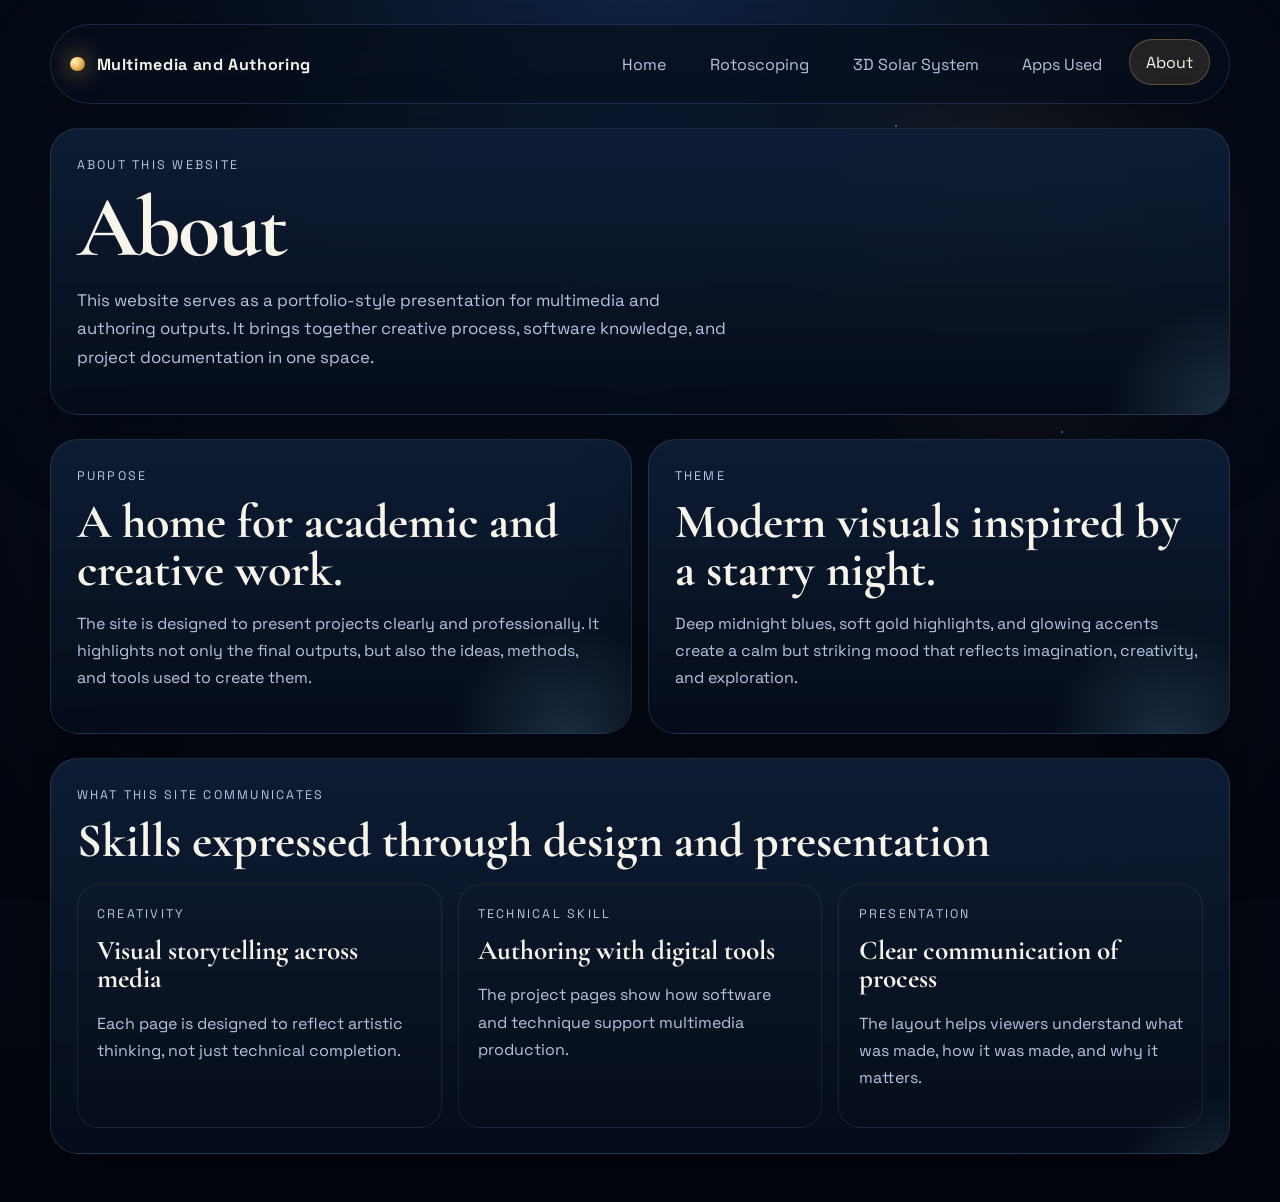
==== about.html @ c473a6a5 "Added website tabs and placeholder descriptions" ====
<!DOCTYPE html>
<html lang="en">
<head>
  <meta charset="UTF-8">
  <meta name="viewport" content="width=device-width, initial-scale=1.0">
  <title>About | Multimedia and Authoring</title>
  <link rel="preconnect" href="https://fonts.googleapis.com">
  <link rel="preconnect" href="https://fonts.gstatic.com" crossorigin>
  <link href="https://fonts.googleapis.com/css2?family=Cormorant+Garamond:wght@500;600;700&family=Space+Grotesk:wght@400;500;700&display=swap" rel="stylesheet">
  <link rel="stylesheet" href="styles.css">
</head>
<body class="page-about">
  <div class="site-shell">
    <header class="site-header">
      <a class="brand" href="index.html">
        <span class="brand-mark"></span>
        <span>Multimedia and Authoring</span>
      </a>
      <nav class="main-nav" aria-label="Primary">
        <a href="index.html">Home</a>
        <a href="rotoscoping.html">Rotoscoping</a>
        <a href="solar-system.html">3D Solar System</a>
        <a href="apps-used.html">Apps Used</a>
        <a class="active" href="about.html">About</a>
      </nav>
    </header>

    <main>
      <section class="panel page-intro">
        <p class="eyebrow">About This Website</p>
        <h1>About</h1>
        <p class="lead">
          This website serves as a portfolio-style presentation for multimedia and authoring outputs. It
          brings together creative process, software knowledge, and project documentation in one space.
        </p>
      </section>

      <section class="content-grid">
        <article class="panel">
          <p class="card-label">Purpose</p>
          <h2>A home for academic and creative work.</h2>
          <p>
            The site is designed to present projects clearly and professionally. It highlights not only the
            final outputs, but also the ideas, methods, and tools used to create them.
          </p>
        </article>

        <article class="panel">
          <p class="card-label">Theme</p>
          <h2>Modern visuals inspired by a starry night.</h2>
          <p>
            Deep midnight blues, soft gold highlights, and glowing accents create a calm but striking mood
            that reflects imagination, creativity, and exploration.
          </p>
        </article>
      </section>

      <section class="panel">
        <div class="section-heading">
          <p class="eyebrow">What This Site Communicates</p>
          <h2>Skills expressed through design and presentation</h2>
        </div>
        <div class="card-grid">
          <article class="feature-card">
            <p class="card-label">Creativity</p>
            <h3>Visual storytelling across media</h3>
            <p>Each page is designed to reflect artistic thinking, not just technical completion.</p>
          </article>
          <article class="feature-card">
            <p class="card-label">Technical Skill</p>
            <h3>Authoring with digital tools</h3>
            <p>The project pages show how software and technique support multimedia production.</p>
          </article>
          <article class="feature-card">
            <p class="card-label">Presentation</p>
            <h3>Clear communication of process</h3>
            <p>The layout helps viewers understand what was made, how it was made, and why it matters.</p>
          </article>
        </div>
      </section>
    </main>
  </div>
</body>
</html>
---- styles.css ----
:root {
  --bg: #07111f;
  --bg-deep: #030813;
  --panel: rgba(11, 24, 43, 0.82);
  --panel-strong: rgba(9, 18, 34, 0.94);
  --line: rgba(163, 194, 255, 0.16);
  --text: #f7f4ea;
  --muted: #b7c4df;
  --accent: #f6c56c;
  --accent-soft: #89c8ff;
  --shadow: 0 24px 70px rgba(0, 0, 0, 0.35);
}

* {
  box-sizing: border-box;
}

html {
  scroll-behavior: smooth;
}

body {
  margin: 0;
  min-height: 100vh;
  color: var(--text);
  font-family: "Space Grotesk", "Segoe UI", sans-serif;
  background:
    radial-gradient(circle at top, rgba(34, 75, 149, 0.28), transparent 32%),
    radial-gradient(circle at 80% 20%, rgba(246, 197, 108, 0.12), transparent 18%),
    linear-gradient(180deg, #091425 0%, #040914 65%, #02050d 100%);
  position: relative;
  overflow-x: hidden;
}

body::before,
body::after {
  content: "";
  position: fixed;
  inset: 0;
  pointer-events: none;
}

body::before {
  background-image:
    radial-gradient(circle at 12% 18%, rgba(255, 255, 255, 0.75) 0 1px, transparent 1.2px),
    radial-gradient(circle at 70% 14%, rgba(255, 255, 255, 0.55) 0 1px, transparent 1.2px),
    radial-gradient(circle at 44% 32%, rgba(246, 197, 108, 0.75) 0 1.5px, transparent 1.9px),
    radial-gradient(circle at 83% 48%, rgba(255, 255, 255, 0.5) 0 1px, transparent 1.2px),
    radial-gradient(circle at 28% 72%, rgba(137, 200, 255, 0.65) 0 1.2px, transparent 1.7px),
    radial-gradient(circle at 61% 80%, rgba(255, 255, 255, 0.55) 0 1px, transparent 1.2px),
    radial-gradient(circle at 90% 86%, rgba(246, 197, 108, 0.68) 0 1.4px, transparent 1.8px);
  opacity: 0.8;
}

body::after {
  background:
    radial-gradient(circle at center, transparent 0, transparent 58%, rgba(2, 5, 13, 0.72) 100%);
}

.site-shell {
  width: min(1180px, calc(100% - 2rem));
  margin: 0 auto;
  padding: 1.5rem 0 3rem;
  position: relative;
  z-index: 1;
}

.site-header {
  display: flex;
  align-items: center;
  justify-content: space-between;
  gap: 1rem;
  padding: 1rem 1.2rem;
  margin-bottom: 1.5rem;
  border: 1px solid var(--line);
  border-radius: 999px;
  background: rgba(6, 14, 28, 0.7);
  backdrop-filter: blur(18px);
  box-shadow: var(--shadow);
}

.brand {
  display: inline-flex;
  align-items: center;
  gap: 0.75rem;
  color: var(--text);
  text-decoration: none;
  font-weight: 700;
  letter-spacing: 0.04em;
}

.brand-mark {
  width: 0.9rem;
  height: 0.9rem;
  border-radius: 50%;
  background: radial-gradient(circle at 30% 30%, #fff0bf 0, var(--accent) 40%, #a86616 100%);
  box-shadow: 0 0 24px rgba(246, 197, 108, 0.8);
}

.main-nav {
  display: flex;
  flex-wrap: wrap;
  justify-content: flex-end;
  gap: 0.6rem;
}

.main-nav a {
  padding: 0.72rem 1rem;
  border-radius: 999px;
  color: var(--muted);
  text-decoration: none;
  border: 1px solid transparent;
  transition: transform 0.25s ease, color 0.25s ease, border-color 0.25s ease, background 0.25s ease;
}

.main-nav a:hover,
.main-nav a.active {
  color: var(--text);
  border-color: rgba(246, 197, 108, 0.28);
  background: rgba(246, 197, 108, 0.12);
  transform: translateY(-2px);
}

main {
  display: grid;
  gap: 1.5rem;
}

.panel {
  position: relative;
  overflow: hidden;
  padding: clamp(1.4rem, 2vw, 2rem);
  border-radius: 28px;
  border: 1px solid var(--line);
  background:
    linear-gradient(180deg, rgba(16, 33, 61, 0.6), rgba(5, 12, 24, 0.9)),
    var(--panel);
  box-shadow: var(--shadow);
}

.panel::before {
  content: "";
  position: absolute;
  inset: auto -10% -45% auto;
  width: 240px;
  height: 240px;
  background: radial-gradient(circle, rgba(137, 200, 255, 0.18), transparent 70%);
  pointer-events: none;
}

.hero {
  display: grid;
  grid-template-columns: minmax(0, 1.15fr) minmax(280px, 0.85fr);
  align-items: center;
  gap: 2rem;
  min-height: 70vh;
}

.hero-copy h1,
.page-intro h1,
.section-heading h2,
.panel h2,
.feature-card h3,
.timeline-item h3 {
  font-family: "Cormorant Garamond", Georgia, serif;
}

.hero-copy h1,
.page-intro h1 {
  margin: 0;
  font-size: clamp(3rem, 7vw, 5.4rem);
  line-height: 0.95;
  letter-spacing: -0.03em;
}

.lead,
.lead-small,
.panel p,
.feature-card p,
.timeline-item p,
.detail-list {
  color: var(--muted);
  line-height: 1.7;
}

.lead {
  max-width: 60ch;
  font-size: 1.05rem;
}

.lead-small {
  max-width: 52ch;
}

.eyebrow,
.card-label {
  margin: 0 0 0.7rem;
  text-transform: uppercase;
  letter-spacing: 0.18em;
  font-size: 0.78rem;
  color: var(--accent);
}

.hero-actions {
  display: flex;
  flex-wrap: wrap;
  gap: 0.9rem;
  margin-top: 1.75rem;
}

.button {
  display: inline-flex;
  align-items: center;
  justify-content: center;
  min-height: 48px;
  padding: 0.85rem 1.3rem;
  border-radius: 999px;
  text-decoration: none;
  font-weight: 700;
  transition: transform 0.25s ease, box-shadow 0.25s ease, background 0.25s ease;
}

.button:hover {
  transform: translateY(-2px);
}

.button-primary {
  color: #08111d;
  background: linear-gradient(135deg, #f9d88c, #f6c56c);
  box-shadow: 0 14px 32px rgba(246, 197, 108, 0.3);
}

.button-secondary {
  color: var(--text);
  border: 1px solid rgba(137, 200, 255, 0.28);
  background: rgba(137, 200, 255, 0.08);
}

.hero-orbit {
  position: relative;
  aspect-ratio: 1;
  min-height: 320px;
  display: grid;
  place-items: center;
}

.orbit-core {
  width: 110px;
  height: 110px;
  border-radius: 50%;
  background: radial-gradient(circle at 35% 35%, #fff5d8 0, #f6c56c 40%, #5e3610 100%);
  box-shadow:
    0 0 35px rgba(246, 197, 108, 0.55),
    0 0 90px rgba(246, 197, 108, 0.2);
  animation: pulse 6s ease-in-out infinite;
}

.orbit-ring,
.orbit-dot {
  position: absolute;
  border-radius: 50%;
}

.orbit-ring {
  border: 1px solid rgba(137, 200, 255, 0.22);
}

.orbit-ring-one {
  width: 240px;
  height: 240px;
}

.orbit-ring-two {
  width: 340px;
  height: 340px;
}

.orbit-dot {
  background: #dcecff;
}

.orbit-dot-one {
  width: 14px;
  height: 14px;
  top: 17%;
  right: 21%;
  box-shadow: 0 0 18px rgba(220, 236, 255, 0.8);
  animation: drift 8s ease-in-out infinite;
}

.orbit-dot-two {
  width: 18px;
  height: 18px;
  bottom: 19%;
  left: 18%;
  background: var(--accent-soft);
  box-shadow: 0 0 22px rgba(137, 200, 255, 0.7);
  animation: drift 10s ease-in-out infinite reverse;
}

.section-heading {
  margin-bottom: 1.2rem;
}

.section-heading h2,
.panel h2 {
  margin: 0;
  font-size: clamp(2rem, 4vw, 3rem);
  line-height: 1;
}

.card-grid {
  display: grid;
  grid-template-columns: repeat(3, minmax(0, 1fr));
  gap: 1rem;
}

.feature-card {
  padding: 1.2rem;
  border-radius: 22px;
  border: 1px solid rgba(255, 255, 255, 0.08);
  background: linear-gradient(180deg, rgba(12, 24, 44, 0.8), rgba(7, 14, 26, 0.95));
  min-height: 100%;
}

.feature-card h3,
.feature-card h2 {
  margin: 0 0 0.7rem;
  font-size: 1.7rem;
  line-height: 1.05;
}

.feature-card a {
  color: var(--accent);
  text-decoration: none;
  font-weight: 700;
}

.video-showcase,
.video-grid {
  display: grid;
  gap: 1rem;
}

.video-grid {
  grid-template-columns: repeat(2, minmax(0, 1fr));
}

.video-card {
  padding: 1.2rem;
  border-radius: 22px;
  border: 1px solid rgba(255, 255, 255, 0.08);
  background: linear-gradient(180deg, rgba(12, 24, 44, 0.8), rgba(7, 14, 26, 0.95));
}

.video-frame {
  position: relative;
  width: 100%;
  aspect-ratio: 16 / 9;
  overflow: hidden;
  border-radius: 20px;
  border: 1px solid rgba(137, 200, 255, 0.14);
  background:
    radial-gradient(circle at 20% 20%, rgba(246, 197, 108, 0.12), transparent 25%),
    linear-gradient(180deg, rgba(8, 18, 34, 0.95), rgba(3, 8, 18, 1));
  box-shadow: inset 0 0 0 1px rgba(255, 255, 255, 0.03);
}

.video-frame iframe {
  width: 100%;
  height: 100%;
  border: 0;
}

.split-panel,
.content-grid {
  display: grid;
  gap: 1rem;
}

.split-panel {
  grid-template-columns: minmax(0, 0.9fr) minmax(0, 1.1fr);
  align-items: start;
}

.content-grid {
  grid-template-columns: repeat(2, minmax(0, 1fr));
}

.timeline {
  display: grid;
  gap: 1rem;
}

.timeline-item {
  display: grid;
  grid-template-columns: auto 1fr;
  gap: 1rem;
  align-items: start;
  padding: 1rem;
  border-radius: 20px;
  background: rgba(255, 255, 255, 0.03);
  border: 1px solid rgba(255, 255, 255, 0.06);
}

.timeline-item span {
  display: inline-grid;
  place-items: center;
  width: 48px;
  height: 48px;
  border-radius: 14px;
  background: rgba(246, 197, 108, 0.14);
  color: var(--accent);
  font-weight: 700;
}

.timeline-item h3 {
  margin: 0 0 0.35rem;
  font-size: 1.5rem;
}

.detail-list {
  margin: 1rem 0 0;
  padding-left: 1.1rem;
}

.detail-list li + li {
  margin-top: 0.7rem;
}

.page-intro {
  min-height: auto;
}

@keyframes pulse {
  0%,
  100% {
    transform: scale(1);
  }
  50% {
    transform: scale(1.05);
  }
}

@keyframes drift {
  0%,
  100% {
    transform: translate(0, 0);
  }
  50% {
    transform: translate(10px, -12px);
  }
}

@media (max-width: 900px) {
  .site-header,
  .hero,
  .split-panel,
  .content-grid,
  .card-grid,
  .video-grid {
    grid-template-columns: 1fr;
  }

  .site-header {
    border-radius: 28px;
  }

  .site-header,
  .main-nav {
    justify-content: center;
  }

  .hero {
    min-height: auto;
  }
}

@media (max-width: 640px) {
  .site-shell {
    width: min(100% - 1rem, 1180px);
    padding-top: 0.75rem;
  }

  .site-header {
    padding: 1rem;
  }

  .main-nav a,
  .button {
    width: 100%;
  }

  .hero-copy h1,
  .page-intro h1 {
    font-size: clamp(2.6rem, 14vw, 4rem);
  }

  .panel {
    border-radius: 22px;
  }

  .hero-orbit {
    min-height: 250px;
  }

  .orbit-ring-one {
    width: 190px;
    height: 190px;
  }

  .orbit-ring-two {
    width: 260px;
    height: 260px;
  }
}
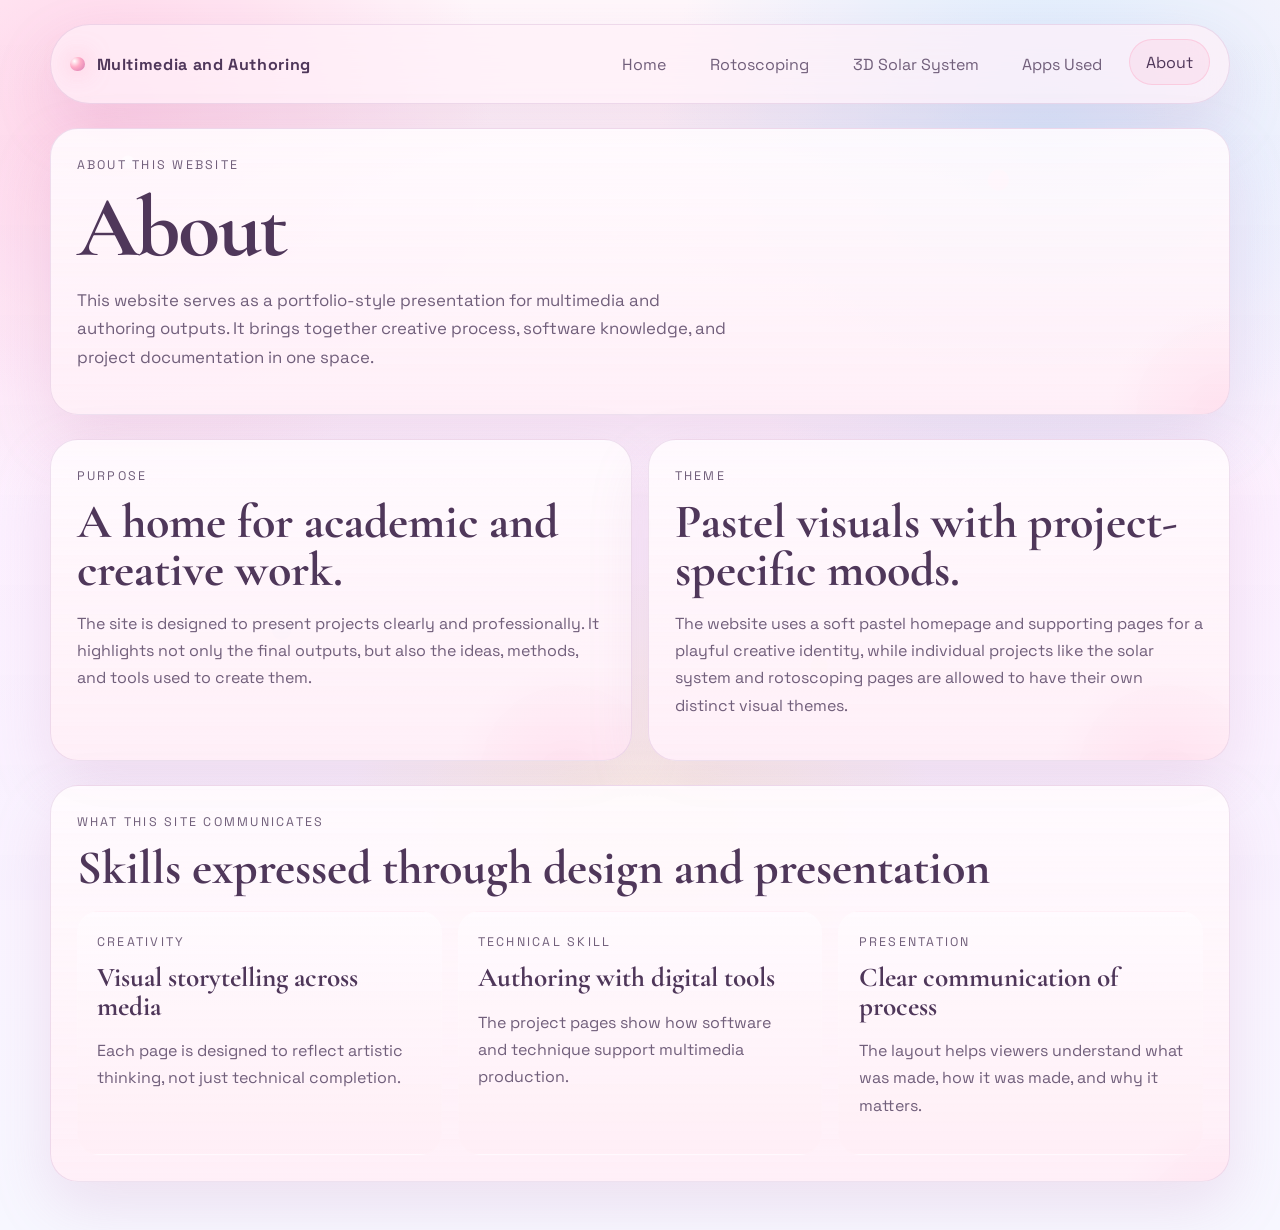
==== commit a673a8cc: "Updated styles" ====
--- a/about.html
+++ b/about.html
@@ -47,10 +47,11 @@
 
         <article class="panel">
           <p class="card-label">Theme</p>
-          <h2>Modern visuals inspired by a starry night.</h2>
+          <h2>Pastel visuals with project-specific moods.</h2>
           <p>
-            Deep midnight blues, soft gold highlights, and glowing accents create a calm but striking mood
-            that reflects imagination, creativity, and exploration.
+            The website uses a soft pastel homepage and supporting pages for a playful creative identity,
+            while individual projects like the solar system and rotoscoping pages are allowed to have their
+            own distinct visual themes.
           </p>
         </article>
       </section>
--- a/styles.css
+++ b/styles.css
@@ -9,39 +9,16 @@
   --accent: #f6c56c;
   --accent-soft: #89c8ff;
   --shadow: 0 24px 70px rgba(0, 0, 0, 0.35);
-}
-
-* {
-  box-sizing: border-box;
-}
-
-html {
-  scroll-behavior: smooth;
-}
-
-body {
-  margin: 0;
-  min-height: 100vh;
-  color: var(--text);
-  font-family: "Space Grotesk", "Segoe UI", sans-serif;
-  background:
+  --header-bg: rgba(6, 14, 28, 0.7);
+  --panel-top: rgba(16, 33, 61, 0.6);
+  --panel-bottom: rgba(5, 12, 24, 0.9);
+  --card-top: rgba(12, 24, 44, 0.8);
+  --card-bottom: rgba(7, 14, 26, 0.95);
+  --body-background:
     radial-gradient(circle at top, rgba(34, 75, 149, 0.28), transparent 32%),
     radial-gradient(circle at 80% 20%, rgba(246, 197, 108, 0.12), transparent 18%),
     linear-gradient(180deg, #091425 0%, #040914 65%, #02050d 100%);
-  position: relative;
-  overflow-x: hidden;
-}
-
-body::before,
-body::after {
-  content: "";
-  position: fixed;
-  inset: 0;
-  pointer-events: none;
-}
-
-body::before {
-  background-image:
+  --body-overlay:
     radial-gradient(circle at 12% 18%, rgba(255, 255, 255, 0.75) 0 1px, transparent 1.2px),
     radial-gradient(circle at 70% 14%, rgba(255, 255, 255, 0.55) 0 1px, transparent 1.2px),
     radial-gradient(circle at 44% 32%, rgba(246, 197, 108, 0.75) 0 1.5px, transparent 1.9px),
@@ -49,12 +26,122 @@
     radial-gradient(circle at 28% 72%, rgba(137, 200, 255, 0.65) 0 1.2px, transparent 1.7px),
     radial-gradient(circle at 61% 80%, rgba(255, 255, 255, 0.55) 0 1px, transparent 1.2px),
     radial-gradient(circle at 90% 86%, rgba(246, 197, 108, 0.68) 0 1.4px, transparent 1.8px);
-  opacity: 0.8;
-}
-
+  --body-overlay-opacity: 0.8;
+  --body-vignette:
+    radial-gradient(circle at center, transparent 0, transparent 58%, rgba(2, 5, 13, 0.72) 100%);
+}
+
+* {
+  box-sizing: border-box;
+}
+
+html {
+  scroll-behavior: smooth;
+}
+
+body {
+  margin: 0;
+  min-height: 100vh;
+  color: var(--text);
+  font-family: "Space Grotesk", "Segoe UI", sans-serif;
+  background: var(--body-background);
+  position: relative;
+  overflow-x: hidden;
+}
+
+body::before,
 body::after {
-  background:
-    radial-gradient(circle at center, transparent 0, transparent 58%, rgba(2, 5, 13, 0.72) 100%);
+  content: "";
+  position: fixed;
+  inset: 0;
+  pointer-events: none;
+}
+
+body::before {
+  background-image: var(--body-overlay);
+  opacity: var(--body-overlay-opacity);
+}
+
+body::after {
+  background: var(--body-vignette);
+}
+
+.page-home,
+.page-apps,
+.page-about {
+  --text: #4f375a;
+  --muted: #715f7b;
+  --accent: #ff8eb1;
+  --accent-soft: #8dc9ff;
+  --line: rgba(177, 126, 184, 0.22);
+  --panel: rgba(255, 245, 253, 0.76);
+  --panel-strong: rgba(255, 241, 249, 0.92);
+  --header-bg: rgba(255, 240, 249, 0.72);
+  --panel-top: rgba(255, 255, 255, 0.58);
+  --panel-bottom: rgba(255, 238, 247, 0.86);
+  --card-top: rgba(255, 251, 255, 0.86);
+  --card-bottom: rgba(255, 239, 246, 0.96);
+  --shadow: 0 24px 60px rgba(189, 122, 174, 0.18);
+  --body-background:
+    radial-gradient(circle at 8% 10%, rgba(255, 192, 222, 0.75), transparent 24%),
+    radial-gradient(circle at 82% 12%, rgba(188, 225, 255, 0.7), transparent 26%),
+    radial-gradient(circle at 50% 70%, rgba(255, 237, 189, 0.52), transparent 28%),
+    linear-gradient(180deg, #fff6fb 0%, #fdf0ff 42%, #f7f7ff 100%);
+  --body-overlay:
+    radial-gradient(circle at 10% 18%, rgba(255, 255, 255, 0.95) 0 6px, transparent 7px),
+    radial-gradient(circle at 78% 20%, rgba(255, 214, 230, 0.88) 0 10px, transparent 11px),
+    radial-gradient(circle at 22% 70%, rgba(189, 230, 255, 0.78) 0 9px, transparent 10px),
+    radial-gradient(circle at 64% 74%, rgba(255, 240, 183, 0.8) 0 8px, transparent 9px),
+    radial-gradient(circle at 48% 26%, rgba(255, 255, 255, 0.78) 0 2px, transparent 3px),
+    radial-gradient(circle at 70% 56%, rgba(255, 182, 212, 0.65) 0 2px, transparent 3px);
+  --body-overlay-opacity: 0.95;
+  --body-vignette:
+    linear-gradient(180deg, rgba(255, 255, 255, 0.12) 0%, rgba(246, 235, 255, 0.16) 100%);
+}
+
+.page-solar {
+  --text: #f7f4ea;
+  --muted: #b7c4df;
+  --accent: #f6c56c;
+  --accent-soft: #89c8ff;
+  --line: rgba(163, 194, 255, 0.16);
+  --panel: rgba(11, 24, 43, 0.82);
+  --panel-strong: rgba(9, 18, 34, 0.94);
+  --header-bg: rgba(6, 14, 28, 0.7);
+  --panel-top: rgba(16, 33, 61, 0.6);
+  --panel-bottom: rgba(5, 12, 24, 0.9);
+  --card-top: rgba(12, 24, 44, 0.8);
+  --card-bottom: rgba(7, 14, 26, 0.95);
+  --shadow: 0 24px 70px rgba(0, 0, 0, 0.35);
+}
+
+.page-rotoscoping {
+  --text: #fceef5;
+  --muted: #d6b9ca;
+  --accent: #ff7eaa;
+  --accent-soft: #ffb3c8;
+  --line: rgba(255, 136, 175, 0.18);
+  --panel: rgba(34, 10, 26, 0.84);
+  --panel-strong: rgba(26, 8, 20, 0.95);
+  --header-bg: rgba(27, 7, 18, 0.72);
+  --panel-top: rgba(76, 16, 46, 0.45);
+  --panel-bottom: rgba(15, 5, 13, 0.94);
+  --card-top: rgba(56, 15, 36, 0.78);
+  --card-bottom: rgba(19, 6, 16, 0.98);
+  --shadow: 0 26px 68px rgba(0, 0, 0, 0.48);
+  --body-background:
+    radial-gradient(circle at 18% 20%, rgba(255, 110, 153, 0.18), transparent 22%),
+    radial-gradient(circle at 82% 18%, rgba(183, 50, 96, 0.18), transparent 18%),
+    radial-gradient(circle at 50% 78%, rgba(255, 182, 208, 0.08), transparent 28%),
+    linear-gradient(180deg, #150713 0%, #0d0410 42%, #050207 100%);
+  --body-overlay:
+    linear-gradient(120deg, transparent 0 24%, rgba(255, 139, 175, 0.04) 24% 26%, transparent 26% 50%, rgba(255, 139, 175, 0.03) 50% 52%, transparent 52% 100%),
+    radial-gradient(circle at 16% 24%, rgba(255, 190, 210, 0.46) 0 1px, transparent 1.6px),
+    radial-gradient(circle at 68% 16%, rgba(255, 146, 186, 0.38) 0 1px, transparent 1.6px),
+    radial-gradient(circle at 82% 64%, rgba(255, 204, 220, 0.26) 0 1px, transparent 1.6px);
+  --body-overlay-opacity: 1;
+  --body-vignette:
+    radial-gradient(circle at center, transparent 0, transparent 46%, rgba(0, 0, 0, 0.58) 100%);
 }
 
 .site-shell {
@@ -74,7 +161,7 @@
   margin-bottom: 1.5rem;
   border: 1px solid var(--line);
   border-radius: 999px;
-  background: rgba(6, 14, 28, 0.7);
+  background: var(--header-bg);
   backdrop-filter: blur(18px);
   box-shadow: var(--shadow);
 }
@@ -94,7 +181,7 @@
   height: 0.9rem;
   border-radius: 50%;
   background: radial-gradient(circle at 30% 30%, #fff0bf 0, var(--accent) 40%, #a86616 100%);
-  box-shadow: 0 0 24px rgba(246, 197, 108, 0.8);
+  box-shadow: 0 0 24px color-mix(in srgb, var(--accent) 65%, transparent);
 }
 
 .main-nav {
@@ -116,8 +203,8 @@
 .main-nav a:hover,
 .main-nav a.active {
   color: var(--text);
-  border-color: rgba(246, 197, 108, 0.28);
-  background: rgba(246, 197, 108, 0.12);
+  border-color: color-mix(in srgb, var(--accent) 28%, transparent);
+  background: color-mix(in srgb, var(--accent) 12%, transparent);
   transform: translateY(-2px);
 }
 
@@ -133,7 +220,7 @@
   border-radius: 28px;
   border: 1px solid var(--line);
   background:
-    linear-gradient(180deg, rgba(16, 33, 61, 0.6), rgba(5, 12, 24, 0.9)),
+    linear-gradient(180deg, var(--panel-top), var(--panel-bottom)),
     var(--panel);
   box-shadow: var(--shadow);
 }
@@ -225,15 +312,15 @@
 }
 
 .button-primary {
-  color: #08111d;
-  background: linear-gradient(135deg, #f9d88c, #f6c56c);
-  box-shadow: 0 14px 32px rgba(246, 197, 108, 0.3);
+  color: #1f1022;
+  background: linear-gradient(135deg, color-mix(in srgb, white 32%, var(--accent)), var(--accent));
+  box-shadow: 0 14px 32px color-mix(in srgb, var(--accent) 30%, transparent);
 }
 
 .button-secondary {
   color: var(--text);
-  border: 1px solid rgba(137, 200, 255, 0.28);
-  background: rgba(137, 200, 255, 0.08);
+  border: 1px solid color-mix(in srgb, var(--accent-soft) 28%, transparent);
+  background: color-mix(in srgb, var(--accent-soft) 8%, transparent);
 }
 
 .hero-orbit {
@@ -319,7 +406,7 @@
   padding: 1.2rem;
   border-radius: 22px;
   border: 1px solid rgba(255, 255, 255, 0.08);
-  background: linear-gradient(180deg, rgba(12, 24, 44, 0.8), rgba(7, 14, 26, 0.95));
+  background: linear-gradient(180deg, var(--card-top), var(--card-bottom));
   min-height: 100%;
 }
 
@@ -350,7 +437,7 @@
   padding: 1.2rem;
   border-radius: 22px;
   border: 1px solid rgba(255, 255, 255, 0.08);
-  background: linear-gradient(180deg, rgba(12, 24, 44, 0.8), rgba(7, 14, 26, 0.95));
+  background: linear-gradient(180deg, var(--card-top), var(--card-bottom));
 }
 
 .video-frame {
@@ -359,10 +446,10 @@
   aspect-ratio: 16 / 9;
   overflow: hidden;
   border-radius: 20px;
-  border: 1px solid rgba(137, 200, 255, 0.14);
+  border: 1px solid color-mix(in srgb, var(--accent-soft) 18%, transparent);
   background:
-    radial-gradient(circle at 20% 20%, rgba(246, 197, 108, 0.12), transparent 25%),
-    linear-gradient(180deg, rgba(8, 18, 34, 0.95), rgba(3, 8, 18, 1));
+    radial-gradient(circle at 20% 20%, color-mix(in srgb, var(--accent) 12%, transparent), transparent 25%),
+    linear-gradient(180deg, color-mix(in srgb, var(--panel-top) 72%, #0b1324), color-mix(in srgb, var(--panel-bottom) 88%, #04070c));
   box-shadow: inset 0 0 0 1px rgba(255, 255, 255, 0.03);
 }
 
@@ -370,6 +457,131 @@
   width: 100%;
   height: 100%;
   border: 0;
+}
+
+.hero-dream {
+  position: relative;
+  min-height: 360px;
+  isolation: isolate;
+}
+
+.dream-blob,
+.dream-card,
+.dream-spark {
+  position: absolute;
+}
+
+.dream-blob {
+  filter: blur(2px);
+  border-radius: 46% 54% 62% 38% / 42% 41% 59% 58%;
+}
+
+.dream-blob-one {
+  inset: 7% auto auto 10%;
+  width: 220px;
+  height: 220px;
+  background: radial-gradient(circle at 30% 30%, rgba(255, 182, 214, 0.96), rgba(255, 139, 177, 0.75) 55%, rgba(255, 139, 177, 0.08) 100%);
+  animation: drift 8s ease-in-out infinite;
+}
+
+.dream-blob-two {
+  inset: auto 8% 10% auto;
+  width: 180px;
+  height: 180px;
+  background: radial-gradient(circle at 40% 35%, rgba(174, 224, 255, 0.96), rgba(141, 201, 255, 0.78) 55%, rgba(141, 201, 255, 0.08) 100%);
+  animation: drift 10s ease-in-out infinite reverse;
+}
+
+.dream-card {
+  z-index: 1;
+  padding: 1rem 1.1rem;
+  min-width: 180px;
+  border-radius: 24px;
+  border: 1px solid rgba(255, 255, 255, 0.48);
+  background: rgba(255, 252, 255, 0.66);
+  backdrop-filter: blur(16px);
+  box-shadow: 0 24px 46px rgba(191, 129, 180, 0.18);
+}
+
+.dream-card span {
+  display: block;
+  margin-bottom: 0.4rem;
+  font-size: 0.78rem;
+  text-transform: uppercase;
+  letter-spacing: 0.18em;
+  color: #ad6d92;
+}
+
+.dream-card strong {
+  display: block;
+  font-size: 1.1rem;
+  line-height: 1.35;
+  color: #5a3c61;
+}
+
+.dream-card-large {
+  top: 8%;
+  right: 14%;
+}
+
+.dream-card-small {
+  bottom: 12%;
+  left: 16%;
+}
+
+.dream-spark {
+  width: 14px;
+  height: 14px;
+  background: #fff7fb;
+  transform: rotate(45deg);
+  box-shadow: 0 0 20px rgba(255, 255, 255, 0.9);
+}
+
+.dream-spark-one {
+  top: 14%;
+  left: 22%;
+}
+
+.dream-spark-two {
+  right: 12%;
+  top: 44%;
+}
+
+.dream-spark-three {
+  left: 48%;
+  bottom: 18%;
+}
+
+.page-home .panel::before,
+.page-apps .panel::before,
+.page-about .panel::before {
+  background: radial-gradient(circle, rgba(255, 174, 206, 0.24), transparent 70%);
+}
+
+.page-home .brand-mark,
+.page-apps .brand-mark,
+.page-about .brand-mark {
+  background: radial-gradient(circle at 30% 30%, #ffffff 0, #ffabc6 42%, #d57ab2 100%);
+}
+
+.page-home .button-secondary,
+.page-apps .button-secondary,
+.page-about .button-secondary {
+  border-color: rgba(255, 142, 177, 0.22);
+  background: rgba(255, 142, 177, 0.1);
+}
+
+.page-rotoscoping .panel::before {
+  background: radial-gradient(circle, rgba(255, 126, 170, 0.18), transparent 70%);
+}
+
+.page-rotoscoping .brand-mark {
+  background: radial-gradient(circle at 30% 30%, #ffd6e4 0, #ff7eaa 42%, #842244 100%);
+}
+
+.page-rotoscoping .button-secondary {
+  border-color: rgba(255, 126, 170, 0.28);
+  background: rgba(255, 126, 170, 0.08);
 }
 
 .split-panel,
@@ -399,8 +611,8 @@
   align-items: start;
   padding: 1rem;
   border-radius: 20px;
-  background: rgba(255, 255, 255, 0.03);
-  border: 1px solid rgba(255, 255, 255, 0.06);
+  background: color-mix(in srgb, var(--panel-strong) 28%, transparent);
+  border: 1px solid color-mix(in srgb, var(--line) 60%, transparent);
 }
 
 .timeline-item span {
@@ -409,7 +621,7 @@
   width: 48px;
   height: 48px;
   border-radius: 14px;
-  background: rgba(246, 197, 108, 0.14);
+  background: color-mix(in srgb, var(--accent) 14%, transparent);
   color: var(--accent);
   font-weight: 700;
 }
@@ -500,7 +712,8 @@
     border-radius: 22px;
   }
 
-  .hero-orbit {
+  .hero-orbit,
+  .hero-dream {
     min-height: 250px;
   }
 
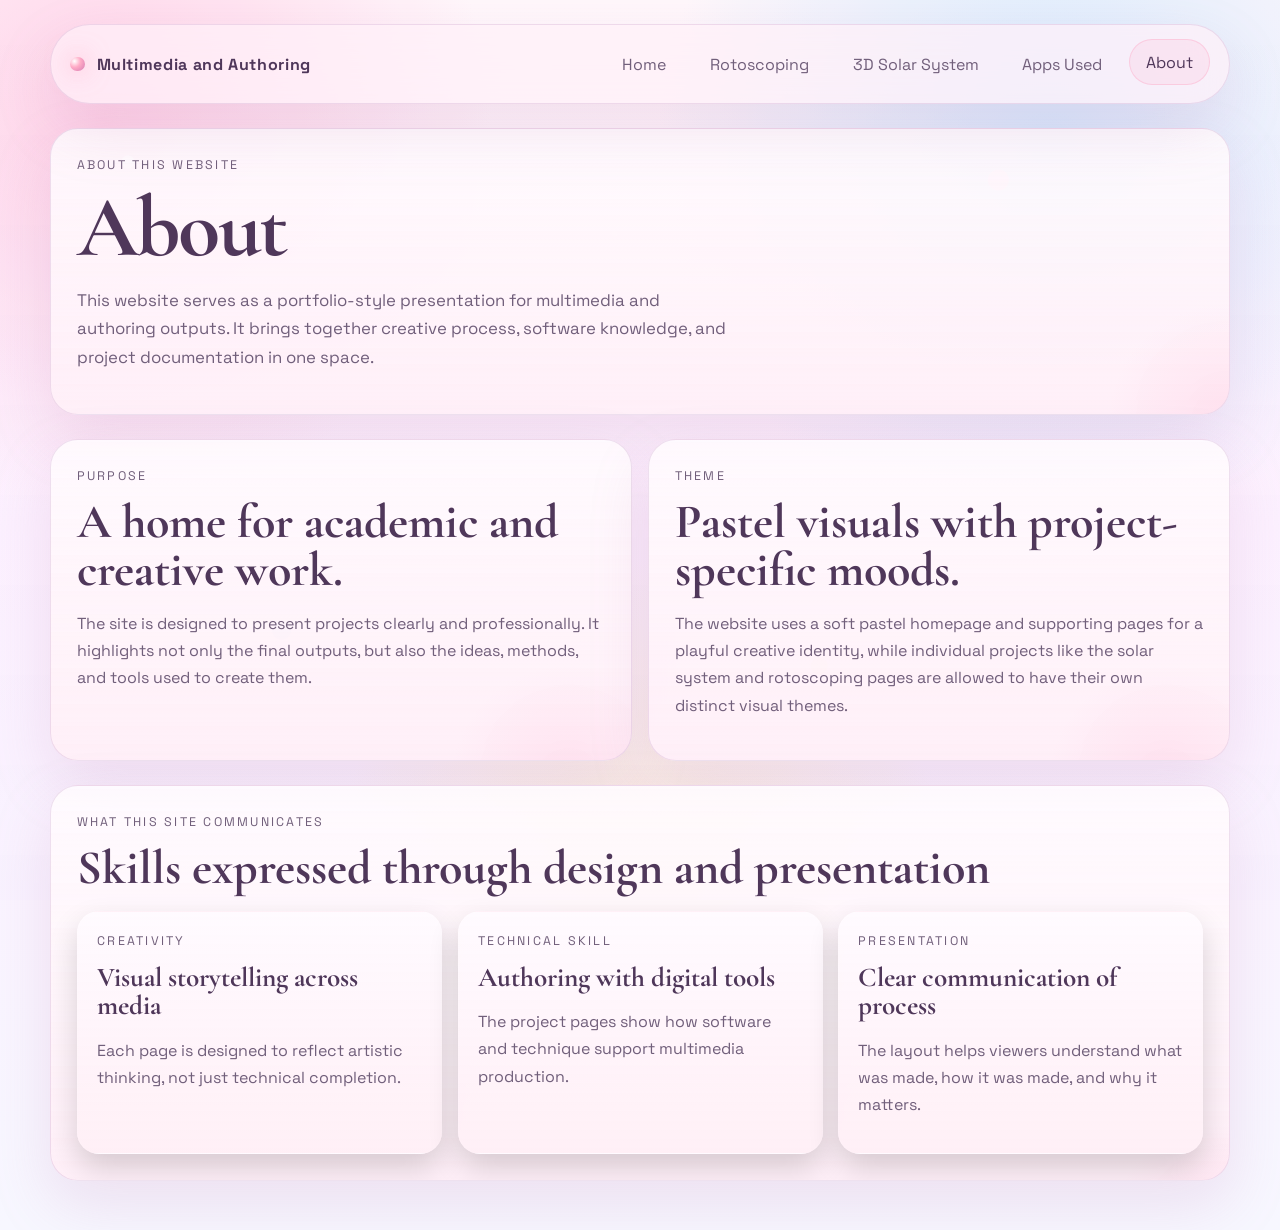
==== commit 39d7e076: "Improved website interaction" ====
--- a/about.html
+++ b/about.html
@@ -4,19 +4,26 @@
   <meta charset="UTF-8">
   <meta name="viewport" content="width=device-width, initial-scale=1.0">
   <title>About | Multimedia and Authoring</title>
+  <meta name="description" content="About the multimedia and authoring portfolio, including purpose, visual direction, and the design goals behind each project page.">
   <link rel="preconnect" href="https://fonts.googleapis.com">
   <link rel="preconnect" href="https://fonts.gstatic.com" crossorigin>
   <link href="https://fonts.googleapis.com/css2?family=Cormorant+Garamond:wght@500;600;700&family=Space+Grotesk:wght@400;500;700&display=swap" rel="stylesheet">
   <link rel="stylesheet" href="styles.css">
 </head>
 <body class="page-about">
+  <a class="skip-link" href="#main-content">Skip to content</a>
   <div class="site-shell">
-    <header class="site-header">
+    <header class="site-header" id="site-header">
       <a class="brand" href="index.html">
         <span class="brand-mark"></span>
         <span>Multimedia and Authoring</span>
       </a>
-      <nav class="main-nav" aria-label="Primary">
+      <button class="nav-toggle" type="button" aria-expanded="false" aria-controls="primary-nav" aria-label="Open menu">
+        <span></span>
+        <span></span>
+        <span></span>
+      </button>
+      <nav class="main-nav" id="primary-nav" aria-label="Primary">
         <a href="index.html">Home</a>
         <a href="rotoscoping.html">Rotoscoping</a>
         <a href="solar-system.html">3D Solar System</a>
@@ -25,7 +32,7 @@
       </nav>
     </header>
 
-    <main>
+    <main id="main-content">
       <section class="panel page-intro">
         <p class="eyebrow">About This Website</p>
         <h1>About</h1>
@@ -81,5 +88,6 @@
       </section>
     </main>
   </div>
+  <script src="script.js" defer></script>
 </body>
 </html>
--- a/styles.css
+++ b/styles.css
@@ -37,6 +37,7 @@
 
 html {
   scroll-behavior: smooth;
+  scroll-padding-top: 6.5rem;
 }
 
 body {
@@ -152,6 +153,24 @@
   z-index: 1;
 }
 
+.skip-link {
+  position: absolute;
+  left: 1rem;
+  top: -4rem;
+  z-index: 999;
+  padding: 0.7rem 1rem;
+  border-radius: 999px;
+  border: 1px solid color-mix(in srgb, var(--accent) 35%, transparent);
+  background: var(--panel-strong);
+  color: var(--text);
+  text-decoration: none;
+  transition: top 0.2s ease;
+}
+
+.skip-link:focus-visible {
+  top: 0.8rem;
+}
+
 .site-header {
   display: flex;
   align-items: center;
@@ -164,6 +183,16 @@
   background: var(--header-bg);
   backdrop-filter: blur(18px);
   box-shadow: var(--shadow);
+  position: sticky;
+  top: 0.9rem;
+  z-index: 50;
+  transition: background 0.25s ease, box-shadow 0.25s ease, border-color 0.25s ease;
+}
+
+.site-header.scrolled {
+  background: color-mix(in srgb, var(--header-bg) 72%, #000);
+  border-color: color-mix(in srgb, var(--accent-soft) 26%, var(--line));
+  box-shadow: 0 14px 46px rgba(0, 0, 0, 0.32);
 }
 
 .brand {
@@ -191,6 +220,43 @@
   gap: 0.6rem;
 }
 
+.nav-toggle {
+  display: none;
+  width: 48px;
+  height: 48px;
+  padding: 0;
+  border-radius: 14px;
+  border: 1px solid color-mix(in srgb, var(--accent-soft) 30%, transparent);
+  background: color-mix(in srgb, var(--panel-strong) 85%, transparent);
+  align-items: center;
+  justify-content: center;
+  flex-direction: column;
+  gap: 0.28rem;
+  cursor: pointer;
+  transition: transform 0.2s ease, border-color 0.2s ease, background 0.2s ease;
+}
+
+.nav-toggle span {
+  display: block;
+  width: 18px;
+  height: 2px;
+  border-radius: 99px;
+  background: var(--text);
+  transition: transform 0.22s ease, opacity 0.22s ease;
+}
+
+.nav-toggle[aria-expanded="true"] span:nth-child(1) {
+  transform: translateY(6px) rotate(45deg);
+}
+
+.nav-toggle[aria-expanded="true"] span:nth-child(2) {
+  opacity: 0;
+}
+
+.nav-toggle[aria-expanded="true"] span:nth-child(3) {
+  transform: translateY(-6px) rotate(-45deg);
+}
+
 .main-nav a {
   padding: 0.72rem 1rem;
   border-radius: 999px;
@@ -206,6 +272,12 @@
   border-color: color-mix(in srgb, var(--accent) 28%, transparent);
   background: color-mix(in srgb, var(--accent) 12%, transparent);
   transform: translateY(-2px);
+}
+
+a:focus-visible,
+button:focus-visible {
+  outline: 3px solid color-mix(in srgb, var(--accent-soft) 75%, white);
+  outline-offset: 2px;
 }
 
 main {
@@ -408,6 +480,14 @@
   border: 1px solid rgba(255, 255, 255, 0.08);
   background: linear-gradient(180deg, var(--card-top), var(--card-bottom));
   min-height: 100%;
+  box-shadow: 0 14px 30px rgba(0, 0, 0, 0.16);
+  transition: transform 0.25s ease, border-color 0.25s ease, box-shadow 0.25s ease;
+}
+
+.feature-card:hover {
+  transform: translateY(-5px);
+  border-color: color-mix(in srgb, var(--accent-soft) 34%, transparent);
+  box-shadow: 0 24px 40px rgba(0, 0, 0, 0.24);
 }
 
 .feature-card h3,
@@ -438,6 +518,7 @@
   border-radius: 22px;
   border: 1px solid rgba(255, 255, 255, 0.08);
   background: linear-gradient(180deg, var(--card-top), var(--card-bottom));
+  box-shadow: 0 12px 24px rgba(0, 0, 0, 0.2);
 }
 
 .video-frame {
@@ -613,6 +694,7 @@
   border-radius: 20px;
   background: color-mix(in srgb, var(--panel-strong) 28%, transparent);
   border: 1px solid color-mix(in srgb, var(--line) 60%, transparent);
+  box-shadow: inset 0 1px 0 rgba(255, 255, 255, 0.04), 0 10px 22px rgba(0, 0, 0, 0.16);
 }
 
 .timeline-item span {
@@ -644,6 +726,18 @@
   min-height: auto;
 }
 
+.reveal {
+  opacity: 0;
+  transform: translateY(22px) scale(0.99);
+  transition: opacity 0.7s ease, transform 0.7s ease;
+  will-change: opacity, transform;
+}
+
+.reveal.is-visible {
+  opacity: 1;
+  transform: translateY(0) scale(1);
+}
+
 @keyframes pulse {
   0%,
   100% {
@@ -665,7 +759,6 @@
 }
 
 @media (max-width: 900px) {
-  .site-header,
   .hero,
   .split-panel,
   .content-grid,
@@ -675,12 +768,44 @@
   }
 
   .site-header {
-    border-radius: 28px;
-  }
-
-  .site-header,
+    border-radius: 22px;
+    align-items: center;
+    padding: 0.9rem 1rem;
+    flex-wrap: wrap;
+  }
+
+  .brand {
+    flex: 1;
+  }
+
+  .nav-toggle {
+    display: inline-flex;
+  }
+
   .main-nav {
-    justify-content: center;
+    width: 100%;
+    display: grid;
+    grid-template-columns: 1fr;
+    gap: 0.5rem;
+    max-height: 0;
+    opacity: 0;
+    overflow: hidden;
+    transform: translateY(-6px);
+    transition: max-height 0.32s ease, opacity 0.25s ease, transform 0.25s ease;
+  }
+
+  .main-nav.is-open {
+    max-height: 420px;
+    opacity: 1;
+    transform: translateY(0);
+    margin-top: 0.55rem;
+    padding-top: 0.4rem;
+    border-top: 1px solid color-mix(in srgb, var(--line) 72%, transparent);
+  }
+
+  .main-nav a {
+    width: 100%;
+    text-align: center;
   }
 
   .hero {
@@ -694,11 +819,6 @@
     padding-top: 0.75rem;
   }
 
-  .site-header {
-    padding: 1rem;
-  }
-
-  .main-nav a,
   .button {
     width: 100%;
   }
@@ -727,3 +847,19 @@
     height: 260px;
   }
 }
+
+@media (prefers-reduced-motion: reduce) {
+  *,
+  *::before,
+  *::after {
+    animation: none !important;
+    transition: none !important;
+    scroll-behavior: auto !important;
+  }
+
+  .reveal,
+  .reveal.is-visible {
+    opacity: 1;
+    transform: none;
+  }
+}
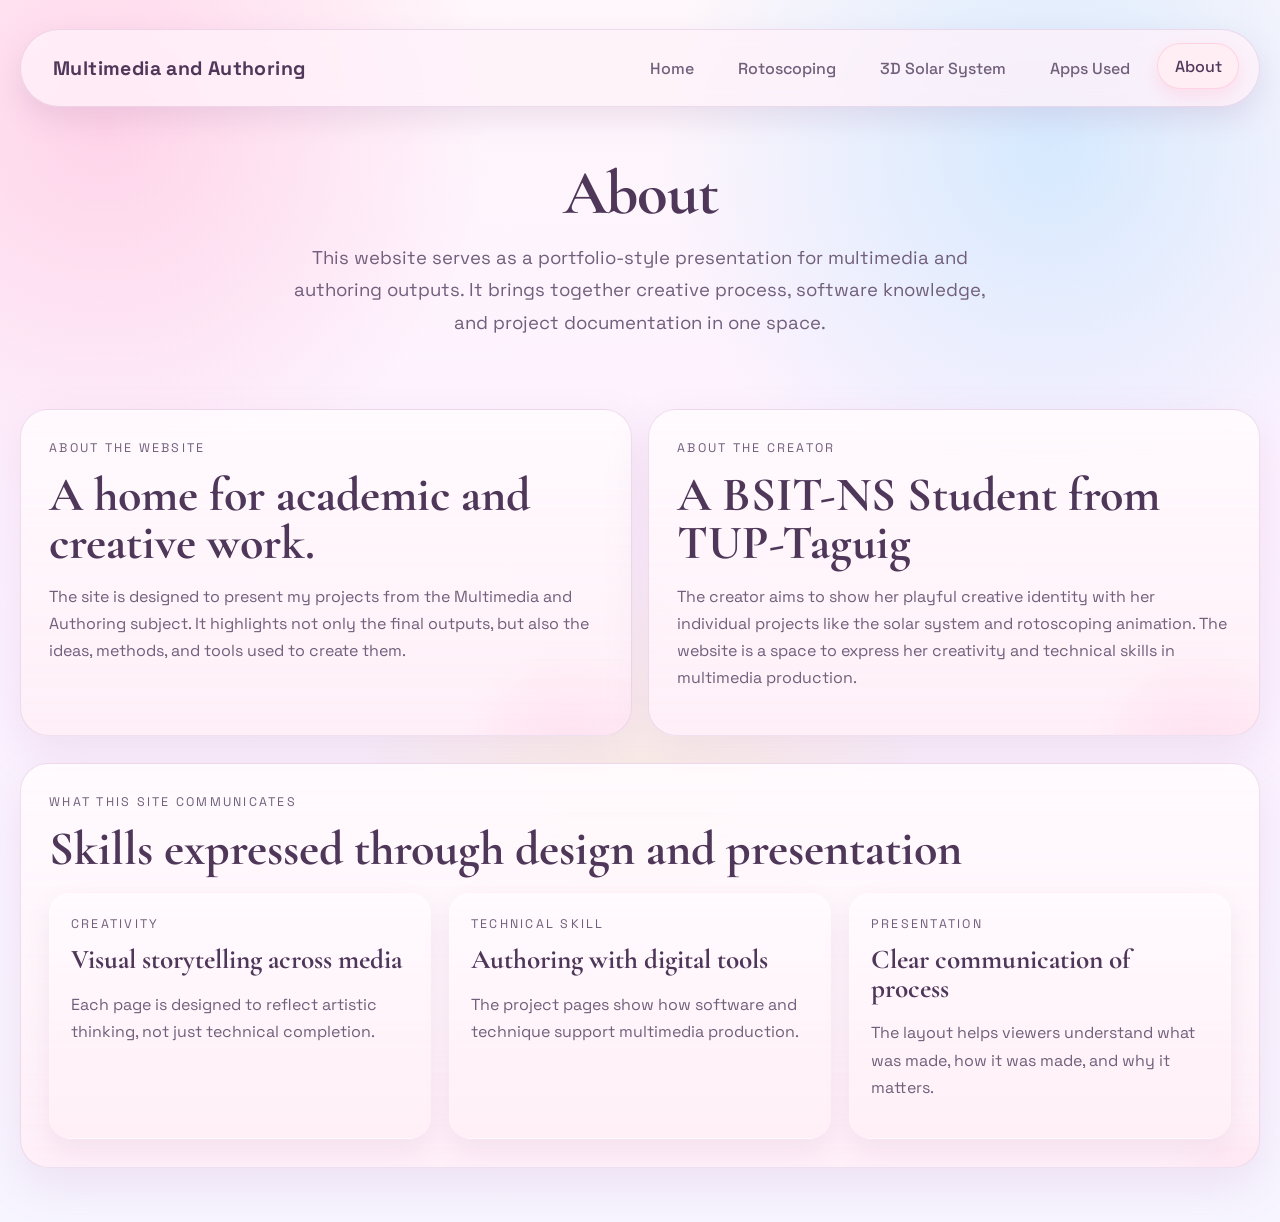
==== commit b4b2da97: "Updated Website Info and Design Co-authored-by: Copilot <copilot@github.com>" ====
--- a/about.html
+++ b/about.html
@@ -33,8 +33,7 @@
     </header>
 
     <main id="main-content">
-      <section class="panel page-intro">
-        <p class="eyebrow">About This Website</p>
+      <section class="page-intro">
         <h1>About</h1>
         <p class="lead">
           This website serves as a portfolio-style presentation for multimedia and authoring outputs. It
@@ -44,21 +43,20 @@
 
       <section class="content-grid">
         <article class="panel">
-          <p class="card-label">Purpose</p>
+          <p class="card-label">About the Website</p>
           <h2>A home for academic and creative work.</h2>
           <p>
-            The site is designed to present projects clearly and professionally. It highlights not only the
+            The site is designed to present my projects from the Multimedia and Authoring subject. It highlights not only the
             final outputs, but also the ideas, methods, and tools used to create them.
           </p>
         </article>
 
         <article class="panel">
-          <p class="card-label">Theme</p>
-          <h2>Pastel visuals with project-specific moods.</h2>
+          <p class="card-label">About the Creator</p>
+          <h2>A BSIT-NS Student from TUP-Taguig</h2>
           <p>
-            The website uses a soft pastel homepage and supporting pages for a playful creative identity,
-            while individual projects like the solar system and rotoscoping pages are allowed to have their
-            own distinct visual themes.
+            The creator aims to show her playful creative identity with her individual projects like the solar system and rotoscoping animation. 
+            The website is a space to express her creativity and technical skills in multimedia production.
           </p>
         </article>
       </section>
--- a/styles.css
+++ b/styles.css
@@ -18,17 +18,13 @@
     radial-gradient(circle at top, rgba(34, 75, 149, 0.28), transparent 32%),
     radial-gradient(circle at 80% 20%, rgba(246, 197, 108, 0.12), transparent 18%),
     linear-gradient(180deg, #091425 0%, #040914 65%, #02050d 100%);
-  --body-overlay:
-    radial-gradient(circle at 12% 18%, rgba(255, 255, 255, 0.75) 0 1px, transparent 1.2px),
-    radial-gradient(circle at 70% 14%, rgba(255, 255, 255, 0.55) 0 1px, transparent 1.2px),
-    radial-gradient(circle at 44% 32%, rgba(246, 197, 108, 0.75) 0 1.5px, transparent 1.9px),
-    radial-gradient(circle at 83% 48%, rgba(255, 255, 255, 0.5) 0 1px, transparent 1.2px),
-    radial-gradient(circle at 28% 72%, rgba(137, 200, 255, 0.65) 0 1.2px, transparent 1.7px),
-    radial-gradient(circle at 61% 80%, rgba(255, 255, 255, 0.55) 0 1px, transparent 1.2px),
-    radial-gradient(circle at 90% 86%, rgba(246, 197, 108, 0.68) 0 1.4px, transparent 1.8px);
+  --body-overlay: none;
   --body-overlay-opacity: 0.8;
   --body-vignette:
     radial-gradient(circle at center, transparent 0, transparent 58%, rgba(2, 5, 13, 0.72) 100%);
+
+  --cursor-default: url("data:image/svg+xml,%3Csvg%20xmlns='http://www.w3.org/2000/svg'%20width='24'%20height='24'%20viewBox='0%200%2024%2024'%3E%3Cpath%20d='M3%202%20L15%2012%20L9.8%2013.4%20L12.4%2021%20L9.8%2022%20L7.2%2014.3%20L3.7%2017.7%20Z'%20fill='%23ffffff'%20stroke='%235a3c61'%20stroke-width='1.6'%20stroke-linejoin='round'/%3E%3Cpath%20d='M18.6%203.9%20c0.9-0.9%202.3-0.9%203.2%200%200.9%200.9%200.9%202.3%200%203.2%20-0.9%200.9%20-3.2%202.9%20-3.2%202.9%20s-2-2.3%20-2.9-3.2%20c-0.9-0.9%20-0.9-2.3%200-3.2%20z'%20fill='%23ff8eb1'%20opacity='0.85'/%3E%3C/svg%3E") 0 0, auto;
+  --cursor-pointer: url("data:image/svg+xml,%3Csvg%20xmlns='http://www.w3.org/2000/svg'%20width='24'%20height='24'%20viewBox='0%200%2024%2024'%3E%3Cpath%20d='M3%202%20L15%2012%20L9.8%2013.4%20L12.4%2021%20L9.8%2022%20L7.2%2014.3%20L3.7%2017.7%20Z'%20fill='%23ff8eb1'%20stroke='%23ffffff'%20stroke-width='1.6'%20stroke-linejoin='round'/%3E%3Cpath%20d='M18.6%203.9%20c0.9-0.9%202.3-0.9%203.2%200%200.9%200.9%200.9%202.3%200%203.2%20-0.9%200.9%20-3.2%202.9%20-3.2%202.9%20s-2-2.3%20-2.9-3.2%20c-0.9-0.9%20-0.9-2.3%200-3.2%20z'%20fill='%23ffffff'%20opacity='0.9'/%3E%3C/svg%3E") 0 0, pointer;
 }
 
 * {
@@ -45,9 +41,49 @@
   min-height: 100vh;
   color: var(--text);
   font-family: "Space Grotesk", "Segoe UI", sans-serif;
+  cursor: var(--cursor-default);
   background: var(--body-background);
   position: relative;
   overflow-x: hidden;
+  opacity: 1;
+  transform: translateY(0);
+  transition: opacity 0.28s ease, transform 0.28s ease, filter 0.28s ease;
+}
+
+a,
+button,
+.button,
+[role="button"],
+.nav-toggle,
+.main-nav a,
+.orbit-slide,
+.weekly-nav,
+[data-weekly-nav],
+[tabindex]:not([tabindex="-1"]) {
+  cursor: var(--cursor-pointer);
+}
+
+input,
+textarea {
+  cursor: text;
+}
+
+input[type="checkbox"],
+input[type="radio"],
+select {
+  cursor: var(--cursor-pointer);
+}
+
+body.is-entering {
+  opacity: 0;
+  transform: translateY(10px);
+  filter: saturate(0.96);
+}
+
+body.is-leaving {
+  opacity: 0;
+  transform: translateY(-8px);
+  filter: blur(1px);
 }
 
 body::before,
@@ -88,16 +124,14 @@
     radial-gradient(circle at 82% 12%, rgba(188, 225, 255, 0.7), transparent 26%),
     radial-gradient(circle at 50% 70%, rgba(255, 237, 189, 0.52), transparent 28%),
     linear-gradient(180deg, #fff6fb 0%, #fdf0ff 42%, #f7f7ff 100%);
-  --body-overlay:
-    radial-gradient(circle at 10% 18%, rgba(255, 255, 255, 0.95) 0 6px, transparent 7px),
-    radial-gradient(circle at 78% 20%, rgba(255, 214, 230, 0.88) 0 10px, transparent 11px),
-    radial-gradient(circle at 22% 70%, rgba(189, 230, 255, 0.78) 0 9px, transparent 10px),
-    radial-gradient(circle at 64% 74%, rgba(255, 240, 183, 0.8) 0 8px, transparent 9px),
-    radial-gradient(circle at 48% 26%, rgba(255, 255, 255, 0.78) 0 2px, transparent 3px),
-    radial-gradient(circle at 70% 56%, rgba(255, 182, 212, 0.65) 0 2px, transparent 3px);
+  --body-overlay: none;
   --body-overlay-opacity: 0.95;
   --body-vignette:
     linear-gradient(180deg, rgba(255, 255, 255, 0.12) 0%, rgba(246, 235, 255, 0.16) 100%);
+}
+
+.page-home {
+  --body-background: linear-gradient(180deg, #fff6fb 0%, #fdf0ff 42%, #f7f7ff 100%);
 }
 
 .page-solar {
@@ -136,19 +170,16 @@
     radial-gradient(circle at 50% 78%, rgba(255, 182, 208, 0.08), transparent 28%),
     linear-gradient(180deg, #150713 0%, #0d0410 42%, #050207 100%);
   --body-overlay:
-    linear-gradient(120deg, transparent 0 24%, rgba(255, 139, 175, 0.04) 24% 26%, transparent 26% 50%, rgba(255, 139, 175, 0.03) 50% 52%, transparent 52% 100%),
-    radial-gradient(circle at 16% 24%, rgba(255, 190, 210, 0.46) 0 1px, transparent 1.6px),
-    radial-gradient(circle at 68% 16%, rgba(255, 146, 186, 0.38) 0 1px, transparent 1.6px),
-    radial-gradient(circle at 82% 64%, rgba(255, 204, 220, 0.26) 0 1px, transparent 1.6px);
+    linear-gradient(120deg, transparent 0 24%, rgba(255, 139, 175, 0.04) 24% 26%, transparent 26% 50%, rgba(255, 139, 175, 0.03) 50% 52%, transparent 52% 100%);
   --body-overlay-opacity: 1;
   --body-vignette:
     radial-gradient(circle at center, transparent 0, transparent 46%, rgba(0, 0, 0, 0.58) 100%);
 }
 
 .site-shell {
-  width: min(1180px, calc(100% - 2rem));
+  width: min(1240px, calc(100% - 2.5rem));
   margin: 0 auto;
-  padding: 1.5rem 0 3rem;
+  padding: 1.8rem 0 3.4rem;
   position: relative;
   z-index: 1;
 }
@@ -172,27 +203,27 @@
 }
 
 .site-header {
+  position: sticky;
+  top: 1rem;
+  z-index: 30;
   display: flex;
   align-items: center;
   justify-content: space-between;
-  gap: 1rem;
-  padding: 1rem 1.2rem;
-  margin-bottom: 1.5rem;
+  gap: 1.1rem;
+  padding: 0.95rem 1.25rem;
+  margin-bottom: 1.9rem;
   border: 1px solid var(--line);
   border-radius: 999px;
-  background: var(--header-bg);
-  backdrop-filter: blur(18px);
-  box-shadow: var(--shadow);
-  position: sticky;
-  top: 0.9rem;
-  z-index: 50;
-  transition: background 0.25s ease, box-shadow 0.25s ease, border-color 0.25s ease;
-}
+  background: color-mix(in srgb, var(--header-bg) 90%, white 10%);
+  box-shadow: 0 12px 28px rgba(133, 95, 150, 0.15);
+  backdrop-filter: blur(10px);
+}
+
 
 .site-header.scrolled {
-  background: color-mix(in srgb, var(--header-bg) 72%, #000);
-  border-color: color-mix(in srgb, var(--accent-soft) 26%, var(--line));
-  box-shadow: 0 14px 46px rgba(0, 0, 0, 0.32);
+  background: color-mix(in srgb, var(--header-bg) 90%, white 10%);
+  border-color: var(--line);
+  box-shadow: 0 12px 28px rgba(133, 95, 150, 0.15);
 }
 
 .brand {
@@ -202,15 +233,9 @@
   color: var(--text);
   text-decoration: none;
   font-weight: 700;
-  letter-spacing: 0.04em;
-}
-
-.brand-mark {
-  width: 0.9rem;
-  height: 0.9rem;
-  border-radius: 50%;
-  background: radial-gradient(circle at 30% 30%, #fff0bf 0, var(--accent) 40%, #a86616 100%);
-  box-shadow: 0 0 24px color-mix(in srgb, var(--accent) 65%, transparent);
+  letter-spacing: 0.02em;
+  font-size: clamp(1rem, 1.6vw, 1.22rem);
+  white-space: nowrap;
 }
 
 .main-nav {
@@ -258,19 +283,21 @@
 }
 
 .main-nav a {
-  padding: 0.72rem 1rem;
+  padding: 0.72rem 1.02rem;
   border-radius: 999px;
   color: var(--muted);
   text-decoration: none;
   border: 1px solid transparent;
-  transition: transform 0.25s ease, color 0.25s ease, border-color 0.25s ease, background 0.25s ease;
+  font-weight: 500;
+  transition: transform 0.25s ease, color 0.25s ease, border-color 0.25s ease, background 0.25s ease, box-shadow 0.25s ease;
 }
 
 .main-nav a:hover,
 .main-nav a.active {
   color: var(--text);
   border-color: color-mix(in srgb, var(--accent) 28%, transparent);
-  background: color-mix(in srgb, var(--accent) 12%, transparent);
+  background: color-mix(in srgb, var(--accent) 15%, white 85%);
+  box-shadow: 0 8px 18px rgba(255, 142, 177, 0.2);
   transform: translateY(-2px);
 }
 
@@ -282,19 +309,19 @@
 
 main {
   display: grid;
-  gap: 1.5rem;
+  gap: 1.7rem;
 }
 
 .panel {
   position: relative;
   overflow: hidden;
-  padding: clamp(1.4rem, 2vw, 2rem);
+  padding: clamp(1.45rem, 2.2vw, 2.25rem);
   border-radius: 28px;
   border: 1px solid var(--line);
   background:
     linear-gradient(180deg, var(--panel-top), var(--panel-bottom)),
     var(--panel);
-  box-shadow: var(--shadow);
+  box-shadow: 0 18px 44px rgba(184, 126, 174, 0.16);
 }
 
 .panel::before {
@@ -308,14 +335,122 @@
 }
 
 .hero {
+  position: relative;
   display: grid;
-  grid-template-columns: minmax(0, 1.15fr) minmax(280px, 0.85fr);
+  grid-template-columns: 1fr;
+  justify-items: center;
   align-items: center;
-  gap: 2rem;
-  min-height: 70vh;
+  gap: clamp(1.2rem, 2.4vw, 2rem);
+  min-height: auto;
+  padding: clamp(1.4rem, 3vw, 2.2rem) clamp(0.8rem, 2vw, 1.6rem);
+}
+
+.hero::after {
+  content: none;
+}
+
+
+.hero-projects {
+  display: flex;
+  justify-content: center;
+  align-items: flex-start;
+  gap: clamp(1.2rem, 3vw, 2.2rem);
+  margin-top: 3.5rem;
+}
+
+.hero-bubble {
+  display: inline-flex;
+  flex-direction: column;
+  align-items: center;
+  gap: 0.65rem;
+  text-decoration: none;
+  color: var(--text);
+}
+
+.hero-bubble-circle {
+  width: clamp(120px, 14vw, 190px);
+  height: clamp(120px, 14vw, 190px);
+  border-radius: 50%;
+  opacity: 0.95;
+  border: 1px solid rgba(255, 255, 255, 0.55);
+  box-shadow: 0 24px 60px rgba(0, 0, 0, 0.12), inset 0 0 0 1px rgba(255, 255, 255, 0.12);
+  animation: bubble-float 9s ease-in-out infinite;
+  transition: opacity 0.25s ease, box-shadow 0.25s ease;
+}
+
+.hero-bubble-text {
+  padding: 0.55rem 0.95rem;
+  border-radius: 999px;
+  border: 1px solid color-mix(in srgb, var(--line) 60%, transparent);
+  background: color-mix(in srgb, var(--panel-strong) 82%, transparent);
+  font-weight: 800;
+  letter-spacing: 0.02em;
+  font-size: 0.98rem;
+  white-space: nowrap;
+  box-shadow: 0 16px 28px rgba(0, 0, 0, 0.1);
+}
+
+.hero-bubble-rotoscoping {
+  cursor: var(--cursor-pointer);
+}
+
+.hero-bubble-rotoscoping .hero-bubble-circle {
+  background:
+    radial-gradient(circle at 30% 28%, rgba(255, 255, 255, 0.75), transparent 38%),
+    radial-gradient(circle at 55% 60%, rgba(255, 140, 180, 0.92), rgba(255, 120, 160, 0.4));
+}
+
+.hero-bubble-solar {
+  cursor: var(--cursor-pointer);
+}
+
+.hero-bubble-solar .hero-bubble-circle {
+  background:
+    radial-gradient(circle at 30% 28%, rgba(255, 255, 255, 0.75), transparent 38%),
+    radial-gradient(circle at 55% 60%, rgba(140, 200, 255, 0.92), rgba(120, 170, 255, 0.4));
+  animation-duration: 11s;
+  animation-direction: reverse;
+}
+
+
+.hero-bubble:hover .hero-bubble-circle,
+.hero-bubble:focus-visible .hero-bubble-circle {
+  animation-play-state: paused;
+  opacity: 1;
+  box-shadow: 0 28px 70px rgba(0, 0, 0, 0.16), inset 0 0 0 1px rgba(255, 255, 255, 0.16);
+}
+
+.hero-bubble:focus-visible {
+  outline: 3px solid color-mix(in srgb, var(--accent-soft) 55%, transparent);
+  outline-offset: 10px;
+  border-radius: 18px;
+}
+
+@keyframes bubble-float {
+  0%,
+  100% {
+    transform: translate3d(0, 0, 0) scale(1);
+  }
+  50% {
+    transform: translate3d(0px, -18px, 0) scale(1.03);
+  }
+}
+
+.hero-copy,
+.hero-dream {
+  position: relative;
+  z-index: 1;
+}
+
+.hero-copy {
+  max-width: 72ch;
+  margin-inline: auto;
+  text-align: center;
+  z-index: 2;
 }
 
 .hero-copy h1,
+.hero-copy h2,
 .page-intro h1,
 .section-heading h2,
 .panel h2,
@@ -325,11 +460,18 @@
 }
 
 .hero-copy h1,
+.hero-copy h2,
 .page-intro h1 {
   margin: 0;
-  font-size: clamp(3rem, 7vw, 5.4rem);
-  line-height: 0.95;
-  letter-spacing: -0.03em;
+  font-size: clamp(2.2rem, 4.9vw, 4.6rem);
+  line-height: 1.02;
+  letter-spacing: -0.02em;
+  text-shadow: 0 6px 20px rgba(255, 255, 255, 0.45);
+}
+
+.hero-copy h1 {
+  white-space: nowrap;
+  margin-left: -55px;
 }
 
 .lead,
@@ -344,7 +486,11 @@
 
 .lead {
   max-width: 60ch;
-  font-size: 1.05rem;
+  font-size: clamp(1.02rem, 1.45vw, 1.2rem);
+  line-height: 1.75;
+  margin-top: 1rem;
+  margin-left: auto;
+  margin-right: auto;
 }
 
 .lead-small {
@@ -363,8 +509,9 @@
 .hero-actions {
   display: flex;
   flex-wrap: wrap;
+  justify-content: center;
   gap: 0.9rem;
-  margin-top: 1.75rem;
+  margin-top: 2rem;
 }
 
 .button {
@@ -372,7 +519,7 @@
   align-items: center;
   justify-content: center;
   min-height: 48px;
-  padding: 0.85rem 1.3rem;
+  padding: 0.9rem 1.35rem;
   border-radius: 999px;
   text-decoration: none;
   font-weight: 700;
@@ -386,7 +533,7 @@
 .button-primary {
   color: #1f1022;
   background: linear-gradient(135deg, color-mix(in srgb, white 32%, var(--accent)), var(--accent));
-  box-shadow: 0 14px 32px color-mix(in srgb, var(--accent) 30%, transparent);
+  box-shadow: 0 16px 28px color-mix(in srgb, var(--accent) 34%, transparent);
 }
 
 .button-secondary {
@@ -471,23 +618,292 @@
 .card-grid {
   display: grid;
   grid-template-columns: repeat(3, minmax(0, 1fr));
+  gap: 1.15rem;
+}
+
+.orbit-field {
+  display: grid;
+  gap: 0.45rem;
+  width: 100%;
+}
+
+.orbit-field label {
+  font-size: 0.9rem;
+  color: var(--muted);
+}
+
+.orbit-input {
+  width: 100%;
+  min-height: 52px;
+  padding: 0 1rem;
+  border-radius: 18px;
+  border: 1px solid color-mix(in srgb, var(--line) 80%, transparent);
+  background: color-mix(in srgb, var(--panel-strong) 82%, transparent);
+  color: var(--text);
+  font: inherit;
+  letter-spacing: 0.01em;
+}
+
+.orbit-input::placeholder {
+  color: color-mix(in srgb, var(--muted) 80%, transparent);
+}
+
+.orbit-help {
+  margin: 0;
+  font-size: 0.92rem;
+  color: var(--muted);
+}
+
+.script-textarea {
+  width: 100%;
+  margin-top: 0.85rem;
+  padding: 0.95rem 1rem;
+  border-radius: 18px;
+  border: 1px solid color-mix(in srgb, var(--line) 70%, transparent);
+  background: color-mix(in srgb, var(--panel-strong) 62%, transparent);
+  color: var(--text);
+  font: 500 0.95rem/1.45 ui-monospace, SFMono-Regular, Menlo, Consolas, "Liberation Mono", monospace;
+  resize: vertical;
+}
+
+.script-textarea:focus-visible {
+  outline: 3px solid color-mix(in srgb, var(--accent-soft) 55%, transparent);
+  outline-offset: 3px;
+}
+
+.script-actions {
+  display: flex;
+  flex-wrap: wrap;
+  gap: 0.75rem;
+  margin-top: 0.9rem;
+}
+
+
+.roto-media .section-heading h2 {
+  font-size: clamp(1.8rem, 3vw, 2.4rem);
+}
+
+.roto-media .lead-small {
+  max-width: 62ch;
+}
+
+.disclaimer {
+  margin: 0.9rem 0 1rem;
+  padding: 0.95rem 1rem;
+  border-radius: 18px;
+  border: 1px solid color-mix(in srgb, var(--accent-soft) 22%, transparent);
+  background: color-mix(in srgb, var(--accent-soft) 8%, transparent);
+  color: var(--muted);
+  line-height: 1.65;
+}
+
+.weekly-nav.button:hover {
+  transform: translateY(-50%);
+}
+
+.weekly-shell {
+  position: relative;
+  margin-top: 0.9rem;
+}
+
+.weekly-nav {
+  position: absolute;
+  top: 50%;
+  transform: translateY(-50%);
+  z-index: 2;
+  width: 46px;
+  min-height: 46px;
+  padding: 0;
+  border-radius: 999px;
+}
+
+.weekly-nav-prev {
+  left: 0.65rem;
+}
+
+.weekly-nav-next {
+  right: 0.65rem;
+}
+
+.weekly-viewport {
+  margin-top: 0;
+  overflow: hidden;
+}
+
+.weekly-track {
+  display: flex;
+  gap: 0;
+  padding: 0;
+  transition: transform 0.35s ease;
+  will-change: transform;
+}
+
+.weekly-card {
+  flex: 0 0 100%;
+  max-width: 100%;
+}
+
+.orbit-lab {
+  display: grid;
+  grid-template-columns: minmax(240px, 360px) 1fr;
+  gap: 1.25rem;
+  align-items: start;
+}
+
+.orbit-left {
+  display: grid;
   gap: 1rem;
 }
 
+.orbit-title {
+  margin: 0 0 0.9rem;
+  font-size: 1.95rem;
+}
+
+.orbit-right {
+  min-width: 0;
+  display: grid;
+  gap: 1rem;
+}
+
+.orbit-carousel {
+  --orbit-slide-width: min(280px, 78%);
+  display: flex;
+  gap: 1rem;
+  overflow-x: auto;
+  padding: 0.35rem 0.2rem 0.8rem;
+  scroll-snap-type: x mandatory;
+  scroll-padding-inline: 1rem;
+  -webkit-overflow-scrolling: touch;
+}
+
+
+.orbit-carousel::-webkit-scrollbar {
+  height: 10px;
+}
+
+.orbit-carousel::-webkit-scrollbar-thumb {
+  background: color-mix(in srgb, var(--line) 70%, transparent);
+  border-radius: 999px;
+}
+
+.orbit-slide {
+  flex: 0 0 var(--orbit-slide-width);
+  scroll-snap-align: center;
+  padding: 0.95rem;
+  border-radius: 26px;
+  border: 1px solid color-mix(in srgb, var(--line) 75%, transparent);
+  background: linear-gradient(180deg, var(--card-top), var(--card-bottom));
+  text-align: center;
+  cursor: pointer;
+  overflow: hidden;
+  transition: transform 0.25s ease, border-color 0.25s ease, box-shadow 0.25s ease;
+  user-select: none;
+}
+
+.orbit-slide:hover {
+  transform: translateY(-4px);
+  border-color: color-mix(in srgb, var(--accent-soft) 34%, transparent);
+  box-shadow: 0 22px 34px rgba(0, 0, 0, 0.22);
+}
+
+.orbit-slide.is-active {
+  border-color: color-mix(in srgb, var(--accent) 40%, transparent);
+}
+
+.orbit-carousel:focus-visible {
+  outline: 3px solid color-mix(in srgb, var(--accent) 55%, transparent);
+  outline-offset: 8px;
+  border-radius: 26px;
+}
+
+.orbit-render {
+  --render-hue: 0deg;
+  width: min(220px, 100%);
+  aspect-ratio: 1;
+  border-radius: 50%;
+  margin: 0 auto;
+  background:
+    radial-gradient(circle at 32% 28%, color-mix(in srgb, white 40%, var(--accent-soft)), color-mix(in srgb, var(--accent) 62%, var(--bg-deep)) 70%);
+  box-shadow: 0 18px 34px rgba(0, 0, 0, 0.35);
+  filter: hue-rotate(var(--render-hue)) saturate(1.15);
+}
+
+.orbit-render[data-render="Mercury"] { --render-hue: 18deg; }
+.orbit-render[data-render="Venus"] { --render-hue: 315deg; }
+.orbit-render[data-render="Earth"] { --render-hue: 205deg; }
+.orbit-render[data-render="Mars"] { --render-hue: 28deg; }
+.orbit-render[data-render="Jupiter"] { --render-hue: 48deg; }
+.orbit-render[data-render="Saturn"] { --render-hue: 62deg; }
+.orbit-render[data-render="Uranus"] { --render-hue: 165deg; }
+.orbit-render[data-render="Neptune"] { --render-hue: 200deg; }
+
+.orbit-caption {
+  margin: 0.95rem 0 0;
+  font-weight: 800;
+  letter-spacing: 0.02em;
+}
+
+.orbit-detail {
+  padding: 1.2rem;
+  border-radius: 26px;
+  border: 1px solid rgba(255, 255, 255, 0.08);
+  background: linear-gradient(180deg, var(--card-top), var(--card-bottom));
+  box-shadow: 0 16px 30px rgba(0, 0, 0, 0.22);
+}
+
+.orbit-stats {
+  border-radius: 20px;
+  overflow: hidden;
+  border: 1px solid color-mix(in srgb, var(--line) 80%, transparent);
+  background: color-mix(in srgb, var(--panel-strong) 18%, transparent);
+}
+
+.orbit-row {
+  display: flex;
+  justify-content: space-between;
+  gap: 0.8rem;
+  padding: 0.85rem 1rem;
+  color: var(--text);
+}
+
+.orbit-row + .orbit-row {
+  border-top: 1px solid color-mix(in srgb, var(--line) 70%, transparent);
+}
+
+.orbit-row span:first-child {
+  font-weight: 600;
+}
+
+.orbit-value {
+  font-weight: 700;
+}
+
+.orbit-description {
+  margin: 1.15rem 0 0;
+  padding: 1rem 1.05rem;
+  border-radius: 18px;
+  border: 1px solid color-mix(in srgb, var(--accent-soft) 38%, transparent);
+  background: color-mix(in srgb, var(--accent-soft) 10%, transparent);
+  color: var(--text);
+  line-height: 1.65;
+}
+
+
 .feature-card {
-  padding: 1.2rem;
+  padding: 1.3rem;
   border-radius: 22px;
   border: 1px solid rgba(255, 255, 255, 0.08);
   background: linear-gradient(180deg, var(--card-top), var(--card-bottom));
   min-height: 100%;
-  box-shadow: 0 14px 30px rgba(0, 0, 0, 0.16);
+  box-shadow: 0 12px 26px rgba(166, 112, 161, 0.12);
   transition: transform 0.25s ease, border-color 0.25s ease, box-shadow 0.25s ease;
 }
 
 .feature-card:hover {
-  transform: translateY(-5px);
+  transform: translateY(-6px);
   border-color: color-mix(in srgb, var(--accent-soft) 34%, transparent);
-  box-shadow: 0 24px 40px rgba(0, 0, 0, 0.24);
+  box-shadow: 0 22px 34px rgba(168, 104, 155, 0.2);
 }
 
 .feature-card h3,
@@ -541,9 +957,13 @@
 }
 
 .hero-dream {
-  position: relative;
-  min-height: 360px;
-  isolation: isolate;
+  position: absolute;
+  inset: 0;
+  display: flex;
+  justify-content: center;
+  align-items: center;
+  pointer-events: none;
+  z-index: 1;
 }
 
 .dream-blob,
@@ -552,34 +972,42 @@
   position: absolute;
 }
 
+.heart-shape {
+  position: relative;
+  width: clamp(300px, 38vw, 480px);
+  height: clamp(260px, 34vw, 400px);
+}
+
 .dream-blob {
-  filter: blur(2px);
-  border-radius: 46% 54% 62% 38% / 42% 41% 59% 58%;
+  position: absolute;
+  filter: blur(6px); 
+  opacity: 0.8;
+  border-radius: 50%;
 }
 
 .dream-blob-one {
-  inset: 7% auto auto 10%;
-  width: 220px;
-  height: 220px;
-  background: radial-gradient(circle at 30% 30%, rgba(255, 182, 214, 0.96), rgba(255, 139, 177, 0.75) 55%, rgba(255, 139, 177, 0.08) 100%);
-  animation: drift 8s ease-in-out infinite;
+  top: 5%;
+  left: -80%;   /* moved inward */
+  width: 150px;
+  height: 150px;
+  background: radial-gradient(circle, rgba(255,140,180,0.9), rgba(255,120,160,0.4));
 }
 
 .dream-blob-two {
-  inset: auto 8% 10% auto;
-  width: 180px;
-  height: 180px;
-  background: radial-gradient(circle at 40% 35%, rgba(174, 224, 255, 0.96), rgba(141, 201, 255, 0.78) 55%, rgba(141, 201, 255, 0.08) 100%);
-  animation: drift 10s ease-in-out infinite reverse;
+  top: 5%;
+  right: -80%;  /* moved inward */
+  width: 150px;
+  height: 150px;
+  background: radial-gradient(circle, rgba(140,200,255,0.9), rgba(120,170,255,0.4));
 }
 
 .dream-card {
   z-index: 1;
-  padding: 1rem 1.1rem;
+  padding: 1rem 1.15rem;
   min-width: 180px;
   border-radius: 24px;
   border: 1px solid rgba(255, 255, 255, 0.48);
-  background: rgba(255, 252, 255, 0.66);
+  background: rgba(255, 252, 255, 0.74);
   backdrop-filter: blur(16px);
   box-shadow: 0 24px 46px rgba(191, 129, 180, 0.18);
 }
@@ -601,13 +1029,13 @@
 }
 
 .dream-card-large {
-  top: 8%;
-  right: 14%;
+  top: 9%;
+  right: 12%;
 }
 
 .dream-card-small {
-  bottom: 12%;
-  left: 16%;
+  bottom: 9%;
+  left: 14%;
 }
 
 .dream-spark {
@@ -621,28 +1049,26 @@
 .dream-spark-one {
   top: 14%;
   left: 22%;
+  animation: drift-spark 8s ease-in-out infinite;
 }
 
 .dream-spark-two {
-  right: 12%;
-  top: 44%;
+  right: 14%;
+  top: 55%;
+  animation: drift-spark 10s ease-in-out infinite reverse;
 }
 
 .dream-spark-three {
   left: 48%;
   bottom: 18%;
+  animation: drift-spark 8s ease-in-out infinite;
+  animation-delay: 0.8s;
 }
 
 .page-home .panel::before,
 .page-apps .panel::before,
 .page-about .panel::before {
   background: radial-gradient(circle, rgba(255, 174, 206, 0.24), transparent 70%);
-}
-
-.page-home .brand-mark,
-.page-apps .brand-mark,
-.page-about .brand-mark {
-  background: radial-gradient(circle at 30% 30%, #ffffff 0, #ffabc6 42%, #d57ab2 100%);
 }
 
 .page-home .button-secondary,
@@ -656,13 +1082,25 @@
   background: radial-gradient(circle, rgba(255, 126, 170, 0.18), transparent 70%);
 }
 
-.page-rotoscoping .brand-mark {
-  background: radial-gradient(circle at 30% 30%, #ffd6e4 0, #ff7eaa 42%, #842244 100%);
-}
-
 .page-rotoscoping .button-secondary {
   border-color: rgba(255, 126, 170, 0.28);
   background: rgba(255, 126, 170, 0.08);
+}
+
+.page-rotoscoping .main-nav a:hover,
+.page-rotoscoping .main-nav a.active {
+  color: #ffe8f2;
+  border-color: rgba(255, 126, 170, 0.5);
+  background: color-mix(in srgb, var(--accent) 28%, #2a0c1d 72%);
+  box-shadow: 0 8px 18px rgba(255, 126, 170, 0.2);
+}
+
+.page-solar .main-nav a:hover,
+.page-solar .main-nav a.active {
+  color: #fff3d8;
+  border-color: color-mix(in srgb, var(--accent) 45%, transparent);
+  background: color-mix(in srgb, var(--accent) 26%, #10233e 74%);
+  box-shadow: 0 8px 18px rgba(246, 197, 108, 0.2);
 }
 
 .split-panel,
@@ -724,6 +1162,10 @@
 
 .page-intro {
   min-height: auto;
+  padding: clamp(0.8rem, 2.2vw, 1.5rem) 0;
+  text-align: center;
+  max-width: 72ch;
+  margin-inline: auto;
 }
 
 .reveal {
@@ -755,6 +1197,16 @@
   }
   50% {
     transform: translate(10px, -12px);
+  }
+}
+
+@keyframes drift-spark {
+  0%,
+  100% {
+    transform: translate(0, 0) rotate(45deg);
+  }
+  50% {
+    transform: translate(10px, -12px) rotate(45deg);
   }
 }
 
@@ -767,10 +1219,16 @@
     grid-template-columns: 1fr;
   }
 
+  .orbit-lab {
+    grid-template-columns: 1fr;
+  }
+
+
   .site-header {
     border-radius: 22px;
     align-items: center;
     padding: 0.9rem 1rem;
+    position: static;
     flex-wrap: wrap;
   }
 
@@ -811,6 +1269,12 @@
   .hero {
     min-height: auto;
   }
+
+  .hero-projects {
+    flex-direction: column;
+    align-items: center;
+    gap: 1.1rem;
+  }
 }
 
 @media (max-width: 640px) {
@@ -819,13 +1283,20 @@
     padding-top: 0.75rem;
   }
 
+  .brand {
+    font-size: 1rem;
+  }
+
   .button {
     width: 100%;
   }
 
   .hero-copy h1,
+  .hero-copy h2,
+  .hero-copy h2,
   .page-intro h1 {
     font-size: clamp(2.6rem, 14vw, 4rem);
+    white-space: normal;
   }
 
   .panel {
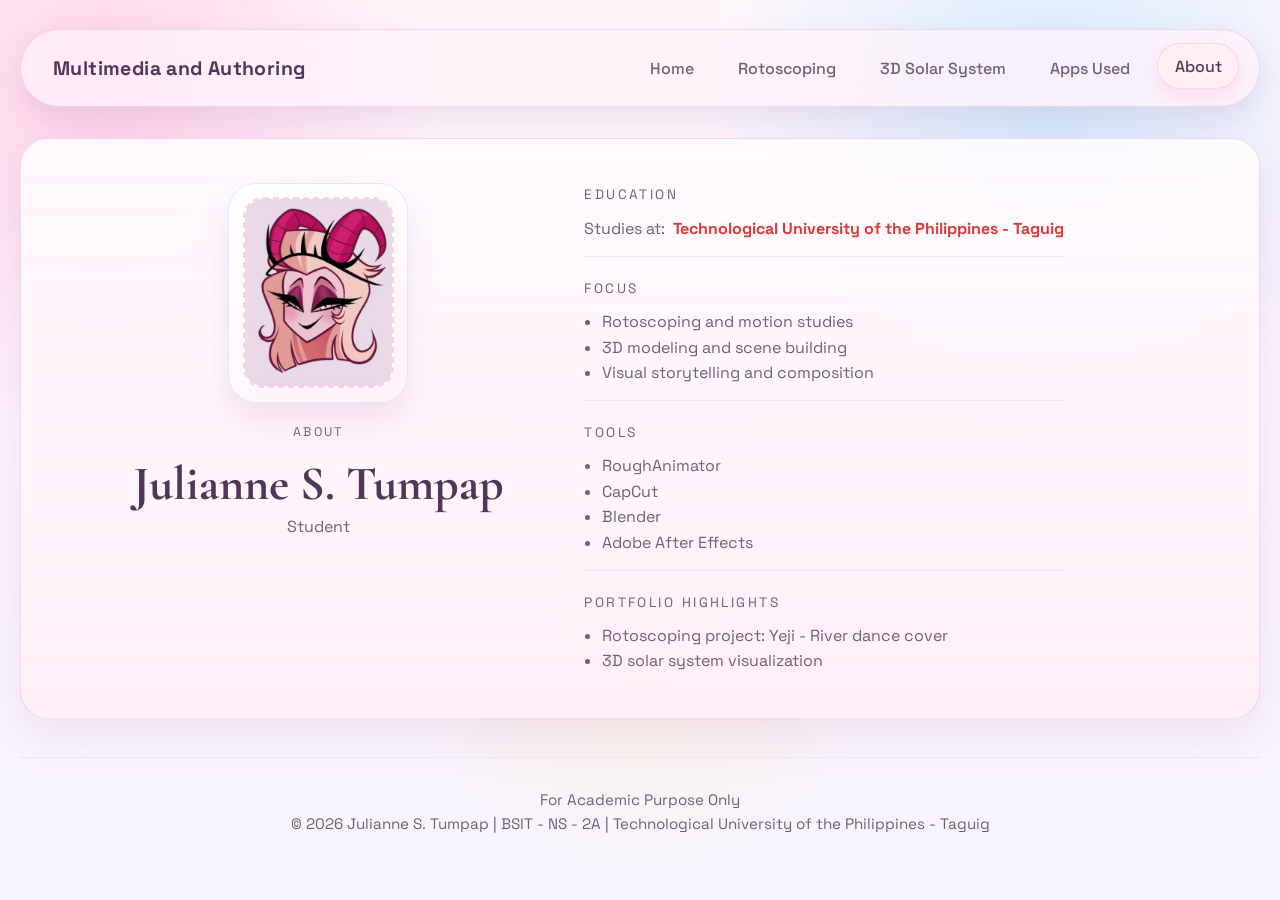
==== commit 07d06bc3: "Updated Web Styles Co-authored-by: Copilot <copilot@github.com>" ====
--- a/about.html
+++ b/about.html
@@ -33,58 +33,60 @@
     </header>
 
     <main id="main-content">
-      <section class="page-intro">
-        <h1>About</h1>
-        <p class="lead">
-          This website serves as a portfolio-style presentation for multimedia and authoring outputs. It
-          brings together creative process, software knowledge, and project documentation in one space.
-        </p>
-      </section>
-
-      <section class="content-grid">
-        <article class="panel">
-          <p class="card-label">About the Website</p>
-          <h2>A home for academic and creative work.</h2>
-          <p>
-            The site is designed to present my projects from the Multimedia and Authoring subject. It highlights not only the
-            final outputs, but also the ideas, methods, and tools used to create them.
-          </p>
-        </article>
-
-        <article class="panel">
-          <p class="card-label">About the Creator</p>
-          <h2>A BSIT-NS Student from TUP-Taguig</h2>
-          <p>
-            The creator aims to show her playful creative identity with her individual projects like the solar system and rotoscoping animation. 
-            The website is a space to express her creativity and technical skills in multimedia production.
-          </p>
-        </article>
-      </section>
-
-      <section class="panel">
-        <div class="section-heading">
-          <p class="eyebrow">What This Site Communicates</p>
-          <h2>Skills expressed through design and presentation</h2>
-        </div>
-        <div class="card-grid">
-          <article class="feature-card">
-            <p class="card-label">Creativity</p>
-            <h3>Visual storytelling across media</h3>
-            <p>Each page is designed to reflect artistic thinking, not just technical completion.</p>
-          </article>
-          <article class="feature-card">
-            <p class="card-label">Technical Skill</p>
-            <h3>Authoring with digital tools</h3>
-            <p>The project pages show how software and technique support multimedia production.</p>
-          </article>
-          <article class="feature-card">
-            <p class="card-label">Presentation</p>
-            <h3>Clear communication of process</h3>
-            <p>The layout helps viewers understand what was made, how it was made, and why it matters.</p>
-          </article>
+      <section class="panel about-panel">
+        <div class="about-card resume-card">
+          <div class="resume-aside">
+            <div class="about-frame" aria-label="Photo frame">
+              <div class="about-frame-inner">
+                <img class="about-photo" src="Lilith Icon.png" alt="Lilith Icon" loading="lazy">
+              </div>
+            </div>
+            <div class="resume-summary">
+              <p class="card-label">About</p>
+              <h2 class="about-title">Julianne S. Tumpap</h2>
+              <p class="resume-role">Student</p>
+            </div>
+          </div>
+          <div class="resume-main">
+            <div class="resume-section">
+              <p class="resume-heading">Education</p>
+              <p class="about-line">
+                <span>Studies at:</span>
+                <span class="tup-mark">Technological University of the Philippines - Taguig</span>
+              </p>
+            </div>
+            <div class="resume-section">
+              <p class="resume-heading">Focus</p>
+              <ul class="resume-list">
+                <li>Rotoscoping and motion studies</li>
+                <li>3D modeling and scene building</li>
+                <li>Visual storytelling and composition</li>
+              </ul>
+            </div>
+            <div class="resume-section">
+              <p class="resume-heading">Tools</p>
+              <ul class="resume-list">
+                <li>RoughAnimator</li>
+                <li>CapCut</li>
+                <li>Blender</li>
+                <li>Adobe After Effects</li>
+              </ul>
+            </div>
+            <div class="resume-section">
+              <p class="resume-heading">Portfolio Highlights</p>
+              <ul class="resume-list">
+                <li>Rotoscoping project: Yeji - River dance cover</li>
+                <li>3D solar system visualization</li>
+              </ul>
+            </div>
+          </div>
         </div>
       </section>
     </main>
+    <footer class="site-footer">
+      <p>For Academic Purpose Only</p>
+      <p>© 2026 Julianne S. Tumpap | BSIT - NS - 2A | Technological University of the Philippines - Taguig</p>
+    </footer>
   </div>
   <script src="script.js" defer></script>
 </body>
--- a/styles.css
+++ b/styles.css
@@ -1,30 +1,27 @@
 :root {
-  --bg: #07111f;
-  --bg-deep: #030813;
-  --panel: rgba(11, 24, 43, 0.82);
-  --panel-strong: rgba(9, 18, 34, 0.94);
-  --line: rgba(163, 194, 255, 0.16);
-  --text: #f7f4ea;
-  --muted: #b7c4df;
-  --accent: #f6c56c;
-  --accent-soft: #89c8ff;
-  --shadow: 0 24px 70px rgba(0, 0, 0, 0.35);
-  --header-bg: rgba(6, 14, 28, 0.7);
-  --panel-top: rgba(16, 33, 61, 0.6);
-  --panel-bottom: rgba(5, 12, 24, 0.9);
-  --card-top: rgba(12, 24, 44, 0.8);
-  --card-bottom: rgba(7, 14, 26, 0.95);
+  --bg: #eaf2ff;
+  --bg-deep: #dfe9ff;
+  --panel: rgba(255, 252, 246, 0.86);
+  --panel-strong: rgba(255, 248, 238, 0.94);
+  --line: rgba(157, 197, 240, 0.26);
+  --text: #223047;
+  --muted: #5a6c89;
+  --accent: #ffc98b;
+  --accent-soft: #9ad9ff;
+  --shadow: 0 24px 60px rgba(91, 121, 168, 0.18);
+  --header-bg: rgba(250, 248, 255, 0.78);
+  --panel-top: rgba(255, 255, 255, 0.78);
+  --panel-bottom: rgba(244, 248, 255, 0.92);
+  --card-top: rgba(255, 255, 255, 0.9);
+  --card-bottom: rgba(241, 246, 255, 0.97);
   --body-background:
-    radial-gradient(circle at top, rgba(34, 75, 149, 0.28), transparent 32%),
-    radial-gradient(circle at 80% 20%, rgba(246, 197, 108, 0.12), transparent 18%),
-    linear-gradient(180deg, #091425 0%, #040914 65%, #02050d 100%);
+    radial-gradient(circle at top, rgba(168, 206, 255, 0.45), transparent 38%),
+    radial-gradient(circle at 80% 18%, rgba(255, 214, 168, 0.35), transparent 26%),
+    linear-gradient(180deg, #f7faff 0%, #eef5ff 58%, #eaf1ff 100%);
   --body-overlay: none;
   --body-overlay-opacity: 0.8;
   --body-vignette:
-    radial-gradient(circle at center, transparent 0, transparent 58%, rgba(2, 5, 13, 0.72) 100%);
-
-  --cursor-default: url("data:image/svg+xml,%3Csvg%20xmlns='http://www.w3.org/2000/svg'%20width='24'%20height='24'%20viewBox='0%200%2024%2024'%3E%3Cpath%20d='M3%202%20L15%2012%20L9.8%2013.4%20L12.4%2021%20L9.8%2022%20L7.2%2014.3%20L3.7%2017.7%20Z'%20fill='%23ffffff'%20stroke='%235a3c61'%20stroke-width='1.6'%20stroke-linejoin='round'/%3E%3Cpath%20d='M18.6%203.9%20c0.9-0.9%202.3-0.9%203.2%200%200.9%200.9%200.9%202.3%200%203.2%20-0.9%200.9%20-3.2%202.9%20-3.2%202.9%20s-2-2.3%20-2.9-3.2%20c-0.9-0.9%20-0.9-2.3%200-3.2%20z'%20fill='%23ff8eb1'%20opacity='0.85'/%3E%3C/svg%3E") 0 0, auto;
-  --cursor-pointer: url("data:image/svg+xml,%3Csvg%20xmlns='http://www.w3.org/2000/svg'%20width='24'%20height='24'%20viewBox='0%200%2024%2024'%3E%3Cpath%20d='M3%202%20L15%2012%20L9.8%2013.4%20L12.4%2021%20L9.8%2022%20L7.2%2014.3%20L3.7%2017.7%20Z'%20fill='%23ff8eb1'%20stroke='%23ffffff'%20stroke-width='1.6'%20stroke-linejoin='round'/%3E%3Cpath%20d='M18.6%203.9%20c0.9-0.9%202.3-0.9%203.2%200%200.9%200.9%200.9%202.3%200%203.2%20-0.9%200.9%20-3.2%202.9%20-3.2%202.9%20s-2-2.3%20-2.9-3.2%20c-0.9-0.9%20-0.9-2.3%200-3.2%20z'%20fill='%23ffffff'%20opacity='0.9'/%3E%3C/svg%3E") 0 0, pointer;
+    radial-gradient(circle at center, transparent 0, transparent 60%, rgba(221, 233, 255, 0.55) 100%);
 }
 
 * {
@@ -41,7 +38,6 @@
   min-height: 100vh;
   color: var(--text);
   font-family: "Space Grotesk", "Segoe UI", sans-serif;
-  cursor: var(--cursor-default);
   background: var(--body-background);
   position: relative;
   overflow-x: hidden;
@@ -60,7 +56,6 @@
 .weekly-nav,
 [data-weekly-nav],
 [tabindex]:not([tabindex="-1"]) {
-  cursor: var(--cursor-pointer);
 }
 
 input,
@@ -71,7 +66,6 @@
 input[type="checkbox"],
 input[type="radio"],
 select {
-  cursor: var(--cursor-pointer);
 }
 
 body.is-entering {
@@ -148,32 +142,39 @@
   --card-top: rgba(12, 24, 44, 0.8);
   --card-bottom: rgba(7, 14, 26, 0.95);
   --shadow: 0 24px 70px rgba(0, 0, 0, 0.35);
+  --body-background:
+    radial-gradient(circle at top, rgba(34, 75, 149, 0.28), transparent 32%),
+    radial-gradient(circle at 80% 20%, rgba(246, 197, 108, 0.12), transparent 18%),
+    linear-gradient(180deg, #091425 0%, #040914 65%, #02050d 100%);
+  --body-overlay: none;
+  --body-overlay-opacity: 0.8;
+  --body-vignette:
+    radial-gradient(circle at center, transparent 0, transparent 58%, rgba(2, 5, 13, 0.72) 100%);
 }
 
 .page-rotoscoping {
-  --text: #fceef5;
-  --muted: #d6b9ca;
-  --accent: #ff7eaa;
-  --accent-soft: #ffb3c8;
-  --line: rgba(255, 136, 175, 0.18);
-  --panel: rgba(34, 10, 26, 0.84);
-  --panel-strong: rgba(26, 8, 20, 0.95);
-  --header-bg: rgba(27, 7, 18, 0.72);
-  --panel-top: rgba(76, 16, 46, 0.45);
-  --panel-bottom: rgba(15, 5, 13, 0.94);
-  --card-top: rgba(56, 15, 36, 0.78);
-  --card-bottom: rgba(19, 6, 16, 0.98);
-  --shadow: 0 26px 68px rgba(0, 0, 0, 0.48);
+  --text: #1f1b1e;
+  --muted: #6a5f68;
+  --accent: #e86a52;
+  --accent-soft: #a7c9ff;
+  --line: rgba(167, 201, 255, 0.28);
+  --panel: rgba(255, 252, 250, 0.86);
+  --panel-strong: rgba(255, 248, 245, 0.94);
+  --header-bg: rgba(255, 244, 244, 0.78);
+  --panel-top: rgba(255, 255, 255, 0.75);
+  --panel-bottom: rgba(255, 242, 246, 0.9);
+  --card-top: rgba(255, 255, 255, 0.9);
+  --card-bottom: rgba(255, 240, 246, 0.96);
+  --shadow: 0 24px 58px rgba(232, 106, 82, 0.18);
   --body-background:
-    radial-gradient(circle at 18% 20%, rgba(255, 110, 153, 0.18), transparent 22%),
-    radial-gradient(circle at 82% 18%, rgba(183, 50, 96, 0.18), transparent 18%),
-    radial-gradient(circle at 50% 78%, rgba(255, 182, 208, 0.08), transparent 28%),
-    linear-gradient(180deg, #150713 0%, #0d0410 42%, #050207 100%);
-  --body-overlay:
-    linear-gradient(120deg, transparent 0 24%, rgba(255, 139, 175, 0.04) 24% 26%, transparent 26% 50%, rgba(255, 139, 175, 0.03) 50% 52%, transparent 52% 100%);
-  --body-overlay-opacity: 1;
+    radial-gradient(circle at 15% 18%, rgba(167, 201, 255, 0.7), transparent 30%),
+    radial-gradient(circle at 84% 18%, rgba(255, 196, 214, 0.65), transparent 26%),
+    radial-gradient(circle at 50% 74%, rgba(255, 214, 192, 0.55), transparent 32%),
+    linear-gradient(180deg, #f7fbff 0%, #fff6fb 48%, #fff0ea 100%);
+  --body-overlay: none;
+  --body-overlay-opacity: 0.9;
   --body-vignette:
-    radial-gradient(circle at center, transparent 0, transparent 46%, rgba(0, 0, 0, 0.58) 100%);
+    radial-gradient(circle at center, transparent 0, transparent 58%, rgba(255, 230, 236, 0.55) 100%);
 }
 
 .site-shell {
@@ -353,7 +354,7 @@
 .hero-projects {
   display: flex;
   justify-content: center;
-  align-items: flex-start;
+  align-items: center;
   gap: clamp(1.2rem, 3vw, 2.2rem);
   margin-top: 3.5rem;
 }
@@ -542,6 +543,12 @@
   background: color-mix(in srgb, var(--accent-soft) 8%, transparent);
 }
 
+.button-secondary.is-copied {
+  border-color: color-mix(in srgb, var(--accent-soft) 40%, transparent);
+  background: color-mix(in srgb, var(--accent-soft) 18%, transparent);
+  color: color-mix(in srgb, var(--text) 75%, transparent);
+}
+
 .hero-orbit {
   position: relative;
   aspect-ratio: 1;
@@ -663,7 +670,27 @@
   background: color-mix(in srgb, var(--panel-strong) 62%, transparent);
   color: var(--text);
   font: 500 0.95rem/1.45 ui-monospace, SFMono-Regular, Menlo, Consolas, "Liberation Mono", monospace;
-  resize: vertical;
+  max-height: 360px;
+  overflow: auto;
+  resize: none;
+  scrollbar-width: thin;
+  scrollbar-color: color-mix(in srgb, var(--accent-soft) 70%, transparent)
+    color-mix(in srgb, var(--panel) 75%, transparent);
+}
+
+.script-textarea::-webkit-scrollbar {
+  width: 10px;
+}
+
+.script-textarea::-webkit-scrollbar-track {
+  background: color-mix(in srgb, var(--panel) 80%, transparent);
+  border-radius: 999px;
+}
+
+.script-textarea::-webkit-scrollbar-thumb {
+  background: color-mix(in srgb, var(--accent-soft) 70%, transparent);
+  border-radius: 999px;
+  border: 2px solid color-mix(in srgb, var(--panel) 90%, transparent);
 }
 
 .script-textarea:focus-visible {
@@ -678,6 +705,27 @@
   margin-top: 0.9rem;
 }
 
+.script-status {
+  align-self: center;
+  min-height: 1.2rem;
+  padding: 0.2rem 0.6rem;
+  border-radius: 999px;
+  border: 1px solid color-mix(in srgb, var(--accent-soft) 26%, transparent);
+  background: color-mix(in srgb, var(--panel-strong) 70%, transparent);
+  color: var(--muted);
+  font-size: 0.85rem;
+  font-weight: 600;
+  letter-spacing: 0.01em;
+  opacity: 0;
+  transform: translateY(4px);
+  transition: opacity 0.2s ease, transform 0.2s ease;
+}
+
+.script-status.is-visible {
+  opacity: 1;
+  transform: translateY(0);
+}
+
 
 .roto-media .section-heading h2 {
   font-size: clamp(1.8rem, 3vw, 2.4rem);
@@ -685,6 +733,22 @@
 
 .roto-media .lead-small {
   max-width: 62ch;
+}
+
+.roto-media .media-intro {
+  display: grid;
+  gap: 0.7rem;
+  min-height: 180px;
+}
+
+.roto-media .panel {
+  box-shadow: none;
+}
+
+@media (max-width: 900px) {
+  .roto-media .media-intro {
+    min-height: 0;
+  }
 }
 
 .disclaimer {
@@ -697,32 +761,32 @@
   line-height: 1.65;
 }
 
-.weekly-nav.button:hover {
-  transform: translateY(-50%);
-}
-
 .weekly-shell {
   position: relative;
   margin-top: 0.9rem;
+  padding: 0 1rem;
+}
+
+.weekly-controls {
+  position: absolute;
+  left: -2rem;
+  right: -2rem;
+  top: 0;
+  bottom: 0;
+  display: flex;
+  justify-content: space-between;
+  align-items: center;
+  z-index: 2;
+  pointer-events: none;
 }
 
 .weekly-nav {
-  position: absolute;
-  top: 50%;
-  transform: translateY(-50%);
-  z-index: 2;
-  width: 46px;
-  min-height: 46px;
+  position: static;
+  width: 42px;
+  min-height: 42px;
   padding: 0;
   border-radius: 999px;
-}
-
-.weekly-nav-prev {
-  left: 0.65rem;
-}
-
-.weekly-nav-next {
-  right: 0.65rem;
+  pointer-events: auto;
 }
 
 .weekly-viewport {
@@ -741,6 +805,10 @@
 .weekly-card {
   flex: 0 0 100%;
   max-width: 100%;
+  padding: 0;
+  border: 0;
+  background: none;
+  box-shadow: none;
 }
 
 .orbit-lab {
@@ -826,17 +894,17 @@
   background:
     radial-gradient(circle at 32% 28%, color-mix(in srgb, white 40%, var(--accent-soft)), color-mix(in srgb, var(--accent) 62%, var(--bg-deep)) 70%);
   box-shadow: 0 18px 34px rgba(0, 0, 0, 0.35);
-  filter: hue-rotate(var(--render-hue)) saturate(1.15);
-}
-
-.orbit-render[data-render="Mercury"] { --render-hue: 18deg; }
-.orbit-render[data-render="Venus"] { --render-hue: 315deg; }
-.orbit-render[data-render="Earth"] { --render-hue: 205deg; }
-.orbit-render[data-render="Mars"] { --render-hue: 28deg; }
-.orbit-render[data-render="Jupiter"] { --render-hue: 48deg; }
-.orbit-render[data-render="Saturn"] { --render-hue: 62deg; }
-.orbit-render[data-render="Uranus"] { --render-hue: 165deg; }
-.orbit-render[data-render="Neptune"] { --render-hue: 200deg; }
+  overflow: hidden;
+  position: relative;
+}
+
+.orbit-render canvas {
+  width: 100%;
+  height: 100%;
+  display: block;
+}
+
+
 
 .orbit-caption {
   margin: 0.95rem 0 0;
@@ -913,6 +981,15 @@
   line-height: 1.05;
 }
 
+.app-logo {
+  width: 72px;
+  height: 72px;
+  object-fit: contain;
+  display: block;
+  margin-bottom: 0.85rem;
+  filter: drop-shadow(0 8px 16px rgba(0, 0, 0, 0.12));
+}
+
 .feature-card a {
   color: var(--accent);
   text-decoration: none;
@@ -923,6 +1000,10 @@
 .video-grid {
   display: grid;
   gap: 1rem;
+}
+
+.roto-media .video-showcase {
+  margin-top: 0.9rem;
 }
 
 .video-grid {
@@ -935,6 +1016,13 @@
   border: 1px solid rgba(255, 255, 255, 0.08);
   background: linear-gradient(180deg, var(--card-top), var(--card-bottom));
   box-shadow: 0 12px 24px rgba(0, 0, 0, 0.2);
+}
+
+.weekly-card.video-card {
+  padding: 0;
+  border: 0;
+  background: none;
+  box-shadow: none;
 }
 
 .video-frame {
@@ -1078,8 +1166,168 @@
   background: rgba(255, 142, 177, 0.1);
 }
 
+.about-panel {
+  display: grid;
+  place-items: center;
+  min-height: clamp(360px, 55vh, 520px);
+  padding-block: clamp(1.5rem, 4vw, 2.75rem);
+}
+
+.about-card {
+  display: grid;
+  gap: 1.25rem;
+  align-items: center;
+  justify-items: center;
+  text-align: center;
+  margin: 0 auto;
+}
+
+.resume-card {
+  width: min(980px, 100%);
+  grid-template-columns: minmax(220px, 0.55fr) minmax(0, 1fr);
+  align-items: start;
+  text-align: left;
+  gap: 2rem;
+}
+
+.resume-aside {
+  display: grid;
+  gap: 1.2rem;
+  justify-items: center;
+  text-align: center;
+}
+
+.resume-summary {
+  display: grid;
+  gap: 0.35rem;
+}
+
+.resume-role {
+  margin: 0;
+  color: var(--muted);
+  font-size: 1rem;
+}
+
+.resume-main {
+  display: grid;
+  gap: 1.25rem;
+}
+
+.resume-section {
+  padding-bottom: 0.9rem;
+  border-bottom: 1px solid color-mix(in srgb, var(--line) 70%, transparent);
+}
+
+.resume-section:last-child {
+  border-bottom: 0;
+  padding-bottom: 0;
+}
+
+.resume-heading {
+  margin: 0 0 0.55rem;
+  font-size: 0.85rem;
+  text-transform: uppercase;
+  letter-spacing: 0.18em;
+  color: var(--accent);
+}
+
+.resume-list {
+  margin: 0;
+  padding-left: 1.1rem;
+  color: var(--muted);
+  line-height: 1.6;
+}
+
+.about-frame {
+  width: 180px;
+  height: 220px;
+  border-radius: 28px;
+  padding: 0.85rem;
+  background: linear-gradient(140deg, rgba(255, 255, 255, 0.9), rgba(255, 240, 248, 0.65));
+  border: 1px solid color-mix(in srgb, var(--accent-soft) 30%, transparent);
+  box-shadow: 0 18px 32px rgba(189, 122, 174, 0.18);
+}
+
+.about-frame-inner {
+  width: 100%;
+  height: 100%;
+  border-radius: 20px;
+  border: 2px dashed color-mix(in srgb, var(--accent) 40%, transparent);
+  display: grid;
+  place-items: center;
+  background: color-mix(in srgb, white 85%, transparent);
+  overflow: hidden;
+}
+
+.about-photo {
+  width: 100%;
+  height: 100%;
+  object-fit: cover;
+  display: block;
+}
+
+.about-details {
+  display: grid;
+  gap: 0.5rem;
+  margin-top: 0.2rem;
+}
+
+.about-title {
+  margin: 0;
+  font-size: clamp(1.1rem, 2vw, 1.7rem);
+  line-height: 1.1;
+  font-family: "Cormorant Garamond", Georgia, serif;
+  white-space: nowrap;
+}
+
+.about-line {
+  margin: 0;
+  display: flex;
+  justify-content: flex-start;
+  align-items: center;
+  flex-wrap: wrap;
+  gap: 0.5rem;
+  color: var(--muted);
+  font-size: 1rem;
+}
+
+@media (max-width: 900px) {
+  .resume-card {
+    grid-template-columns: 1fr;
+    text-align: center;
+  }
+
+  .resume-main {
+    text-align: left;
+  }
+}
+
+@media (max-width: 600px) {
+  .about-title {
+    white-space: normal;
+  }
+}
+
+.site-footer {
+  margin-top: 2.4rem;
+  padding: 1.6rem 0 0.4rem;
+  border-top: 1px solid color-mix(in srgb, var(--line) 60%, transparent);
+  text-align: center;
+  color: var(--muted);
+  font-size: 0.95rem;
+}
+
+.site-footer p {
+  margin: 0.35rem 0;
+}
+
+.tup-mark {
+  color: #d93a3a;
+  font-weight: 700;
+}
+
 .page-rotoscoping .panel::before {
-  background: radial-gradient(circle, rgba(255, 126, 170, 0.18), transparent 70%);
+  background: none;
 }
 
 .page-rotoscoping .button-secondary {
@@ -1168,17 +1416,6 @@
   margin-inline: auto;
 }
 
-.reveal {
-  opacity: 0;
-  transform: translateY(22px) scale(0.99);
-  transition: opacity 0.7s ease, transform 0.7s ease;
-  will-change: opacity, transform;
-}
-
-.reveal.is-visible {
-  opacity: 1;
-  transform: translateY(0) scale(1);
-}
 
 @keyframes pulse {
   0%,
@@ -1328,9 +1565,4 @@
     scroll-behavior: auto !important;
   }
 
-  .reveal,
-  .reveal.is-visible {
-    opacity: 1;
-    transform: none;
-  }
-}
+}
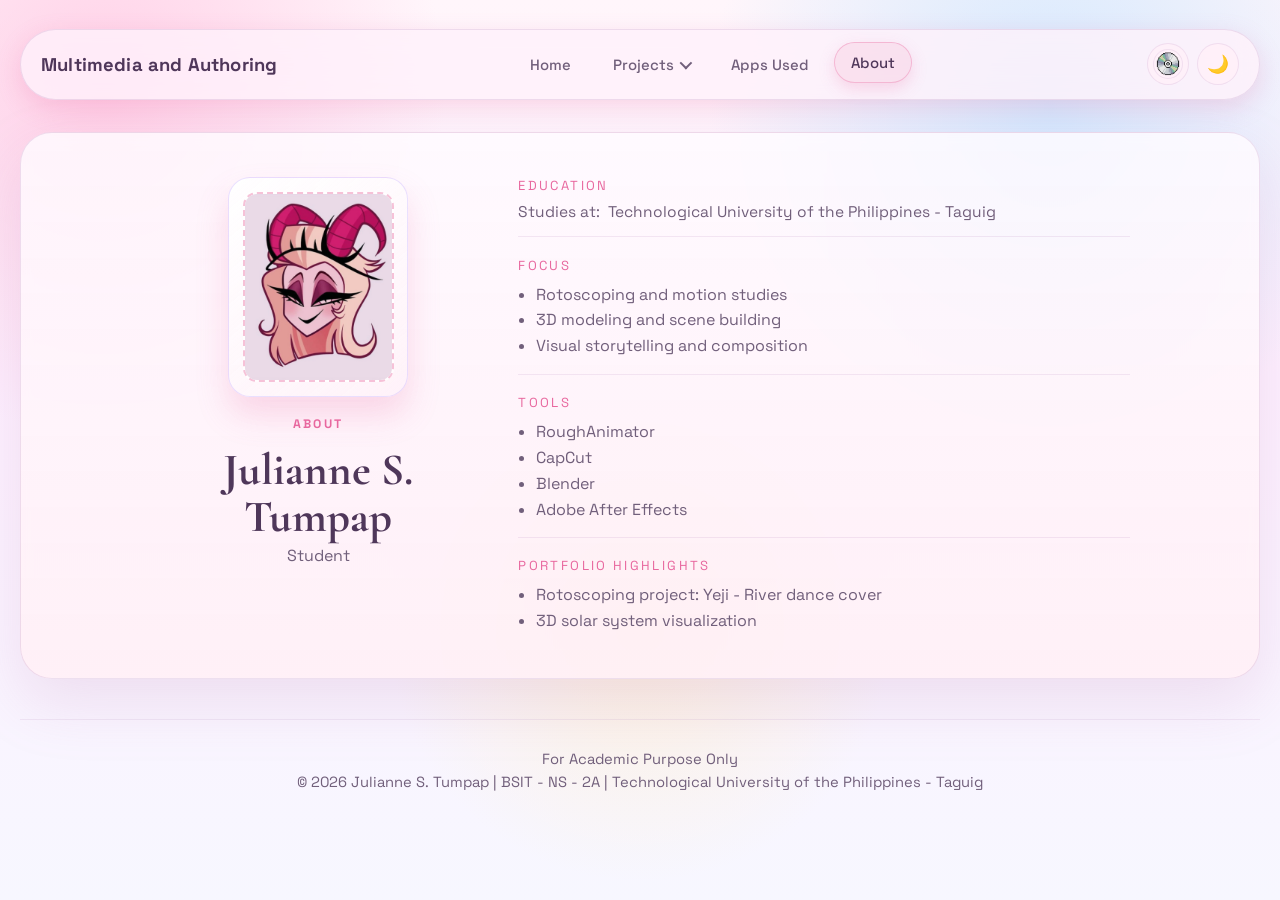
==== commit 74a81e1d: "Design Updates and Uploads" ====
--- a/about.html
+++ b/about.html
@@ -7,15 +7,15 @@
   <meta name="description" content="About the multimedia and authoring portfolio, including purpose, visual direction, and the design goals behind each project page.">
   <link rel="preconnect" href="https://fonts.googleapis.com">
   <link rel="preconnect" href="https://fonts.gstatic.com" crossorigin>
-  <link href="https://fonts.googleapis.com/css2?family=Cormorant+Garamond:wght@500;600;700&family=Space+Grotesk:wght@400;500;700&display=swap" rel="stylesheet">
+  <link href="https://fonts.googleapis.com/css2?family=Cormorant+Garamond:ital,wght@0,500;0,600;0,700;1,600&family=Space+Grotesk:wght@400;500;700&display=swap" rel="stylesheet">
   <link rel="stylesheet" href="styles.css">
+  <script src="custom-cursor.js" defer></script>
 </head>
 <body class="page-about">
   <a class="skip-link" href="#main-content">Skip to content</a>
   <div class="site-shell">
     <header class="site-header" id="site-header">
       <a class="brand" href="index.html">
-        <span class="brand-mark"></span>
         <span>Multimedia and Authoring</span>
       </a>
       <button class="nav-toggle" type="button" aria-expanded="false" aria-controls="primary-nav" aria-label="Open menu">
@@ -25,11 +25,28 @@
       </button>
       <nav class="main-nav" id="primary-nav" aria-label="Primary">
         <a href="index.html">Home</a>
-        <a href="rotoscoping.html">Rotoscoping</a>
-        <a href="solar-system.html">3D Solar System</a>
+        <div class="nav-dropdown">
+          <button class="nav-dropdown-trigger" type="button" aria-haspopup="true" aria-expanded="false">
+            Projects
+            <span class="nav-dropdown-caret" aria-hidden="true"></span>
+          </button>
+          <div class="nav-dropdown-menu" role="menu">
+            <a href="rotoscoping.html" role="menuitem"><span class="dot" aria-hidden="true"></span>Rotoscoping</a>
+            <a href="solar-system.html" role="menuitem"><span class="dot" aria-hidden="true"></span>3D Solar System</a>
+          </div>
+        </div>
         <a href="apps-used.html">Apps Used</a>
         <a class="active" href="about.html">About</a>
       </nav>
+      <div class="header-controls">
+        <button class="music-toggle" id="music-toggle" type="button" aria-label="Play background music">
+          <span class="music-icon">
+            <img src="Pictures/Pixel CD.jpg" alt="" loading="lazy">
+          </span>
+          <span class="music-mute-line" aria-hidden="true"></span>
+        </button>
+        <button class="theme-toggle" id="theme-toggle" type="button" aria-label="Switch to dark mode">🌙</button>
+      </div>
     </header>
 
     <main id="main-content">
@@ -38,7 +55,7 @@
           <div class="resume-aside">
             <div class="about-frame" aria-label="Photo frame">
               <div class="about-frame-inner">
-                <img class="about-photo" src="Lilith Icon.png" alt="Lilith Icon" loading="lazy">
+                <img class="about-photo" src="Pictures/Lilith Icon.png" alt="Lilith Icon" loading="lazy">
               </div>
             </div>
             <div class="resume-summary">
@@ -88,6 +105,12 @@
       <p>© 2026 Julianne S. Tumpap | BSIT - NS - 2A | Technological University of the Philippines - Taguig</p>
     </footer>
   </div>
+
+  <div class="music-bar" id="music-bar" aria-live="polite">
+    <span class="music-bar-dot"></span>
+    <span id="music-bar-label">Now playing</span>
+  </div>
+
   <script src="script.js" defer></script>
 </body>
-</html>
+</html>
--- a/styles.css
+++ b/styles.css
@@ -1,1568 +1,1308 @@
-:root {
-  --bg: #eaf2ff;
-  --bg-deep: #dfe9ff;
-  --panel: rgba(255, 252, 246, 0.86);
-  --panel-strong: rgba(255, 248, 238, 0.94);
-  --line: rgba(157, 197, 240, 0.26);
-  --text: #223047;
-  --muted: #5a6c89;
-  --accent: #ffc98b;
-  --accent-soft: #9ad9ff;
-  --shadow: 0 24px 60px rgba(91, 121, 168, 0.18);
-  --header-bg: rgba(250, 248, 255, 0.78);
-  --panel-top: rgba(255, 255, 255, 0.78);
-  --panel-bottom: rgba(244, 248, 255, 0.92);
-  --card-top: rgba(255, 255, 255, 0.9);
-  --card-bottom: rgba(241, 246, 255, 0.97);
-  --body-background:
-    radial-gradient(circle at top, rgba(168, 206, 255, 0.45), transparent 38%),
-    radial-gradient(circle at 80% 18%, rgba(255, 214, 168, 0.35), transparent 26%),
-    linear-gradient(180deg, #f7faff 0%, #eef5ff 58%, #eaf1ff 100%);
-  --body-overlay: none;
-  --body-overlay-opacity: 0.8;
-  --body-vignette:
-    radial-gradient(circle at center, transparent 0, transparent 60%, rgba(221, 233, 255, 0.55) 100%);
-}
-
-* {
-  box-sizing: border-box;
-}
+/* ============================================================
+   MULTIMEDIA & AUTHORING — STYLES.CSS
+   Julianne S. Tumpap · 2026
+   ============================================================ */
+
+/* ── Reset & Base ─────────────────────────────────────────── */
+*, *::before, *::after { box-sizing: border-box; margin: 0; padding: 0; }
 
 html {
   scroll-behavior: smooth;
-  scroll-padding-top: 6.5rem;
-}
-
-body {
-  margin: 0;
-  min-height: 100vh;
-  color: var(--text);
-  font-family: "Space Grotesk", "Segoe UI", sans-serif;
-  background: var(--body-background);
-  position: relative;
-  overflow-x: hidden;
-  opacity: 1;
-  transform: translateY(0);
-  transition: opacity 0.28s ease, transform 0.28s ease, filter 0.28s ease;
-}
-
-a,
-button,
-.button,
-[role="button"],
-.nav-toggle,
-.main-nav a,
-.orbit-slide,
-.weekly-nav,
-[data-weekly-nav],
-[tabindex]:not([tabindex="-1"]) {
-}
-
-input,
-textarea {
-  cursor: text;
-}
-
-input[type="checkbox"],
-input[type="radio"],
-select {
-}
-
-body.is-entering {
-  opacity: 0;
-  transform: translateY(10px);
-  filter: saturate(0.96);
-}
-
-body.is-leaving {
-  opacity: 0;
-  transform: translateY(-8px);
-  filter: blur(1px);
-}
-
-body::before,
-body::after {
-  content: "";
-  position: fixed;
-  inset: 0;
-  pointer-events: none;
-}
-
-body::before {
-  background-image: var(--body-overlay);
-  opacity: var(--body-overlay-opacity);
-}
-
-body::after {
-  background: var(--body-vignette);
-}
-
+  scroll-padding-top: 6rem;
+  font-size: 16px;
+}
+
+/* ── Design Tokens (Light by default) ────────────────────── */
+:root {
+  /* Transitions */
+  --transition-fast: 0.18s ease;
+  --transition-mid:  0.32s cubic-bezier(0.34, 1.56, 0.64, 1);
+  --transition-slow: 0.55s cubic-bezier(0.22, 1, 0.36, 1);
+
+  /* Typography */
+  --font-display: "Cormorant Garamond", Georgia, serif;
+  --font-body:    "Space Grotesk", "Segoe UI", sans-serif;
+
+  /* Spacing */
+  --shell-width: min(1240px, calc(100% - 2.5rem));
+  --radius-sm: 14px;
+  --radius-md: 22px;
+  --radius-lg: 32px;
+  --radius-pill: 999px;
+}
+
+/* ── Per-Theme Token Sets ─────────────────────────────────── */
+
+/* HOME / APPS / ABOUT — soft pink-lavender */
 .page-home,
 .page-apps,
 .page-about {
-  --text: #4f375a;
-  --muted: #715f7b;
-  --accent: #ff8eb1;
-  --accent-soft: #8dc9ff;
-  --line: rgba(177, 126, 184, 0.22);
-  --panel: rgba(255, 245, 253, 0.76);
-  --panel-strong: rgba(255, 241, 249, 0.92);
-  --header-bg: rgba(255, 240, 249, 0.72);
-  --panel-top: rgba(255, 255, 255, 0.58);
-  --panel-bottom: rgba(255, 238, 247, 0.86);
-  --card-top: rgba(255, 251, 255, 0.86);
-  --card-bottom: rgba(255, 239, 246, 0.96);
-  --shadow: 0 24px 60px rgba(189, 122, 174, 0.18);
-  --body-background:
-    radial-gradient(circle at 8% 10%, rgba(255, 192, 222, 0.75), transparent 24%),
-    radial-gradient(circle at 82% 12%, rgba(188, 225, 255, 0.7), transparent 26%),
-    radial-gradient(circle at 50% 70%, rgba(255, 237, 189, 0.52), transparent 28%),
+  --hue: 320;
+  --bg:               #fff6fb;
+  --bg2:              #fdf0ff;
+  --bg3:              #f7f7ff;
+  --text:             #4f375a;
+  --muted:            #715f7b;
+  --accent:           #e8689f;
+  --accent-soft:      #b89dff;
+  --line:             rgba(177,126,184,0.22);
+  --panel:            rgba(255,245,253,0.82);
+  --panel-strong:     rgba(255,241,249,0.95);
+  --header-bg:        rgba(255,240,249,0.78);
+  --card-top:         rgba(255,251,255,0.9);
+  --card-bottom:      rgba(255,239,246,0.97);
+  --shadow:           0 24px 60px rgba(189,122,174,0.18);
+  --glow:             rgba(232,104,159,0.22);
+  --body-gradient:
+    radial-gradient(circle at 8% 10%,  rgba(255,192,222,0.7),  transparent 24%),
+    radial-gradient(circle at 82% 12%, rgba(188,225,255,0.65), transparent 26%),
+    radial-gradient(circle at 50% 70%, rgba(255,237,189,0.48), transparent 28%),
     linear-gradient(180deg, #fff6fb 0%, #fdf0ff 42%, #f7f7ff 100%);
-  --body-overlay: none;
-  --body-overlay-opacity: 0.95;
-  --body-vignette:
-    linear-gradient(180deg, rgba(255, 255, 255, 0.12) 0%, rgba(246, 235, 255, 0.16) 100%);
-}
-
-.page-home {
-  --body-background: linear-gradient(180deg, #fff6fb 0%, #fdf0ff 42%, #f7f7ff 100%);
-}
-
+}
+
+/* HOME dark mode */
+.page-home.dark,
+.page-apps.dark,
+.page-about.dark {
+  --bg:           #1a0f1e;
+  --bg2:          #23132a;
+  --bg3:          #1d162b;
+  --text:         #f3e6ff;
+  --muted:        #c5a8d8;
+  --accent:       #f07fc0;
+  --accent-soft:  #c4a4ff;
+  --line:         rgba(200,140,220,0.18);
+  --panel:        rgba(35,19,44,0.88);
+  --panel-strong: rgba(30,14,39,0.96);
+  --header-bg:    rgba(26,12,32,0.82);
+  --card-top:     rgba(40,22,52,0.92);
+  --card-bottom:  rgba(28,14,38,0.98);
+  --shadow:       0 24px 60px rgba(0,0,0,0.45);
+  --glow:         rgba(240,127,192,0.3);
+  --body-gradient:
+    radial-gradient(circle at 8% 10%,  rgba(180,60,120,0.3),   transparent 28%),
+    radial-gradient(circle at 82% 12%, rgba(100,80,200,0.25),  transparent 26%),
+    linear-gradient(180deg, #1a0f1e 0%, #23132a 50%, #1d162b 100%);
+}
+
+/* ROTOSCOPING — warm red-blue */
+.page-rotoscoping {
+  --hue: 10;
+  --bg:           #f7fbff;
+  --bg2:          #fff6fb;
+  --bg3:          #fff0ea;
+  --text:         #1f1b1e;
+  --muted:        #6a5f68;
+  --accent:       #e86a52;
+  --accent-soft:  #a7c9ff;
+  --line:         rgba(167,201,255,0.28);
+  --panel:        rgba(255,252,250,0.88);
+  --panel-strong: rgba(255,248,245,0.96);
+  --header-bg:    rgba(255,244,244,0.8);
+  --card-top:     rgba(255,255,255,0.92);
+  --card-bottom:  rgba(255,240,246,0.97);
+  --shadow:       0 24px 58px rgba(232,106,82,0.18);
+  --glow:         rgba(232,106,82,0.2);
+  --body-gradient:
+    radial-gradient(circle at 15% 18%, rgba(167,201,255,0.65), transparent 30%),
+    radial-gradient(circle at 84% 18%, rgba(255,196,214,0.6),  transparent 26%),
+    radial-gradient(circle at 50% 74%, rgba(255,214,192,0.5),  transparent 32%),
+    linear-gradient(180deg, #f7fbff 0%, #fff6fb 48%, #fff0ea 100%);
+}
+
+.page-rotoscoping.dark {
+  --bg:           #150c0a;
+  --bg2:          #1e1210;
+  --bg3:          #1a1018;
+  --text:         #ffe8e0;
+  --muted:        #c4998e;
+  --accent:       #ff8068;
+  --accent-soft:  #7ab2ff;
+  --line:         rgba(255,160,120,0.18);
+  --panel:        rgba(30,15,12,0.9);
+  --panel-strong: rgba(24,10,8,0.96);
+  --header-bg:    rgba(22,8,6,0.82);
+  --card-top:     rgba(40,20,16,0.92);
+  --card-bottom:  rgba(28,12,10,0.98);
+  --shadow:       0 24px 58px rgba(0,0,0,0.5);
+  --glow:         rgba(255,128,104,0.3);
+  --body-gradient:
+    radial-gradient(circle at 15% 18%, rgba(60,80,180,0.25), transparent 30%),
+    radial-gradient(circle at 84% 18%, rgba(220,60,60,0.22), transparent 26%),
+    linear-gradient(180deg, #150c0a 0%, #1e1210 50%, #1a1018 100%);
+}
+
+/* SOLAR — deep space */
 .page-solar {
-  --text: #f7f4ea;
-  --muted: #b7c4df;
-  --accent: #f6c56c;
-  --accent-soft: #89c8ff;
-  --line: rgba(163, 194, 255, 0.16);
-  --panel: rgba(11, 24, 43, 0.82);
-  --panel-strong: rgba(9, 18, 34, 0.94);
-  --header-bg: rgba(6, 14, 28, 0.7);
-  --panel-top: rgba(16, 33, 61, 0.6);
-  --panel-bottom: rgba(5, 12, 24, 0.9);
-  --card-top: rgba(12, 24, 44, 0.8);
-  --card-bottom: rgba(7, 14, 26, 0.95);
-  --shadow: 0 24px 70px rgba(0, 0, 0, 0.35);
-  --body-background:
-    radial-gradient(circle at top, rgba(34, 75, 149, 0.28), transparent 32%),
-    radial-gradient(circle at 80% 20%, rgba(246, 197, 108, 0.12), transparent 18%),
+  --hue: 210;
+  --bg:           #091425;
+  --bg2:          #040914;
+  --bg3:          #02050d;
+  --text:         #f7f4ea;
+  --muted:        #b7c4df;
+  --accent:       #f6c56c;
+  --accent-soft:  #89c8ff;
+  --line:         rgba(163,194,255,0.16);
+  --panel:        rgba(11,24,43,0.86);
+  --panel-strong: rgba(9,18,34,0.96);
+  --header-bg:    rgba(6,14,28,0.74);
+  --card-top:     rgba(12,24,44,0.84);
+  --card-bottom:  rgba(7,14,26,0.97);
+  --shadow:       0 24px 70px rgba(0,0,0,0.4);
+  --glow:         rgba(246,197,108,0.2);
+  --body-gradient:
+    radial-gradient(circle at top,  rgba(34,75,149,0.28), transparent 32%),
+    radial-gradient(circle at 80% 20%, rgba(246,197,108,0.12), transparent 18%),
     linear-gradient(180deg, #091425 0%, #040914 65%, #02050d 100%);
-  --body-overlay: none;
-  --body-overlay-opacity: 0.8;
-  --body-vignette:
-    radial-gradient(circle at center, transparent 0, transparent 58%, rgba(2, 5, 13, 0.72) 100%);
-}
-
-.page-rotoscoping {
-  --text: #1f1b1e;
-  --muted: #6a5f68;
-  --accent: #e86a52;
-  --accent-soft: #a7c9ff;
-  --line: rgba(167, 201, 255, 0.28);
-  --panel: rgba(255, 252, 250, 0.86);
-  --panel-strong: rgba(255, 248, 245, 0.94);
-  --header-bg: rgba(255, 244, 244, 0.78);
-  --panel-top: rgba(255, 255, 255, 0.75);
-  --panel-bottom: rgba(255, 242, 246, 0.9);
-  --card-top: rgba(255, 255, 255, 0.9);
-  --card-bottom: rgba(255, 240, 246, 0.96);
-  --shadow: 0 24px 58px rgba(232, 106, 82, 0.18);
-  --body-background:
-    radial-gradient(circle at 15% 18%, rgba(167, 201, 255, 0.7), transparent 30%),
-    radial-gradient(circle at 84% 18%, rgba(255, 196, 214, 0.65), transparent 26%),
-    radial-gradient(circle at 50% 74%, rgba(255, 214, 192, 0.55), transparent 32%),
-    linear-gradient(180deg, #f7fbff 0%, #fff6fb 48%, #fff0ea 100%);
-  --body-overlay: none;
-  --body-overlay-opacity: 0.9;
-  --body-vignette:
-    radial-gradient(circle at center, transparent 0, transparent 58%, rgba(255, 230, 236, 0.55) 100%);
-}
-
+}
+
+.page-solar.dark {
+  /* solar is already "dark" — light mode brightens it */
+  --bg:           #e8edf8;
+  --bg2:          #dce6f6;
+  --bg3:          #ccd9f0;
+  --text:         #0c1a35;
+  --muted:        #3a5070;
+  --accent:       #b07620;
+  --accent-soft:  #1a6090;
+  --line:         rgba(30,70,140,0.2);
+  --panel:        rgba(220,228,248,0.9);
+  --panel-strong: rgba(200,216,244,0.96);
+  --header-bg:    rgba(210,226,252,0.82);
+  --card-top:     rgba(240,246,255,0.94);
+  --card-bottom:  rgba(215,230,252,0.98);
+  --shadow:       0 24px 70px rgba(30,70,140,0.2);
+  --glow:         rgba(176,118,32,0.2);
+  --body-gradient:
+    radial-gradient(circle at top, rgba(100,160,255,0.35), transparent 32%),
+    radial-gradient(circle at 80% 20%, rgba(255,210,100,0.2), transparent 18%),
+    linear-gradient(180deg, #e8edf8 0%, #dce6f6 65%, #ccd9f0 100%);
+}
+
+/* ── Body Base ────────────────────────────────────────────── */
+/* NOTE: --body-gradient lives on body.page-X, not on html, so we
+   only ever set the background on body itself — and make sure body
+   always covers at least the full viewport height plus all content. */
+html {
+  min-height: 100%;
+}
+body {
+  font-family: var(--font-body);
+  color: var(--text);
+  background: var(--body-gradient);
+  background-repeat: no-repeat;
+  background-attachment: scroll;
+  min-height: 100vh;
+  width: 100%;
+  overflow-x: hidden;
+  transition: background 0.5s ease, color 0.3s ease;
+  /* Native cursor system — driven by custom-cursor.js via CSS vars */
+  cursor: var(--cursor-default), auto;
+}
+*, *::before, *::after {
+  cursor: var(--cursor-default), auto;
+}
+a, button, [role="button"], label, select, summary,
+[tabindex], .btn, .card, nav a, .carousel-btn,
+.copy-btn, .download-btn, .tab, .arrow {
+  cursor: var(--cursor-hover), pointer;
+}
+input, textarea {
+  cursor: var(--cursor-text), text;
+}
+
+/* ── Page Transitions ─────────────────────────────────────── */
+body {
+  opacity: 1;
+  transform: translateY(0);
+  transition: opacity 0.35s ease, transform 0.35s ease, background 0.5s ease;
+}
+body.is-leaving {
+  opacity: 0;
+  transform: translateY(-12px);
+}
+body.is-entering {
+  opacity: 0;
+  transform: translateY(14px);
+}
+
+/* ── Custom Cursor ────────────────────────────────────────── */
+/* Native cursor (url() based) is injected by custom-cursor.js
+   via the --cursor-* CSS variables set above. No DOM cursor div
+   needed — see Body Base section. */
+
+/* ── Layout Shell ─────────────────────────────────────────── */
 .site-shell {
-  width: min(1240px, calc(100% - 2.5rem));
+  width: var(--shell-width);
   margin: 0 auto;
-  padding: 1.8rem 0 3.4rem;
+  padding: 1.8rem 0 4rem;
   position: relative;
   z-index: 1;
 }
 
+/* ── Skip Link ────────────────────────────────────────────── */
 .skip-link {
-  position: absolute;
-  left: 1rem;
-  top: -4rem;
+  position: absolute; left: 1rem; top: -5rem;
   z-index: 999;
-  padding: 0.7rem 1rem;
-  border-radius: 999px;
+  padding: 0.7rem 1.1rem;
+  border-radius: var(--radius-pill);
   border: 1px solid color-mix(in srgb, var(--accent) 35%, transparent);
   background: var(--panel-strong);
   color: var(--text);
   text-decoration: none;
-  transition: top 0.2s ease;
-}
-
-.skip-link:focus-visible {
-  top: 0.8rem;
-}
-
+  transition: top var(--transition-fast);
+}
+.skip-link:focus-visible { top: 0.8rem; }
+
+/* ── Header ───────────────────────────────────────────────── */
 .site-header {
-  position: sticky;
-  top: 1rem;
-  z-index: 30;
-  display: flex;
-  align-items: center;
-  justify-content: space-between;
-  gap: 1.1rem;
-  padding: 0.95rem 1.25rem;
-  margin-bottom: 1.9rem;
+  position: sticky; top: 1rem; z-index: 30;
+  display: flex; align-items: center; justify-content: space-between; gap: 1rem;
+  padding: 0.85rem 1.25rem;
+  margin-bottom: 2rem;
+  border-radius: var(--radius-pill);
   border: 1px solid var(--line);
-  border-radius: 999px;
   background: color-mix(in srgb, var(--header-bg) 90%, white 10%);
-  box-shadow: 0 12px 28px rgba(133, 95, 150, 0.15);
-  backdrop-filter: blur(10px);
-}
-
-
-.site-header.scrolled {
-  background: color-mix(in srgb, var(--header-bg) 90%, white 10%);
-  border-color: var(--line);
-  box-shadow: 0 12px 28px rgba(133, 95, 150, 0.15);
+  backdrop-filter: blur(14px) saturate(1.4);
+  box-shadow: 0 8px 24px var(--glow, rgba(0,0,0,0.15));
+  transition: background var(--transition-fast), box-shadow var(--transition-fast);
 }
 
 .brand {
-  display: inline-flex;
-  align-items: center;
-  gap: 0.75rem;
-  color: var(--text);
-  text-decoration: none;
-  font-weight: 700;
-  letter-spacing: 0.02em;
-  font-size: clamp(1rem, 1.6vw, 1.22rem);
-  white-space: nowrap;
-}
-
+  display: inline-flex; align-items: center; gap: 0.7rem;
+  color: var(--text); text-decoration: none;
+  font-weight: 700; font-size: clamp(0.95rem, 1.5vw, 1.15rem);
+  letter-spacing: 0.01em; white-space: nowrap;
+  transition: color var(--transition-fast);
+}
+.brand-mark {
+  display: none;
+}
+
+/* Dark mode toggle */
+.theme-toggle {
+  width: 42px; height: 42px;
+  border-radius: var(--radius-pill);
+  border: 1px solid color-mix(in srgb, var(--line) 80%, transparent);
+  background: color-mix(in srgb, var(--panel-strong) 85%, transparent);
+  color: var(--text);
+  font-size: 1.1rem;
+  display: inline-flex; align-items: center; justify-content: center;
+  transition: transform var(--transition-mid), background var(--transition-fast), border-color var(--transition-fast);
+  flex-shrink: 0;
+}
+.theme-toggle:hover {
+  transform: rotate(20deg) scale(1.08);
+  border-color: color-mix(in srgb, var(--accent) 40%, transparent);
+}
+
+/* Music toggle — CD icon (Pictures/Pixel CD.jpg) */
+.music-toggle {
+  width: 42px; height: 42px;
+  border-radius: var(--radius-pill);
+  border: 1px solid color-mix(in srgb, var(--line) 80%, transparent);
+  background: color-mix(in srgb, var(--panel-strong) 85%, transparent);
+  color: var(--text);
+  display: inline-flex; align-items: center; justify-content: center;
+  transition: transform var(--transition-mid), background var(--transition-fast), border-color var(--transition-fast);
+  flex-shrink: 0;
+  position: relative;
+  overflow: hidden;
+  padding: 0;
+}
+.music-toggle:hover { transform: scale(1.08); }
+.music-toggle.playing {
+  border-color: color-mix(in srgb, var(--accent) 45%, transparent);
+  background: color-mix(in srgb, var(--accent) 12%, transparent);
+}
+
+.music-toggle .music-icon {
+  width: 28px; height: 28px;
+  border-radius: 50%;
+  display: block;
+  position: relative;
+  overflow: hidden;
+  box-shadow: 0 0 0 1px color-mix(in srgb, var(--line) 70%, transparent);
+}
+.music-toggle .music-icon img {
+  width: 100%; height: 100%;
+  object-fit: cover;
+  display: block;
+  filter: saturate(0.7) brightness(0.92);
+  transition: filter var(--transition-fast);
+  animation: cdSpin 3.5s linear infinite;
+  animation-play-state: paused;
+}
+
+/* Spinning only while playing — paused (frozen in place) when off */
+.music-toggle.playing .music-icon img {
+  animation-play-state: running;
+  filter: saturate(1.05) brightness(1.02);
+}
+@keyframes cdSpin {
+  from { transform: rotate(0deg); }
+  to   { transform: rotate(360deg); }
+}
+
+.header-controls { display: flex; align-items: center; gap: 0.5rem; }
+
+/* Nav */
 .main-nav {
-  display: flex;
-  flex-wrap: wrap;
-  justify-content: flex-end;
-  gap: 0.6rem;
-}
-
-.nav-toggle {
-  display: none;
-  width: 48px;
-  height: 48px;
-  padding: 0;
-  border-radius: 14px;
-  border: 1px solid color-mix(in srgb, var(--accent-soft) 30%, transparent);
-  background: color-mix(in srgb, var(--panel-strong) 85%, transparent);
-  align-items: center;
-  justify-content: center;
-  flex-direction: column;
-  gap: 0.28rem;
-  cursor: pointer;
-  transition: transform 0.2s ease, border-color 0.2s ease, background 0.2s ease;
-}
-
-.nav-toggle span {
-  display: block;
-  width: 18px;
-  height: 2px;
-  border-radius: 99px;
-  background: var(--text);
-  transition: transform 0.22s ease, opacity 0.22s ease;
-}
-
-.nav-toggle[aria-expanded="true"] span:nth-child(1) {
-  transform: translateY(6px) rotate(45deg);
-}
-
-.nav-toggle[aria-expanded="true"] span:nth-child(2) {
-  opacity: 0;
-}
-
-.nav-toggle[aria-expanded="true"] span:nth-child(3) {
-  transform: translateY(-6px) rotate(-45deg);
-}
-
+  display: flex; flex-wrap: wrap; justify-content: flex-end; gap: 0.5rem;
+}
 .main-nav a {
-  padding: 0.72rem 1.02rem;
-  border-radius: 999px;
+  padding: 0.65rem 1rem;
+  border-radius: var(--radius-pill);
   color: var(--muted);
   text-decoration: none;
   border: 1px solid transparent;
-  font-weight: 500;
-  transition: transform 0.25s ease, color 0.25s ease, border-color 0.25s ease, background 0.25s ease, box-shadow 0.25s ease;
-}
-
+  font-weight: 500; font-size: 0.93rem;
+  transition: color var(--transition-fast), border-color var(--transition-fast),
+              background var(--transition-fast), transform var(--transition-fast),
+              box-shadow var(--transition-fast);
+}
 .main-nav a:hover,
 .main-nav a.active {
   color: var(--text);
-  border-color: color-mix(in srgb, var(--accent) 28%, transparent);
-  background: color-mix(in srgb, var(--accent) 15%, white 85%);
-  box-shadow: 0 8px 18px rgba(255, 142, 177, 0.2);
+  border-color: color-mix(in srgb, var(--accent) 35%, transparent);
+  background: color-mix(in srgb, var(--accent) 12%, transparent);
   transform: translateY(-2px);
-}
-
-a:focus-visible,
-button:focus-visible {
+  box-shadow: 0 6px 16px var(--glow);
+}
+
+/* ── Nav Dropdown ("Projects") ───────────────────────────── */
+.nav-dropdown {
+  position: relative;
+}
+.nav-dropdown-trigger {
+  display: inline-flex; align-items: center; gap: 0.35rem;
+  padding: 0.65rem 1rem;
+  border-radius: var(--radius-pill);
+  color: var(--muted);
+  background: none;
+  border: 1px solid transparent;
+  font-family: inherit;
+  font-weight: 500; font-size: 0.93rem;
+  transition: color var(--transition-fast), border-color var(--transition-fast),
+              background var(--transition-fast), transform var(--transition-fast),
+              box-shadow var(--transition-fast);
+}
+.nav-dropdown-trigger:hover,
+.nav-dropdown.is-open .nav-dropdown-trigger,
+.nav-dropdown-trigger.active {
+  color: var(--text);
+  border-color: color-mix(in srgb, var(--accent) 35%, transparent);
+  background: color-mix(in srgb, var(--accent) 12%, transparent);
+}
+.nav-dropdown-caret {
+  width: 9px; height: 9px;
+  border-right: 2px solid currentColor;
+  border-bottom: 2px solid currentColor;
+  transform: rotate(45deg) translateY(-2px);
+  transition: transform var(--transition-fast);
+}
+.nav-dropdown.is-open .nav-dropdown-caret {
+  transform: rotate(225deg) translateY(2px);
+}
+
+.nav-dropdown-menu {
+  position: absolute;
+  top: calc(100% + 0.6rem);
+  right: 0;
+  min-width: 200px;
+  display: grid; gap: 0.3rem;
+  padding: 0.55rem;
+  border-radius: var(--radius-md);
+  border: 1px solid var(--line);
+  background: linear-gradient(180deg, var(--card-top), var(--card-bottom));
+  box-shadow: var(--shadow);
+  backdrop-filter: blur(14px);
+  opacity: 0;
+  transform: translateY(-8px) scale(0.97);
+  pointer-events: none;
+  transition: opacity var(--transition-fast), transform var(--transition-mid);
+  z-index: 40;
+}
+.nav-dropdown.is-open .nav-dropdown-menu {
+  opacity: 1;
+  transform: translateY(0) scale(1);
+  pointer-events: auto;
+}
+.nav-dropdown-menu a {
+  display: flex; align-items: center; gap: 0.6rem;
+  padding: 0.65rem 0.8rem;
+  border-radius: var(--radius-sm);
+  color: var(--text);
+  text-decoration: none;
+  font-weight: 600; font-size: 0.9rem;
+  border: 1px solid transparent;
+  transition: background var(--transition-fast), border-color var(--transition-fast), transform var(--transition-fast);
+}
+.nav-dropdown-menu a:hover,
+.nav-dropdown-menu a.active {
+  background: color-mix(in srgb, var(--accent) 12%, transparent);
+  border-color: color-mix(in srgb, var(--accent) 30%, transparent);
+  transform: translateX(2px);
+}
+.nav-dropdown-menu a .dot {
+  width: 6px; height: 6px; border-radius: 50%;
+  background: var(--accent);
+  flex-shrink: 0;
+}
+
+.nav-toggle {
+  display: none;
+  width: 44px; height: 44px; padding: 0;
+  border-radius: var(--radius-sm);
+  border: 1px solid color-mix(in srgb, var(--accent-soft) 30%, transparent);
+  background: color-mix(in srgb, var(--panel-strong) 85%, transparent);
+  align-items: center; justify-content: center;
+  flex-direction: column; gap: 0.28rem;
+}
+.nav-toggle span {
+  display: block; width: 18px; height: 2px;
+  border-radius: 99px; background: var(--text);
+  transition: transform 0.22s ease, opacity 0.22s ease;
+}
+.nav-toggle[aria-expanded="true"] span:nth-child(1) { transform: translateY(6px) rotate(45deg); }
+.nav-toggle[aria-expanded="true"] span:nth-child(2) { opacity: 0; }
+.nav-toggle[aria-expanded="true"] span:nth-child(3) { transform: translateY(-6px) rotate(-45deg); }
+
+a:focus-visible, button:focus-visible {
   outline: 3px solid color-mix(in srgb, var(--accent-soft) 75%, white);
   outline-offset: 2px;
 }
 
-main {
+/* ── HERO LANDING ─────────────────────────────────────────── */
+.hero-landing {
+  min-height: 88vh;
   display: grid;
-  gap: 1.7rem;
-}
+  grid-template-rows: 1fr auto;
+  align-items: center;
+  position: relative;
+  /* NO overflow:hidden — it was clipping the body gradient and trapping cursor events */
+  padding: clamp(2rem, 6vw, 5rem) 0 clamp(1.5rem, 4vw, 3rem);
+}
+
+/* Floating orbs behind hero — z-index:0 keeps them below all interactive layers */
+.hero-orbs {
+  position: absolute; inset: 0; pointer-events: none;
+  overflow: hidden;   /* clip orbs only, not the hero itself */
+  z-index: 0;
+}
+.hero-orb {
+  position: absolute; border-radius: 50%;
+  filter: blur(60px); opacity: 0.5;
+  animation: orbFloat var(--dur, 12s) ease-in-out infinite var(--delay, 0s);
+  pointer-events: none;
+}
+.hero-orb-1 {
+  width: 420px; height: 420px;
+  background: radial-gradient(circle, var(--accent), transparent 70%);
+  top: -120px; left: -80px;
+  --dur: 14s;
+}
+.hero-orb-2 {
+  width: 320px; height: 320px;
+  background: radial-gradient(circle, var(--accent-soft), transparent 70%);
+  top: 5%; right: -60px;
+  --dur: 18s; --delay: -4s;
+  animation-direction: reverse;
+}
+.hero-orb-3 {
+  width: 260px; height: 260px;
+  background: radial-gradient(circle, color-mix(in srgb, var(--accent) 60%, var(--accent-soft)), transparent 70%);
+  bottom: 8%; left: 30%;
+  --dur: 22s; --delay: -8s;
+}
+@keyframes orbFloat {
+  0%,100% { transform: translate(0,0) scale(1); }
+  33%      { transform: translate(20px,-30px) scale(1.06); }
+  66%      { transform: translate(-15px,20px) scale(0.96); }
+}
+
+.hero-center {
+  text-align: center;
+  position: relative; z-index: 1;
+  animation: heroReveal 0.9s var(--transition-slow) both;
+}
+@keyframes heroReveal {
+  from { opacity: 0; transform: translateY(28px); }
+  to   { opacity: 1; transform: translateY(0); }
+}
+
+.hero-eyebrow {
+  display: inline-flex; align-items: center; gap: 0.6rem;
+  padding: 0.45rem 1.1rem;
+  border-radius: var(--radius-pill);
+  border: 1px solid color-mix(in srgb, var(--accent) 35%, transparent);
+  background: color-mix(in srgb, var(--accent) 10%, transparent);
+  color: var(--accent);
+  font-size: 0.8rem; font-weight: 700;
+  letter-spacing: 0.18em; text-transform: uppercase;
+  margin-bottom: 1.4rem;
+  animation: heroReveal 0.9s var(--transition-slow) 0.1s both;
+}
+
+.hero-title {
+  font-family: var(--font-display);
+  font-size: clamp(3rem, 8vw, 7.5rem);
+  font-weight: 700;
+  line-height: 0.95;
+  letter-spacing: -0.02em;
+  color: var(--text);
+  margin-bottom: 1.4rem;
+  animation: heroReveal 0.9s var(--transition-slow) 0.18s both;
+}
+.hero-title .accent-word {
+  background: linear-gradient(135deg, var(--accent), var(--accent-soft));
+  -webkit-background-clip: text;
+  -webkit-text-fill-color: transparent;
+  background-clip: text;
+}
+
+.hero-sub {
+  font-size: clamp(1rem, 1.8vw, 1.2rem);
+  color: var(--muted);
+  line-height: 1.75;
+  max-width: 56ch; margin: 0 auto 2.4rem;
+  animation: heroReveal 0.9s var(--transition-slow) 0.28s both;
+}
+
+.hero-cta-row {
+  display: flex; flex-wrap: wrap; justify-content: center; gap: 0.9rem;
+  animation: heroReveal 0.9s var(--transition-slow) 0.38s both;
+}
+
+/* Project bubbles inside hero */
+.hero-bubbles {
+  display: flex; justify-content: center; align-items: flex-end;
+  gap: clamp(1.5rem, 4vw, 3rem);
+  margin-top: 4rem;
+  position: relative; z-index: 1;
+  animation: heroReveal 1.1s var(--transition-slow) 0.5s both;
+}
+
+.hero-bubble {
+  display: inline-flex; flex-direction: column; align-items: center; gap: 0.8rem;
+  text-decoration: none; color: var(--text);
+}
+.hero-bubble-circle {
+  width: clamp(130px, 15vw, 200px);
+  height: clamp(130px, 15vw, 200px);
+  border-radius: 50%; overflow: hidden;
+  position: relative;
+  background: color-mix(in srgb, var(--panel) 80%, transparent);
+  backdrop-filter: blur(12px);
+  border: 2px solid rgba(255,255,255,0.35);
+  box-shadow:
+    inset 0 0 30px rgba(255,255,255,0.45),
+    inset 12px 12px 32px rgba(255,255,255,0.12),
+    0 24px 56px rgba(0,0,0,0.14),
+    0 0 0 1px var(--line);
+  animation: bubbleFloat 9s ease-in-out infinite;
+  transition: box-shadow var(--transition-fast), transform var(--transition-fast);
+}
+.hero-bubble:hover .hero-bubble-circle {
+  transform: scale(1.05);
+  box-shadow: 0 32px 72px rgba(0,0,0,0.22), inset 0 0 30px rgba(255,255,255,0.45);
+}
+.hero-bubble-circle img {
+  width: 100%; height: 100%; object-fit: cover;
+  transform: scale(1.15);
+  filter: contrast(1.08) saturate(1.12);
+}
+.hero-bubble-circle::after {
+  content: "";
+  position: absolute; inset: 0; border-radius: 50%;
+  background:
+    radial-gradient(circle at 30% 28%, rgba(255,255,255,0.38), transparent 42%),
+    radial-gradient(circle at 70% 72%, rgba(255,255,255,0.1),  transparent 50%);
+  mix-blend-mode: screen; pointer-events: none;
+}
+.hero-bubble-text {
+  padding: 0.5rem 1rem;
+  border-radius: var(--radius-pill);
+  border: 1px solid color-mix(in srgb, var(--line) 70%, transparent);
+  background: color-mix(in srgb, var(--panel-strong) 86%, transparent);
+  font-weight: 800; font-size: 0.95rem;
+  letter-spacing: 0.02em; white-space: nowrap;
+  backdrop-filter: blur(8px);
+  transition: background var(--transition-fast), border-color var(--transition-fast);
+}
+.hero-bubble:hover .hero-bubble-text {
+  border-color: color-mix(in srgb, var(--accent) 40%, transparent);
+  background: color-mix(in srgb, var(--accent) 10%, var(--panel-strong));
+}
+
+.hero-bubble-solar .hero-bubble-circle { animation-duration: 11s; animation-direction: reverse; }
+
+@keyframes bubbleFloat {
+  0%,100% { transform: translate3d(0,0,0); }
+  50%      { transform: translate3d(0,-18px,0); }
+}
+
+/* Scroll hint */
+.hero-scroll-hint {
+  text-align: center;
+  margin-top: 2.5rem;
+  color: var(--muted);
+  font-size: 0.82rem; letter-spacing: 0.12em;
+  text-transform: uppercase;
+  opacity: 0.7;
+  animation: heroReveal 1s ease 1.2s both;
+  position: relative; z-index: 1;
+}
+.scroll-arrow {
+  display: block; margin: 0.4rem auto 0;
+  width: 24px; height: 24px;
+  border-right: 2px solid var(--muted);
+  border-bottom: 2px solid var(--muted);
+  transform: rotate(45deg);
+  animation: scrollBounce 1.6s ease-in-out infinite;
+}
+@keyframes scrollBounce {
+  0%,100% { transform: rotate(45deg) translateY(0); }
+  50%      { transform: rotate(45deg) translateY(5px); }
+}
+
+/* ── Section / Panel ──────────────────────────────────────── */
+main { display: grid; gap: 1.6rem; }
 
 .panel {
-  position: relative;
-  overflow: hidden;
-  padding: clamp(1.45rem, 2.2vw, 2.25rem);
-  border-radius: 28px;
+  position: relative; overflow: hidden;
+  padding: clamp(1.4rem, 2.4vw, 2.2rem);
+  border-radius: var(--radius-lg);
   border: 1px solid var(--line);
-  background:
-    linear-gradient(180deg, var(--panel-top), var(--panel-bottom)),
-    var(--panel);
-  box-shadow: 0 18px 44px rgba(184, 126, 174, 0.16);
-}
-
+  background: linear-gradient(180deg,
+    color-mix(in srgb, var(--card-top)    90%, transparent),
+    color-mix(in srgb, var(--card-bottom) 90%, transparent));
+  box-shadow: var(--shadow);
+  backdrop-filter: blur(6px);
+  transition: background var(--transition-fast), border-color var(--transition-fast),
+              box-shadow var(--transition-fast);
+}
 .panel::before {
   content: "";
-  position: absolute;
-  inset: auto -10% -45% auto;
-  width: 240px;
-  height: 240px;
-  background: radial-gradient(circle, rgba(137, 200, 255, 0.18), transparent 70%);
+  position: absolute; inset: auto -8% -40% auto;
+  width: 220px; height: 220px;
+  background: radial-gradient(circle, color-mix(in srgb, var(--accent-soft) 20%, transparent), transparent 70%);
   pointer-events: none;
 }
 
-.hero {
-  position: relative;
-  display: grid;
-  grid-template-columns: 1fr;
-  justify-items: center;
-  align-items: center;
-  gap: clamp(1.2rem, 2.4vw, 2rem);
-  min-height: auto;
-  padding: clamp(1.4rem, 3vw, 2.2rem) clamp(0.8rem, 2vw, 1.6rem);
-}
-
-.hero::after {
-  content: none;
-}
-
-
-.hero-projects {
-  display: flex;
-  justify-content: center;
-  align-items: center;
-  gap: clamp(1.2rem, 3vw, 2.2rem);
-  margin-top: 3.5rem;
-}
-
-.hero-bubble {
-  display: inline-flex;
-  flex-direction: column;
-  align-items: center;
-  gap: 0.65rem;
-  text-decoration: none;
-  color: var(--text);
-}
-
-.hero-bubble-circle {
-  width: clamp(120px, 14vw, 190px);
-  height: clamp(120px, 14vw, 190px);
-  border-radius: 50%;
-  opacity: 0.95;
-  border: 1px solid rgba(255, 255, 255, 0.55);
-  box-shadow: 0 24px 60px rgba(0, 0, 0, 0.12), inset 0 0 0 1px rgba(255, 255, 255, 0.12);
-  animation: bubble-float 9s ease-in-out infinite;
-  transition: opacity 0.25s ease, box-shadow 0.25s ease;
-}
-
-.hero-bubble-text {
-  padding: 0.55rem 0.95rem;
-  border-radius: 999px;
-  border: 1px solid color-mix(in srgb, var(--line) 60%, transparent);
-  background: color-mix(in srgb, var(--panel-strong) 82%, transparent);
-  font-weight: 800;
-  letter-spacing: 0.02em;
-  font-size: 0.98rem;
-  white-space: nowrap;
-  box-shadow: 0 16px 28px rgba(0, 0, 0, 0.1);
-}
-
-.hero-bubble-rotoscoping {
-  cursor: var(--cursor-pointer);
-}
-
-.hero-bubble-rotoscoping .hero-bubble-circle {
-  background:
-    radial-gradient(circle at 30% 28%, rgba(255, 255, 255, 0.75), transparent 38%),
-    radial-gradient(circle at 55% 60%, rgba(255, 140, 180, 0.92), rgba(255, 120, 160, 0.4));
-}
-
-.hero-bubble-solar {
-  cursor: var(--cursor-pointer);
-}
-
-.hero-bubble-solar .hero-bubble-circle {
-  background:
-    radial-gradient(circle at 30% 28%, rgba(255, 255, 255, 0.75), transparent 38%),
-    radial-gradient(circle at 55% 60%, rgba(140, 200, 255, 0.92), rgba(120, 170, 255, 0.4));
-  animation-duration: 11s;
-  animation-direction: reverse;
-}
-
-
-.hero-bubble:hover .hero-bubble-circle,
-.hero-bubble:focus-visible .hero-bubble-circle {
-  animation-play-state: paused;
-  opacity: 1;
-  box-shadow: 0 28px 70px rgba(0, 0, 0, 0.16), inset 0 0 0 1px rgba(255, 255, 255, 0.16);
-}
-
-.hero-bubble:focus-visible {
-  outline: 3px solid color-mix(in srgb, var(--accent-soft) 55%, transparent);
-  outline-offset: 10px;
-  border-radius: 18px;
-}
-
-@keyframes bubble-float {
-  0%,
-  100% {
-    transform: translate3d(0, 0, 0) scale(1);
-  }
-  50% {
-    transform: translate3d(0px, -18px, 0) scale(1.03);
-  }
-}
-
-.hero-copy,
-.hero-dream {
-  position: relative;
-  z-index: 1;
-}
-
-.hero-copy {
-  max-width: 72ch;
-  margin-inline: auto;
-  text-align: center;
-  z-index: 2;
-}
-
-.hero-copy h1,
-.hero-copy h2,
-.page-intro h1,
-.section-heading h2,
-.panel h2,
-.feature-card h3,
-.timeline-item h3 {
-  font-family: "Cormorant Garamond", Georgia, serif;
-}
-
-.hero-copy h1,
-.hero-copy h2,
-.page-intro h1 {
-  margin: 0;
-  font-size: clamp(2.2rem, 4.9vw, 4.6rem);
-  line-height: 1.02;
-  letter-spacing: -0.02em;
-  text-shadow: 0 6px 20px rgba(255, 255, 255, 0.45);
-}
-
-.hero-copy h1 {
-  white-space: nowrap;
-  margin-left: -55px;
-}
-
-.lead,
-.lead-small,
-.panel p,
-.feature-card p,
-.timeline-item p,
-.detail-list {
-  color: var(--muted);
-  line-height: 1.7;
-}
-
+/* Scroll-reveal */
+.reveal {
+  opacity: 0; transform: translateY(24px);
+  transition: opacity 0.6s ease, transform 0.6s ease;
+}
+.reveal.visible { opacity: 1; transform: translateY(0); }
+
+/* ── Typography ───────────────────────────────────────────── */
+.eyebrow, .card-label {
+  margin-bottom: 0.65rem;
+  font-size: 0.77rem; font-weight: 700;
+  text-transform: uppercase; letter-spacing: 0.2em;
+  color: var(--accent);
+}
+.section-heading h2, .panel h2,
+.feature-card h3, .feature-card h2,
+.timeline-item h3, .orbit-title,
+.hero-copy h1, .page-intro h1 {
+  font-family: var(--font-display);
+}
+.section-heading h2, .panel h2 {
+  font-size: clamp(1.8rem, 3.5vw, 2.8rem);
+  line-height: 1.04; margin: 0;
+  color: var(--text);
+}
+.hero-copy h1, .page-intro h1 {
+  font-size: clamp(2rem, 4.5vw, 4rem);
+  line-height: 1.02; letter-spacing: -0.02em; margin: 0;
+}
 .lead {
+  color: var(--muted); line-height: 1.78;
+  font-size: clamp(1rem, 1.4vw, 1.15rem);
   max-width: 60ch;
-  font-size: clamp(1.02rem, 1.45vw, 1.2rem);
-  line-height: 1.75;
-  margin-top: 1rem;
-  margin-left: auto;
-  margin-right: auto;
-}
-
-.lead-small {
-  max-width: 52ch;
-}
-
-.eyebrow,
-.card-label {
-  margin: 0 0 0.7rem;
-  text-transform: uppercase;
-  letter-spacing: 0.18em;
-  font-size: 0.78rem;
-  color: var(--accent);
-}
-
-.hero-actions {
-  display: flex;
-  flex-wrap: wrap;
-  justify-content: center;
-  gap: 0.9rem;
-  margin-top: 2rem;
-}
-
+}
+.lead-center { text-align: center; margin-inline: auto; margin-top: 0.9rem; }
+
+/* ── Buttons ──────────────────────────────────────────────── */
 .button {
-  display: inline-flex;
-  align-items: center;
-  justify-content: center;
-  min-height: 48px;
-  padding: 0.9rem 1.35rem;
-  border-radius: 999px;
-  text-decoration: none;
-  font-weight: 700;
-  transition: transform 0.25s ease, box-shadow 0.25s ease, background 0.25s ease;
-}
-
-.button:hover {
-  transform: translateY(-2px);
-}
+  display: inline-flex; align-items: center; justify-content: center;
+  min-height: 48px; padding: 0.9rem 1.4rem;
+  border-radius: var(--radius-pill); border: none;
+  text-decoration: none; font-family: var(--font-body);
+  font-size: 0.95rem; font-weight: 700;
+  transition: transform var(--transition-mid), box-shadow var(--transition-fast),
+              background var(--transition-fast);
+}
+.button:hover { transform: translateY(-2px); }
 
 .button-primary {
-  color: #1f1022;
-  background: linear-gradient(135deg, color-mix(in srgb, white 32%, var(--accent)), var(--accent));
-  box-shadow: 0 16px 28px color-mix(in srgb, var(--accent) 34%, transparent);
-}
-
+  color: #1a0822;
+  background: linear-gradient(135deg,
+    color-mix(in srgb, white 22%, var(--accent)),
+    var(--accent));
+  box-shadow: 0 14px 30px var(--glow);
+}
+.button-primary:hover {
+  box-shadow: 0 20px 40px var(--glow);
+}
 .button-secondary {
   color: var(--text);
-  border: 1px solid color-mix(in srgb, var(--accent-soft) 28%, transparent);
-  background: color-mix(in srgb, var(--accent-soft) 8%, transparent);
-}
-
-.button-secondary.is-copied {
-  border-color: color-mix(in srgb, var(--accent-soft) 40%, transparent);
+  border: 1px solid color-mix(in srgb, var(--accent-soft) 35%, transparent);
+  background: color-mix(in srgb, var(--accent-soft) 10%, transparent);
+}
+.button-secondary:hover {
+  border-color: color-mix(in srgb, var(--accent-soft) 55%, transparent);
   background: color-mix(in srgb, var(--accent-soft) 18%, transparent);
-  color: color-mix(in srgb, var(--text) 75%, transparent);
-}
-
-.hero-orbit {
-  position: relative;
-  aspect-ratio: 1;
-  min-height: 320px;
-  display: grid;
-  place-items: center;
-}
-
-.orbit-core {
-  width: 110px;
-  height: 110px;
-  border-radius: 50%;
-  background: radial-gradient(circle at 35% 35%, #fff5d8 0, #f6c56c 40%, #5e3610 100%);
-  box-shadow:
-    0 0 35px rgba(246, 197, 108, 0.55),
-    0 0 90px rgba(246, 197, 108, 0.2);
-  animation: pulse 6s ease-in-out infinite;
-}
-
-.orbit-ring,
-.orbit-dot {
-  position: absolute;
-  border-radius: 50%;
-}
-
-.orbit-ring {
-  border: 1px solid rgba(137, 200, 255, 0.22);
-}
-
-.orbit-ring-one {
-  width: 240px;
-  height: 240px;
-}
-
-.orbit-ring-two {
-  width: 340px;
-  height: 340px;
-}
-
-.orbit-dot {
-  background: #dcecff;
-}
-
-.orbit-dot-one {
-  width: 14px;
-  height: 14px;
-  top: 17%;
-  right: 21%;
-  box-shadow: 0 0 18px rgba(220, 236, 255, 0.8);
-  animation: drift 8s ease-in-out infinite;
-}
-
-.orbit-dot-two {
-  width: 18px;
-  height: 18px;
-  bottom: 19%;
-  left: 18%;
-  background: var(--accent-soft);
-  box-shadow: 0 0 22px rgba(137, 200, 255, 0.7);
-  animation: drift 10s ease-in-out infinite reverse;
-}
-
-.section-heading {
-  margin-bottom: 1.2rem;
-}
-
-.section-heading h2,
-.panel h2 {
-  margin: 0;
-  font-size: clamp(2rem, 4vw, 3rem);
-  line-height: 1;
-}
-
+}
+
+/* ── Cards ────────────────────────────────────────────────── */
 .card-grid {
   display: grid;
   grid-template-columns: repeat(3, minmax(0, 1fr));
-  gap: 1.15rem;
-}
-
-.orbit-field {
+  gap: 1.1rem;
+}
+/* 2 columns × 2 rows — used on Apps Used page */
+.card-grid-2col {
   display: grid;
-  gap: 0.45rem;
-  width: 100%;
-}
-
-.orbit-field label {
-  font-size: 0.9rem;
-  color: var(--muted);
-}
-
-.orbit-input {
-  width: 100%;
-  min-height: 52px;
-  padding: 0 1rem;
-  border-radius: 18px;
-  border: 1px solid color-mix(in srgb, var(--line) 80%, transparent);
-  background: color-mix(in srgb, var(--panel-strong) 82%, transparent);
-  color: var(--text);
-  font: inherit;
-  letter-spacing: 0.01em;
-}
-
-.orbit-input::placeholder {
-  color: color-mix(in srgb, var(--muted) 80%, transparent);
-}
-
-.orbit-help {
-  margin: 0;
-  font-size: 0.92rem;
-  color: var(--muted);
-}
-
-.script-textarea {
-  width: 100%;
-  margin-top: 0.85rem;
-  padding: 0.95rem 1rem;
-  border-radius: 18px;
-  border: 1px solid color-mix(in srgb, var(--line) 70%, transparent);
-  background: color-mix(in srgb, var(--panel-strong) 62%, transparent);
-  color: var(--text);
-  font: 500 0.95rem/1.45 ui-monospace, SFMono-Regular, Menlo, Consolas, "Liberation Mono", monospace;
-  max-height: 360px;
-  overflow: auto;
-  resize: none;
-  scrollbar-width: thin;
-  scrollbar-color: color-mix(in srgb, var(--accent-soft) 70%, transparent)
-    color-mix(in srgb, var(--panel) 75%, transparent);
-}
-
-.script-textarea::-webkit-scrollbar {
-  width: 10px;
-}
-
-.script-textarea::-webkit-scrollbar-track {
-  background: color-mix(in srgb, var(--panel) 80%, transparent);
-  border-radius: 999px;
-}
-
-.script-textarea::-webkit-scrollbar-thumb {
-  background: color-mix(in srgb, var(--accent-soft) 70%, transparent);
-  border-radius: 999px;
-  border: 2px solid color-mix(in srgb, var(--panel) 90%, transparent);
-}
-
-.script-textarea:focus-visible {
-  outline: 3px solid color-mix(in srgb, var(--accent-soft) 55%, transparent);
-  outline-offset: 3px;
-}
-
-.script-actions {
-  display: flex;
-  flex-wrap: wrap;
-  gap: 0.75rem;
-  margin-top: 0.9rem;
-}
-
-.script-status {
-  align-self: center;
-  min-height: 1.2rem;
-  padding: 0.2rem 0.6rem;
-  border-radius: 999px;
-  border: 1px solid color-mix(in srgb, var(--accent-soft) 26%, transparent);
-  background: color-mix(in srgb, var(--panel-strong) 70%, transparent);
-  color: var(--muted);
-  font-size: 0.85rem;
-  font-weight: 600;
-  letter-spacing: 0.01em;
-  opacity: 0;
-  transform: translateY(4px);
-  transition: opacity 0.2s ease, transform 0.2s ease;
-}
-
-.script-status.is-visible {
-  opacity: 1;
-  transform: translateY(0);
-}
-
-
-.roto-media .section-heading h2 {
-  font-size: clamp(1.8rem, 3vw, 2.4rem);
-}
-
-.roto-media .lead-small {
-  max-width: 62ch;
-}
-
-.roto-media .media-intro {
-  display: grid;
-  gap: 0.7rem;
-  min-height: 180px;
-}
-
-.roto-media .panel {
-  box-shadow: none;
-}
-
-@media (max-width: 900px) {
-  .roto-media .media-intro {
-    min-height: 0;
-  }
-}
-
-.disclaimer {
-  margin: 0.9rem 0 1rem;
-  padding: 0.95rem 1rem;
-  border-radius: 18px;
+  grid-template-columns: repeat(2, minmax(0, 1fr));
+  gap: 1.1rem;
+}
+.feature-card {
+  padding: 1.35rem;
+  border-radius: var(--radius-md);
+  border: 1px solid var(--line);
+  background: linear-gradient(180deg, var(--card-top), var(--card-bottom));
+  min-height: 100%;
+  box-shadow: 0 12px 28px rgba(0,0,0,0.1);
+  transition: transform var(--transition-mid), border-color var(--transition-fast),
+              box-shadow var(--transition-fast);
+}
+.feature-card:hover {
+  transform: translateY(-6px);
+  border-color: color-mix(in srgb, var(--accent-soft) 40%, transparent);
+  box-shadow: 0 22px 40px var(--glow);
+}
+.feature-card h3, .feature-card h2 {
+  margin: 0 0 0.65rem;
+  font-size: 1.65rem; line-height: 1.05;
+  color: var(--text);
+}
+.feature-card p { color: var(--muted); line-height: 1.68; margin-bottom: 0.85rem; }
+.feature-card a { color: var(--accent); text-decoration: none; font-weight: 700; }
+.feature-card a:hover { text-decoration: underline; }
+
+/* ── Video Frames ─────────────────────────────────────────── */
+.video-showcase, .video-grid { display: grid; gap: 1rem; }
+.video-grid { grid-template-columns: repeat(2, minmax(0, 1fr)); }
+.video-card {
+  padding: 1.2rem; border-radius: var(--radius-md);
+  border: 1px solid var(--line);
+  background: linear-gradient(180deg, var(--card-top), var(--card-bottom));
+  box-shadow: 0 12px 26px rgba(0,0,0,0.15);
+}
+.weekly-card.video-card { padding: 0; border: 0; background: none; box-shadow: none; }
+.video-frame {
+  position: relative; width: 100%; aspect-ratio: 16/9;
+  overflow: hidden; border-radius: var(--radius-md);
   border: 1px solid color-mix(in srgb, var(--accent-soft) 22%, transparent);
-  background: color-mix(in srgb, var(--accent-soft) 8%, transparent);
-  color: var(--muted);
-  line-height: 1.65;
-}
-
-.weekly-shell {
-  position: relative;
-  margin-top: 0.9rem;
-  padding: 0 1rem;
-}
-
-.weekly-controls {
-  position: absolute;
-  left: -2rem;
-  right: -2rem;
-  top: 0;
-  bottom: 0;
-  display: flex;
-  justify-content: space-between;
-  align-items: center;
-  z-index: 2;
-  pointer-events: none;
-}
-
-.weekly-nav {
-  position: static;
-  width: 42px;
-  min-height: 42px;
-  padding: 0;
-  border-radius: 999px;
-  pointer-events: auto;
-}
-
-.weekly-viewport {
-  margin-top: 0;
-  overflow: hidden;
-}
-
-.weekly-track {
-  display: flex;
-  gap: 0;
-  padding: 0;
-  transition: transform 0.35s ease;
-  will-change: transform;
-}
-
-.weekly-card {
-  flex: 0 0 100%;
-  max-width: 100%;
-  padding: 0;
-  border: 0;
-  background: none;
-  box-shadow: none;
-}
-
+  background: color-mix(in srgb, var(--card-bottom) 88%, #000);
+}
+.video-frame iframe { width: 100%; height: 100%; border: 0; display: block; }
+
+/* ── Page Intro ───────────────────────────────────────────── */
+.page-intro {
+  text-align: center; padding: clamp(1rem, 3vw, 2rem) 0;
+  max-width: 72ch; margin-inline: auto;
+}
+.page-intro .lead { margin-top: 0.85rem; margin-inline: auto; }
+
+/* ── Content Grid / Split Panel ──────────────────────────── */
+.split-panel { display: grid; grid-template-columns: minmax(0,0.9fr) minmax(0,1.1fr); gap: 1rem; }
+.content-grid { display: grid; grid-template-columns: repeat(2, minmax(0,1fr)); gap: 1rem; }
+
+/* ── Timeline ─────────────────────────────────────────────── */
+.timeline { display: grid; gap: 0.9rem; }
+.timeline-item {
+  display: grid; grid-template-columns: auto 1fr; gap: 1rem; align-items: start;
+  padding: 1.1rem; border-radius: var(--radius-md);
+  background: color-mix(in srgb, var(--panel-strong) 30%, transparent);
+  border: 1px solid color-mix(in srgb, var(--line) 65%, transparent);
+  transition: transform var(--transition-mid), box-shadow var(--transition-fast);
+}
+.timeline-item:hover { transform: translateX(4px); box-shadow: 0 10px 24px var(--glow); }
+.timeline-item > span {
+  width: 48px; height: 48px; border-radius: var(--radius-sm);
+  display: inline-grid; place-items: center;
+  background: color-mix(in srgb, var(--accent) 15%, transparent);
+  color: var(--accent); font-weight: 700;
+}
+.timeline-item h3 { margin: 0 0 0.3rem; font-size: 1.4rem; color: var(--text); }
+.timeline-item p { color: var(--muted); line-height: 1.65; margin: 0; }
+.detail-list {
+  margin: 0.9rem 0 0; padding-left: 1.1rem;
+  color: var(--muted); line-height: 1.7;
+}
+.detail-list li + li { margin-top: 0.6rem; }
+
+/* ── Orbit Calculator ─────────────────────────────────────── */
 .orbit-lab {
   display: grid;
-  grid-template-columns: minmax(240px, 360px) 1fr;
-  gap: 1.25rem;
-  align-items: start;
-}
-
-.orbit-left {
-  display: grid;
-  gap: 1rem;
-}
-
-.orbit-title {
-  margin: 0 0 0.9rem;
-  font-size: 1.95rem;
-}
-
-.orbit-right {
-  min-width: 0;
-  display: grid;
-  gap: 1rem;
-}
-
+  grid-template-columns: minmax(240px, 380px) 1fr;
+  gap: 1.25rem; align-items: start;
+}
+.orbit-left, .orbit-right { display: grid; gap: 1rem; }
+.orbit-title { margin: 0 0 0.9rem; font-size: 1.9rem; font-family: var(--font-display); color: var(--text); }
+.orbit-field { display: grid; gap: 0.4rem; }
+.orbit-field label { font-size: 0.9rem; color: var(--muted); }
+.orbit-input {
+  width: 100%; min-height: 50px; padding: 0 1rem;
+  border-radius: var(--radius-md);
+  border: 1px solid color-mix(in srgb, var(--line) 80%, transparent);
+  background: color-mix(in srgb, var(--panel-strong) 85%, transparent);
+  color: var(--text); font: inherit;
+  transition: border-color var(--transition-fast), box-shadow var(--transition-fast);
+}
+.orbit-input:focus-visible {
+  outline: none;
+  border-color: color-mix(in srgb, var(--accent) 55%, transparent);
+  box-shadow: 0 0 0 3px color-mix(in srgb, var(--accent) 18%, transparent);
+}
+.orbit-detail {
+  padding: 1.2rem; border-radius: var(--radius-md);
+  border: 1px solid color-mix(in srgb, var(--line) 70%, transparent);
+  background: linear-gradient(180deg, var(--card-top), var(--card-bottom));
+  box-shadow: 0 16px 32px rgba(0,0,0,0.18);
+}
+.orbit-stats { border-radius: var(--radius-sm); overflow: hidden; }
+.orbit-row {
+  display: flex; justify-content: space-between; gap: 0.8rem;
+  padding: 0.8rem 1rem; color: var(--text);
+}
+.orbit-row + .orbit-row { border-top: 1px solid color-mix(in srgb, var(--line) 70%, transparent); }
+.orbit-row span:first-child { font-weight: 600; }
+.orbit-value { font-weight: 700; }
+.orbit-description {
+  margin: 1.1rem 0 0; padding: 0.9rem 1rem;
+  border-radius: var(--radius-sm);
+  border: 1px solid color-mix(in srgb, var(--accent-soft) 35%, transparent);
+  background: color-mix(in srgb, var(--accent-soft) 10%, transparent);
+  color: var(--text); line-height: 1.65;
+}
+.orbit-help { margin: 0; font-size: 0.92rem; color: var(--muted); }
+
+/* Orbit carousel */
 .orbit-carousel {
-  --orbit-slide-width: min(280px, 78%);
-  display: flex;
-  gap: 1rem;
-  overflow-x: auto;
-  padding: 0.35rem 0.2rem 0.8rem;
+  --slide-w: min(280px, 78%);
+  display: flex; gap: 1rem;
+  overflow-x: auto; padding: 0.4rem 0.2rem 0.85rem;
   scroll-snap-type: x mandatory;
-  scroll-padding-inline: 1rem;
   -webkit-overflow-scrolling: touch;
-}
-
-
-.orbit-carousel::-webkit-scrollbar {
-  height: 10px;
-}
-
-.orbit-carousel::-webkit-scrollbar-thumb {
-  background: color-mix(in srgb, var(--line) 70%, transparent);
-  border-radius: 999px;
-}
-
+  scrollbar-width: thin;
+  scrollbar-color: color-mix(in srgb, var(--line) 70%, transparent) transparent;
+}
 .orbit-slide {
-  flex: 0 0 var(--orbit-slide-width);
-  scroll-snap-align: center;
-  padding: 0.95rem;
-  border-radius: 26px;
-  border: 1px solid color-mix(in srgb, var(--line) 75%, transparent);
+  flex: 0 0 var(--slide-w); scroll-snap-align: center;
+  padding: 0.95rem; border-radius: var(--radius-md);
+  border: 1px solid color-mix(in srgb, var(--line) 80%, transparent);
   background: linear-gradient(180deg, var(--card-top), var(--card-bottom));
   text-align: center;
+  transition: transform var(--transition-mid), border-color var(--transition-fast), box-shadow var(--transition-fast);
+  user-select: none;
+}
+.orbit-slide:hover { transform: translateY(-4px); box-shadow: 0 20px 36px rgba(0,0,0,0.22); }
+.orbit-slide.is-active { border-color: color-mix(in srgb, var(--accent) 45%, transparent); }
+.orbit-render {
+  width: min(200px, 100%); aspect-ratio: 1;
+  border-radius: 50%; margin: 0 auto;
+  overflow: hidden; position: relative;
+  box-shadow: 0 16px 32px rgba(0,0,0,0.3);
+}
+.orbit-render canvas,
+.orbit-render video { width: 100%; height: 100%; display: block; object-fit: cover; }
+.orbit-caption { margin: 0.9rem 0 0; font-weight: 800; letter-spacing: 0.02em; color: var(--text); }
+
+/* ── Weekly Carousel ──────────────────────────────────────── */
+.weekly-shell { position: relative; margin-top: 0.9rem; padding: 0 1rem; }
+.weekly-controls {
+  position: absolute; left: -1.8rem; right: -1.8rem; top: 0; bottom: 0;
+  display: flex; justify-content: space-between; align-items: center;
+  z-index: 2; pointer-events: none;
+}
+.weekly-nav { position: static; width: 40px; min-height: 40px; padding: 0; pointer-events: auto; }
+.weekly-viewport { overflow: hidden; }
+.weekly-track {
+  display: flex; gap: 0; padding: 0;
+  transition: transform 0.38s cubic-bezier(0.4, 0, 0.2, 1);
+  will-change: transform;
+}
+.weekly-card { flex: 0 0 100%; max-width: 100%; }
+
+/* ── Script Block ─────────────────────────────────────────── */
+.script-textarea {
+  width: 100%; margin-top: 0.9rem;
+  padding: 1rem;
+  border-radius: var(--radius-md);
+  border: 1px solid color-mix(in srgb, var(--line) 72%, transparent);
+  background: color-mix(in srgb, var(--panel-strong) 65%, transparent);
+  color: var(--text);
+  font: 500 0.88rem/1.5 ui-monospace, "SFMono-Regular", Menlo, Consolas, monospace;
+  max-height: 340px; overflow: auto; resize: none;
+  scrollbar-width: thin;
+  scrollbar-color: color-mix(in srgb, var(--accent-soft) 60%, transparent) transparent;
+  transition: border-color var(--transition-fast), background var(--transition-fast);
+}
+.script-textarea:focus-visible {
+  outline: 3px solid color-mix(in srgb, var(--accent-soft) 55%, white);
+}
+.script-actions {
+  display: flex; flex-wrap: wrap; gap: 0.75rem; margin-top: 0.9rem;
+  align-items: center;
+}
+.script-status {
+  padding: 0.25rem 0.7rem;
+  border-radius: var(--radius-pill);
+  border: 1px solid color-mix(in srgb, var(--accent-soft) 30%, transparent);
+  background: color-mix(in srgb, var(--panel-strong) 72%, transparent);
+  color: var(--muted); font-size: 0.85rem; font-weight: 600;
+  opacity: 0; transform: translateY(4px);
+  transition: opacity 0.2s ease, transform 0.2s ease;
+}
+.script-status.is-visible { opacity: 1; transform: translateY(0); }
+
+/* Per-planet script accordion items */
+.planet-script-item {
+  border-radius: var(--radius-md);
+  border: 1px solid var(--line);
+  background: linear-gradient(180deg, var(--card-top), var(--card-bottom));
+  padding: 0;
+  overflow: hidden;
+  transition: border-color var(--transition-fast);
+}
+.planet-script-item[open] {
+  border-color: color-mix(in srgb, var(--accent) 35%, transparent);
+}
+.planet-script-item summary {
+  list-style: none;
   cursor: pointer;
+  padding: 1rem 1.2rem;
+  font-weight: 700;
+  font-size: 1.02rem;
+  color: var(--text);
+  display: flex; align-items: center; justify-content: space-between;
+  transition: background var(--transition-fast);
+}
+.planet-script-item summary::-webkit-details-marker { display: none; }
+.planet-script-item summary::after {
+  content: "+";
+  font-size: 1.3rem;
+  line-height: 1;
+  color: var(--accent);
+  transition: transform var(--transition-mid);
+}
+.planet-script-item[open] summary::after {
+  transform: rotate(45deg);
+}
+.planet-script-item summary:hover {
+  background: color-mix(in srgb, var(--accent) 8%, transparent);
+}
+.planet-script-item > div {
+  padding: 0 1.2rem 1.2rem;
+}
+.planet-script-item .script-textarea {
+  max-height: 260px;
+}
+
+/* ── Script Cards (small, clickable, no visible code) ───────── */
+.script-card-grid {
+  display: grid;
+  grid-template-columns: repeat(auto-fill, minmax(150px, 1fr));
+  gap: 0.85rem;
+}
+.script-card {
+  position: relative;
+  padding: 1.1rem 1rem;
+  border-radius: var(--radius-md);
+  border: 1px solid var(--line);
+  background: linear-gradient(180deg, var(--card-top), var(--card-bottom));
+  text-align: center;
+  display: grid; gap: 0.6rem; justify-items: center;
+  transition: transform var(--transition-mid), border-color var(--transition-fast), box-shadow var(--transition-fast);
+}
+.script-card:hover {
+  transform: translateY(-4px);
+  border-color: color-mix(in srgb, var(--accent) 35%, transparent);
+  box-shadow: 0 18px 32px var(--glow);
+}
+.script-card-name {
+  font-weight: 800; font-size: 0.98rem; color: var(--text);
+}
+.script-card-actions {
+  display: flex; gap: 0.4rem; justify-content: center;
+}
+.script-card-btn {
+  width: 34px; height: 34px;
+  border-radius: var(--radius-pill);
+  border: 1px solid color-mix(in srgb, var(--line) 80%, transparent);
+  background: color-mix(in srgb, var(--panel-strong) 80%, transparent);
+  color: var(--text);
+  display: inline-flex; align-items: center; justify-content: center;
+  transition: background var(--transition-fast), border-color var(--transition-fast), transform var(--transition-fast);
+}
+.script-card-btn:hover {
+  transform: scale(1.08);
+  border-color: color-mix(in srgb, var(--accent) 40%, transparent);
+  background: color-mix(in srgb, var(--accent) 12%, transparent);
+}
+.script-card-btn svg { width: 16px; height: 16px; fill: none; stroke: currentColor; stroke-width: 2; }
+.script-card-status {
+  position: absolute; top: -0.5rem; left: 50%;
+  transform: translateX(-50%) translateY(-4px);
+  padding: 0.2rem 0.6rem;
+  border-radius: var(--radius-pill);
+  background: var(--accent);
+  color: #1a0822;
+  font-size: 0.72rem; font-weight: 700;
+  opacity: 0; pointer-events: none;
+  transition: opacity 0.2s ease, transform 0.2s ease;
+}
+.script-card-status.is-visible {
+  opacity: 1; transform: translateX(-50%) translateY(-10px);
+}
+
+/* ── Lightbox (clickable step images) ───────────────────────── */
+.lightbox-overlay {
+  position: fixed; inset: 0;
+  z-index: 9999;
+  display: flex; align-items: center; justify-content: center;
+  padding: 4rem 1.5rem;
+  background: rgba(8, 6, 12, 0.86);
+  backdrop-filter: blur(6px);
+  opacity: 0; pointer-events: none;
+  transition: opacity 0.25s ease;
+}
+.lightbox-overlay.is-open {
+  opacity: 1; pointer-events: auto;
+}
+.lightbox-img {
+  max-width: min(92vw, 1100px);
+  max-height: 86vh;
+  border-radius: var(--radius-md);
+  box-shadow: 0 30px 80px rgba(0,0,0,0.5);
+  object-fit: contain;
+  transform: scale(0.96);
+  transition: transform 0.25s ease;
+}
+.lightbox-overlay.is-open .lightbox-img { transform: scale(1); }
+.lightbox-close {
+  position: absolute; top: 1.2rem; right: 1.2rem;
+  width: 44px; height: 44px;
+  border-radius: 50%;
+  border: 1px solid rgba(255,255,255,0.25);
+  background: rgba(255,255,255,0.08);
+  color: #fff;
+  font-size: 1.6rem; line-height: 1;
+  display: inline-flex; align-items: center; justify-content: center;
+  transition: background 0.2s ease, transform 0.2s ease;
+}
+.lightbox-close:hover { background: rgba(255,255,255,0.18); transform: scale(1.06); }
+body.lightbox-locked { overflow: hidden; }
+
+/* ── Clickable step images ──────────────────────────────────── */
+.step-figure {
+  border-radius: var(--radius-md);
   overflow: hidden;
-  transition: transform 0.25s ease, border-color 0.25s ease, box-shadow 0.25s ease;
-  user-select: none;
-}
-
-.orbit-slide:hover {
-  transform: translateY(-4px);
-  border-color: color-mix(in srgb, var(--accent-soft) 34%, transparent);
-  box-shadow: 0 22px 34px rgba(0, 0, 0, 0.22);
-}
-
-.orbit-slide.is-active {
-  border-color: color-mix(in srgb, var(--accent) 40%, transparent);
-}
-
-.orbit-carousel:focus-visible {
-  outline: 3px solid color-mix(in srgb, var(--accent) 55%, transparent);
-  outline-offset: 8px;
-  border-radius: 26px;
-}
-
-.orbit-render {
-  --render-hue: 0deg;
-  width: min(220px, 100%);
-  aspect-ratio: 1;
-  border-radius: 50%;
-  margin: 0 auto;
-  background:
-    radial-gradient(circle at 32% 28%, color-mix(in srgb, white 40%, var(--accent-soft)), color-mix(in srgb, var(--accent) 62%, var(--bg-deep)) 70%);
-  box-shadow: 0 18px 34px rgba(0, 0, 0, 0.35);
-  overflow: hidden;
-  position: relative;
-}
-
-.orbit-render canvas {
-  width: 100%;
-  height: 100%;
-  display: block;
-}
-
-
-
-.orbit-caption {
-  margin: 0.95rem 0 0;
-  font-weight: 800;
-  letter-spacing: 0.02em;
-}
-
-.orbit-detail {
-  padding: 1.2rem;
-  border-radius: 26px;
-  border: 1px solid rgba(255, 255, 255, 0.08);
-  background: linear-gradient(180deg, var(--card-top), var(--card-bottom));
-  box-shadow: 0 16px 30px rgba(0, 0, 0, 0.22);
-}
-
-.orbit-stats {
-  border-radius: 20px;
-  overflow: hidden;
-  border: 1px solid color-mix(in srgb, var(--line) 80%, transparent);
-  background: color-mix(in srgb, var(--panel-strong) 18%, transparent);
-}
-
-.orbit-row {
-  display: flex;
-  justify-content: space-between;
-  gap: 0.8rem;
-  padding: 0.85rem 1rem;
-  color: var(--text);
-}
-
-.orbit-row + .orbit-row {
-  border-top: 1px solid color-mix(in srgb, var(--line) 70%, transparent);
-}
-
-.orbit-row span:first-child {
-  font-weight: 600;
-}
-
-.orbit-value {
-  font-weight: 700;
-}
-
-.orbit-description {
-  margin: 1.15rem 0 0;
-  padding: 1rem 1.05rem;
-  border-radius: 18px;
-  border: 1px solid color-mix(in srgb, var(--accent-soft) 38%, transparent);
-  background: color-mix(in srgb, var(--accent-soft) 10%, transparent);
-  color: var(--text);
-  line-height: 1.65;
-}
-
-
-.feature-card {
-  padding: 1.3rem;
-  border-radius: 22px;
-  border: 1px solid rgba(255, 255, 255, 0.08);
-  background: linear-gradient(180deg, var(--card-top), var(--card-bottom));
-  min-height: 100%;
-  box-shadow: 0 12px 26px rgba(166, 112, 161, 0.12);
-  transition: transform 0.25s ease, border-color 0.25s ease, box-shadow 0.25s ease;
-}
-
-.feature-card:hover {
-  transform: translateY(-6px);
-  border-color: color-mix(in srgb, var(--accent-soft) 34%, transparent);
-  box-shadow: 0 22px 34px rgba(168, 104, 155, 0.2);
-}
-
-.feature-card h3,
-.feature-card h2 {
-  margin: 0 0 0.7rem;
-  font-size: 1.7rem;
-  line-height: 1.05;
-}
-
-.app-logo {
-  width: 72px;
-  height: 72px;
-  object-fit: contain;
-  display: block;
-  margin-bottom: 0.85rem;
-  filter: drop-shadow(0 8px 16px rgba(0, 0, 0, 0.12));
-}
-
-.feature-card a {
-  color: var(--accent);
-  text-decoration: none;
-  font-weight: 700;
-}
-
-.video-showcase,
-.video-grid {
-  display: grid;
-  gap: 1rem;
-}
-
-.roto-media .video-showcase {
-  margin-top: 0.9rem;
-}
-
-.video-grid {
-  grid-template-columns: repeat(2, minmax(0, 1fr));
-}
-
-.video-card {
-  padding: 1.2rem;
-  border-radius: 22px;
-  border: 1px solid rgba(255, 255, 255, 0.08);
-  background: linear-gradient(180deg, var(--card-top), var(--card-bottom));
-  box-shadow: 0 12px 24px rgba(0, 0, 0, 0.2);
-}
-
-.weekly-card.video-card {
-  padding: 0;
-  border: 0;
-  background: none;
-  box-shadow: none;
-}
-
-.video-frame {
-  position: relative;
-  width: 100%;
-  aspect-ratio: 16 / 9;
-  overflow: hidden;
-  border-radius: 20px;
-  border: 1px solid color-mix(in srgb, var(--accent-soft) 18%, transparent);
-  background:
-    radial-gradient(circle at 20% 20%, color-mix(in srgb, var(--accent) 12%, transparent), transparent 25%),
-    linear-gradient(180deg, color-mix(in srgb, var(--panel-top) 72%, #0b1324), color-mix(in srgb, var(--panel-bottom) 88%, #04070c));
-  box-shadow: inset 0 0 0 1px rgba(255, 255, 255, 0.03);
-}
-
-.video-frame iframe {
-  width: 100%;
-  height: 100%;
-  border: 0;
-}
-
-.hero-dream {
-  position: absolute;
-  inset: 0;
-  display: flex;
-  justify-content: center;
-  align-items: center;
-  pointer-events: none;
-  z-index: 1;
-}
-
-.dream-blob,
-.dream-card,
-.dream-spark {
-  position: absolute;
-}
-
-.heart-shape {
-  position: relative;
-  width: clamp(300px, 38vw, 480px);
-  height: clamp(260px, 34vw, 400px);
-}
-
-.dream-blob {
-  position: absolute;
-  filter: blur(6px); 
-  opacity: 0.8;
-  border-radius: 50%;
-}
-
-.dream-blob-one {
-  top: 5%;
-  left: -80%;   /* moved inward */
-  width: 150px;
-  height: 150px;
-  background: radial-gradient(circle, rgba(255,140,180,0.9), rgba(255,120,160,0.4));
-}
-
-.dream-blob-two {
-  top: 5%;
-  right: -80%;  /* moved inward */
-  width: 150px;
-  height: 150px;
-  background: radial-gradient(circle, rgba(140,200,255,0.9), rgba(120,170,255,0.4));
-}
-
-.dream-card {
-  z-index: 1;
-  padding: 1rem 1.15rem;
-  min-width: 180px;
-  border-radius: 24px;
-  border: 1px solid rgba(255, 255, 255, 0.48);
-  background: rgba(255, 252, 255, 0.74);
-  backdrop-filter: blur(16px);
-  box-shadow: 0 24px 46px rgba(191, 129, 180, 0.18);
-}
-
-.dream-card span {
-  display: block;
-  margin-bottom: 0.4rem;
-  font-size: 0.78rem;
-  text-transform: uppercase;
-  letter-spacing: 0.18em;
-  color: #ad6d92;
-}
-
-.dream-card strong {
-  display: block;
-  font-size: 1.1rem;
-  line-height: 1.35;
-  color: #5a3c61;
-}
-
-.dream-card-large {
-  top: 9%;
-  right: 12%;
-}
-
-.dream-card-small {
-  bottom: 9%;
-  left: 14%;
-}
-
-.dream-spark {
-  width: 14px;
-  height: 14px;
-  background: #fff7fb;
-  transform: rotate(45deg);
-  box-shadow: 0 0 20px rgba(255, 255, 255, 0.9);
-}
-
-.dream-spark-one {
-  top: 14%;
-  left: 22%;
-  animation: drift-spark 8s ease-in-out infinite;
-}
-
-.dream-spark-two {
-  right: 14%;
-  top: 55%;
-  animation: drift-spark 10s ease-in-out infinite reverse;
-}
-
-.dream-spark-three {
-  left: 48%;
-  bottom: 18%;
-  animation: drift-spark 8s ease-in-out infinite;
-  animation-delay: 0.8s;
-}
-
-.page-home .panel::before,
-.page-apps .panel::before,
-.page-about .panel::before {
-  background: radial-gradient(circle, rgba(255, 174, 206, 0.24), transparent 70%);
-}
-
-.page-home .button-secondary,
-.page-apps .button-secondary,
-.page-about .button-secondary {
-  border-color: rgba(255, 142, 177, 0.22);
-  background: rgba(255, 142, 177, 0.1);
-}
-
+  border: 1px solid var(--line);
+  margin-bottom: 0.9rem;
+  aspect-ratio: 16/10;
+  background: color-mix(in srgb, var(--panel-strong) 60%, transparent);
+}
+.step-figure img {
+  width: 100%; height: 100%; object-fit: cover; display: block;
+  transition: transform var(--transition-mid), filter var(--transition-fast);
+}
+.step-figure img:hover {
+  transform: scale(1.04);
+  filter: brightness(1.05);
+}
+
+/* ── About ────────────────────────────────────────────────── */
 .about-panel {
-  display: grid;
-  place-items: center;
-  min-height: clamp(360px, 55vh, 520px);
+  display: grid; place-items: center;
+  min-height: clamp(340px, 50vh, 500px);
   padding-block: clamp(1.5rem, 4vw, 2.75rem);
 }
-
-.about-card {
-  display: grid;
-  gap: 1.25rem;
-  align-items: center;
-  justify-items: center;
-  text-align: center;
-  margin: 0 auto;
-}
-
 .resume-card {
   width: min(980px, 100%);
-  grid-template-columns: minmax(220px, 0.55fr) minmax(0, 1fr);
-  align-items: start;
-  text-align: left;
-  gap: 2rem;
-}
-
-.resume-aside {
   display: grid;
-  gap: 1.2rem;
-  justify-items: center;
-  text-align: center;
-}
-
-.resume-summary {
-  display: grid;
-  gap: 0.35rem;
-}
-
-.resume-role {
-  margin: 0;
-  color: var(--muted);
-  font-size: 1rem;
-}
-
-.resume-main {
-  display: grid;
-  gap: 1.25rem;
-}
-
+  grid-template-columns: minmax(220px, 0.55fr) minmax(0,1fr);
+  align-items: start; gap: 2rem;
+}
+.resume-aside { display: grid; gap: 1.2rem; justify-items: center; text-align: center; }
+.resume-summary { display: grid; gap: 0.3rem; }
+.resume-role { margin: 0; color: var(--muted); font-size: 1rem; }
+.resume-main { display: grid; gap: 1.2rem; }
 .resume-section {
   padding-bottom: 0.9rem;
   border-bottom: 1px solid color-mix(in srgb, var(--line) 70%, transparent);
 }
-
-.resume-section:last-child {
-  border-bottom: 0;
-  padding-bottom: 0;
-}
-
+.resume-section:last-child { border-bottom: 0; padding-bottom: 0; }
 .resume-heading {
-  margin: 0 0 0.55rem;
-  font-size: 0.85rem;
-  text-transform: uppercase;
-  letter-spacing: 0.18em;
+  margin: 0 0 0.5rem;
+  font-size: 0.82rem; text-transform: uppercase; letter-spacing: 0.18em;
   color: var(--accent);
 }
-
-.resume-list {
-  margin: 0;
-  padding-left: 1.1rem;
-  color: var(--muted);
-  line-height: 1.6;
-}
-
+.resume-list { margin: 0; padding-left: 1.1rem; color: var(--muted); line-height: 1.62; }
 .about-frame {
-  width: 180px;
-  height: 220px;
-  border-radius: 28px;
+  width: 180px; height: 220px; border-radius: var(--radius-md);
   padding: 0.85rem;
-  background: linear-gradient(140deg, rgba(255, 255, 255, 0.9), rgba(255, 240, 248, 0.65));
+  background: linear-gradient(140deg, rgba(255,255,255,0.9), rgba(255,240,248,0.6));
   border: 1px solid color-mix(in srgb, var(--accent-soft) 30%, transparent);
-  box-shadow: 0 18px 32px rgba(189, 122, 174, 0.18);
-}
-
+  box-shadow: 0 18px 32px var(--glow);
+}
 .about-frame-inner {
-  width: 100%;
-  height: 100%;
-  border-radius: 20px;
+  width: 100%; height: 100%; border-radius: var(--radius-sm);
   border: 2px dashed color-mix(in srgb, var(--accent) 40%, transparent);
-  display: grid;
-  place-items: center;
+  display: grid; place-items: center;
   background: color-mix(in srgb, white 85%, transparent);
   overflow: hidden;
 }
-
-.about-photo {
-  width: 100%;
-  height: 100%;
-  object-fit: cover;
-  display: block;
-}
-
-.about-details {
-  display: grid;
-  gap: 0.5rem;
-  margin-top: 0.2rem;
-}
-
+.about-photo { width: 100%; height: 100%; object-fit: cover; display: block; }
 .about-title {
-  margin: 0;
-  font-size: clamp(1.1rem, 2vw, 1.7rem);
-  line-height: 1.1;
-  font-family: "Cormorant Garamond", Georgia, serif;
-  white-space: nowrap;
-}
-
+  margin: 0; font-size: clamp(1.1rem, 2vw, 1.6rem);
+  font-family: var(--font-display); line-height: 1.1;
+  color: var(--text);
+}
 .about-line {
-  margin: 0;
-  display: flex;
-  justify-content: flex-start;
-  align-items: center;
-  flex-wrap: wrap;
-  gap: 0.5rem;
-  color: var(--muted);
-  font-size: 1rem;
-}
-
+  display: flex; align-items: center; flex-wrap: wrap; gap: 0.5rem;
+  color: var(--muted); font-size: 0.97rem;
+}
+.app-logo {
+  width: 72px; height: 72px; object-fit: contain;
+  display: block; margin-bottom: 0.85rem;
+  filter: drop-shadow(0 6px 14px rgba(0,0,0,0.12));
+}
+
+/* ── Disclaimer ───────────────────────────────────────────── */
+.disclaimer {
+  margin: 0.85rem 0 1rem; padding: 0.9rem 1rem;
+  border-radius: var(--radius-sm);
+  border: 1px solid color-mix(in srgb, var(--accent-soft) 25%, transparent);
+  background: color-mix(in srgb, var(--accent-soft) 8%, transparent);
+  color: var(--muted); line-height: 1.65;
+}
+
+/* ── Roto Media ───────────────────────────────────────────── */
+.roto-media .section-heading h2 { font-size: clamp(1.7rem, 2.8vw, 2.3rem); }
+.roto-media .media-intro { display: grid; gap: 0.7rem; min-height: 180px; }
+.roto-media .panel { box-shadow: none; }
+
+/* ── Music Player bar ─────────────────────────────────────── */
+.music-bar {
+  position: fixed; bottom: 1.5rem; right: 1.5rem;
+  z-index: 50;
+  display: flex; align-items: center; gap: 0.7rem;
+  padding: 0.65rem 1rem;
+  border-radius: var(--radius-pill);
+  border: 1px solid color-mix(in srgb, var(--accent) 30%, transparent);
+  background: color-mix(in srgb, var(--panel-strong) 92%, transparent);
+  backdrop-filter: blur(16px);
+  box-shadow: 0 12px 32px var(--glow), 0 4px 12px rgba(0,0,0,0.12);
+  font-size: 0.82rem; font-weight: 600; color: var(--muted);
+  opacity: 0; transform: translateY(8px) scale(0.96);
+  transition: opacity 0.3s ease, transform 0.3s ease;
+  pointer-events: none;
+}
+.music-bar.visible {
+  opacity: 1; transform: translateY(0) scale(1); pointer-events: auto;
+}
+.music-bar-dot {
+  width: 8px; height: 8px; border-radius: 50%;
+  background: var(--accent);
+  animation: none;
+}
+.music-bar.playing .music-bar-dot { animation: dotPulse 1.2s ease-in-out infinite; }
+@keyframes dotPulse {
+  0%,100% { transform: scale(1); opacity: 1; }
+  50%      { transform: scale(1.5); opacity: 0.7; }
+}
+
+/* ── Footer ───────────────────────────────────────────────── */
+.site-footer {
+  margin-top: 2.5rem;
+  padding: 1.6rem 0 0.4rem;
+  border-top: 1px solid color-mix(in srgb, var(--line) 65%, transparent);
+  text-align: center;
+  color: var(--muted); font-size: 0.92rem;
+}
+.site-footer p { margin: 0.3rem 0; }
+
+/* ── Responsive ───────────────────────────────────────────── */
 @media (max-width: 900px) {
-  .resume-card {
-    grid-template-columns: 1fr;
-    text-align: center;
+  .hero-landing { min-height: 75vh; }
+  .hero-title { font-size: clamp(2.8rem, 12vw, 5rem); }
+  .hero-bubbles { flex-direction: row; gap: 1.2rem; }
+  .split-panel, .content-grid, .card-grid, .card-grid-2col, .video-grid { grid-template-columns: 1fr; }
+  .orbit-lab { grid-template-columns: 1fr; }
+  .resume-card { grid-template-columns: 1fr; text-align: center; }
+  .resume-main { text-align: left; }
+  .roto-media .media-intro { min-height: 0; }
+
+  .site-header {
+    border-radius: var(--radius-md);
+    position: static; flex-wrap: wrap;
+    padding: 0.9rem 1rem;
   }
-
-  .resume-main {
-    text-align: left;
-  }
-}
-
-@media (max-width: 600px) {
-  .about-title {
-    white-space: normal;
-  }
-}
-
-.site-footer {
-  margin-top: 2.4rem;
-  padding: 1.6rem 0 0.4rem;
-  border-top: 1px solid color-mix(in srgb, var(--line) 60%, transparent);
-  text-align: center;
-  color: var(--muted);
-  font-size: 0.95rem;
-}
-
-.site-footer p {
-  margin: 0.35rem 0;
-}
-
-.tup-mark {
-  color: #d93a3a;
-  font-weight: 700;
-}
-
-.page-rotoscoping .panel::before {
-  background: none;
-}
-
-.page-rotoscoping .button-secondary {
-  border-color: rgba(255, 126, 170, 0.28);
-  background: rgba(255, 126, 170, 0.08);
-}
-
-.page-rotoscoping .main-nav a:hover,
-.page-rotoscoping .main-nav a.active {
-  color: #ffe8f2;
-  border-color: rgba(255, 126, 170, 0.5);
-  background: color-mix(in srgb, var(--accent) 28%, #2a0c1d 72%);
-  box-shadow: 0 8px 18px rgba(255, 126, 170, 0.2);
-}
-
-.page-solar .main-nav a:hover,
-.page-solar .main-nav a.active {
-  color: #fff3d8;
-  border-color: color-mix(in srgb, var(--accent) 45%, transparent);
-  background: color-mix(in srgb, var(--accent) 26%, #10233e 74%);
-  box-shadow: 0 8px 18px rgba(246, 197, 108, 0.2);
-}
-
-.split-panel,
-.content-grid {
-  display: grid;
-  gap: 1rem;
-}
-
-.split-panel {
-  grid-template-columns: minmax(0, 0.9fr) minmax(0, 1.1fr);
-  align-items: start;
-}
-
-.content-grid {
-  grid-template-columns: repeat(2, minmax(0, 1fr));
-}
-
-.timeline {
-  display: grid;
-  gap: 1rem;
-}
-
-.timeline-item {
-  display: grid;
-  grid-template-columns: auto 1fr;
-  gap: 1rem;
-  align-items: start;
-  padding: 1rem;
-  border-radius: 20px;
-  background: color-mix(in srgb, var(--panel-strong) 28%, transparent);
-  border: 1px solid color-mix(in srgb, var(--line) 60%, transparent);
-  box-shadow: inset 0 1px 0 rgba(255, 255, 255, 0.04), 0 10px 22px rgba(0, 0, 0, 0.16);
-}
-
-.timeline-item span {
-  display: inline-grid;
-  place-items: center;
-  width: 48px;
-  height: 48px;
-  border-radius: 14px;
-  background: color-mix(in srgb, var(--accent) 14%, transparent);
-  color: var(--accent);
-  font-weight: 700;
-}
-
-.timeline-item h3 {
-  margin: 0 0 0.35rem;
-  font-size: 1.5rem;
-}
-
-.detail-list {
-  margin: 1rem 0 0;
-  padding-left: 1.1rem;
-}
-
-.detail-list li + li {
-  margin-top: 0.7rem;
-}
-
-.page-intro {
-  min-height: auto;
-  padding: clamp(0.8rem, 2.2vw, 1.5rem) 0;
-  text-align: center;
-  max-width: 72ch;
-  margin-inline: auto;
-}
-
-
-@keyframes pulse {
-  0%,
-  100% {
-    transform: scale(1);
-  }
-  50% {
-    transform: scale(1.05);
-  }
-}
-
-@keyframes drift {
-  0%,
-  100% {
-    transform: translate(0, 0);
-  }
-  50% {
-    transform: translate(10px, -12px);
-  }
-}
-
-@keyframes drift-spark {
-  0%,
-  100% {
-    transform: translate(0, 0) rotate(45deg);
-  }
-  50% {
-    transform: translate(10px, -12px) rotate(45deg);
-  }
-}
-
-@media (max-width: 900px) {
-  .hero,
-  .split-panel,
-  .content-grid,
-  .card-grid,
-  .video-grid {
-    grid-template-columns: 1fr;
-  }
-
-  .orbit-lab {
-    grid-template-columns: 1fr;
-  }
-
-
-  .site-header {
-    border-radius: 22px;
-    align-items: center;
-    padding: 0.9rem 1rem;
-    position: static;
-    flex-wrap: wrap;
-  }
-
-  .brand {
-    flex: 1;
-  }
-
-  .nav-toggle {
-    display: inline-flex;
-  }
-
+  .brand { flex: 1; }
+  .nav-toggle { display: inline-flex; }
   .main-nav {
-    width: 100%;
-    display: grid;
-    grid-template-columns: 1fr;
-    gap: 0.5rem;
-    max-height: 0;
-    opacity: 0;
-    overflow: hidden;
+    width: 100%; display: grid; grid-template-columns: 1fr; gap: 0.45rem;
+    max-height: 0; opacity: 0; overflow: hidden;
     transform: translateY(-6px);
     transition: max-height 0.32s ease, opacity 0.25s ease, transform 0.25s ease;
   }
-
   .main-nav.is-open {
-    max-height: 420px;
-    opacity: 1;
-    transform: translateY(0);
-    margin-top: 0.55rem;
-    padding-top: 0.4rem;
+    max-height: 440px; opacity: 1; transform: translateY(0);
+    margin-top: 0.5rem; padding-top: 0.4rem;
     border-top: 1px solid color-mix(in srgb, var(--line) 72%, transparent);
   }
-
-  .main-nav a {
-    width: 100%;
-    text-align: center;
+  .main-nav a { width: 100%; text-align: center; }
+
+  /* Dropdown becomes inline on mobile, not a floating popover */
+  .nav-dropdown { width: 100%; }
+  .nav-dropdown-trigger {
+    width: 100%; justify-content: center;
   }
-
-  .hero {
-    min-height: auto;
+  .nav-dropdown-menu {
+    position: static;
+    margin-top: 0.4rem;
+    transform: none;
+    box-shadow: none;
+    border-color: color-mix(in srgb, var(--line) 60%, transparent);
+    background: color-mix(in srgb, var(--panel-strong) 60%, transparent);
   }
-
-  .hero-projects {
-    flex-direction: column;
-    align-items: center;
-    gap: 1.1rem;
+  .nav-dropdown:not(.is-open) .nav-dropdown-menu {
+    display: none;
   }
+  .nav-dropdown.is-open .nav-dropdown-menu {
+    opacity: 1; transform: none; pointer-events: auto;
+  }
 }
 
 @media (max-width: 640px) {
-  .site-shell {
-    width: min(100% - 1rem, 1180px);
-    padding-top: 0.75rem;
+  .site-shell { width: min(100% - 1rem, 1240px); padding-top: 0.8rem; }
+  .hero-bubbles { gap: 0.9rem; }
+  .hero-bubble-circle { width: 110px; height: 110px; }
+  .button { width: 100%; }
+  .panel { border-radius: var(--radius-md); }
+  .music-bar { bottom: 1rem; right: 1rem; font-size: 0.75rem; }
+}
+
+@media (prefers-reduced-motion: reduce) {
+  *, *::before, *::after {
+    animation-duration: 0.01ms !important;
+    transition-duration: 0.01ms !important;
   }
-
-  .brand {
-    font-size: 1rem;
-  }
-
-  .button {
-    width: 100%;
-  }
-
-  .hero-copy h1,
-  .hero-copy h2,
-  .hero-copy h2,
-  .page-intro h1 {
-    font-size: clamp(2.6rem, 14vw, 4rem);
-    white-space: normal;
-  }
-
-  .panel {
-    border-radius: 22px;
-  }
-
-  .hero-orbit,
-  .hero-dream {
-    min-height: 250px;
-  }
-
-  .orbit-ring-one {
-    width: 190px;
-    height: 190px;
-  }
-
-  .orbit-ring-two {
-    width: 260px;
-    height: 260px;
-  }
-}
-
-@media (prefers-reduced-motion: reduce) {
-  *,
-  *::before,
-  *::after {
-    animation: none !important;
-    transition: none !important;
-    scroll-behavior: auto !important;
-  }
-
-}
+}
